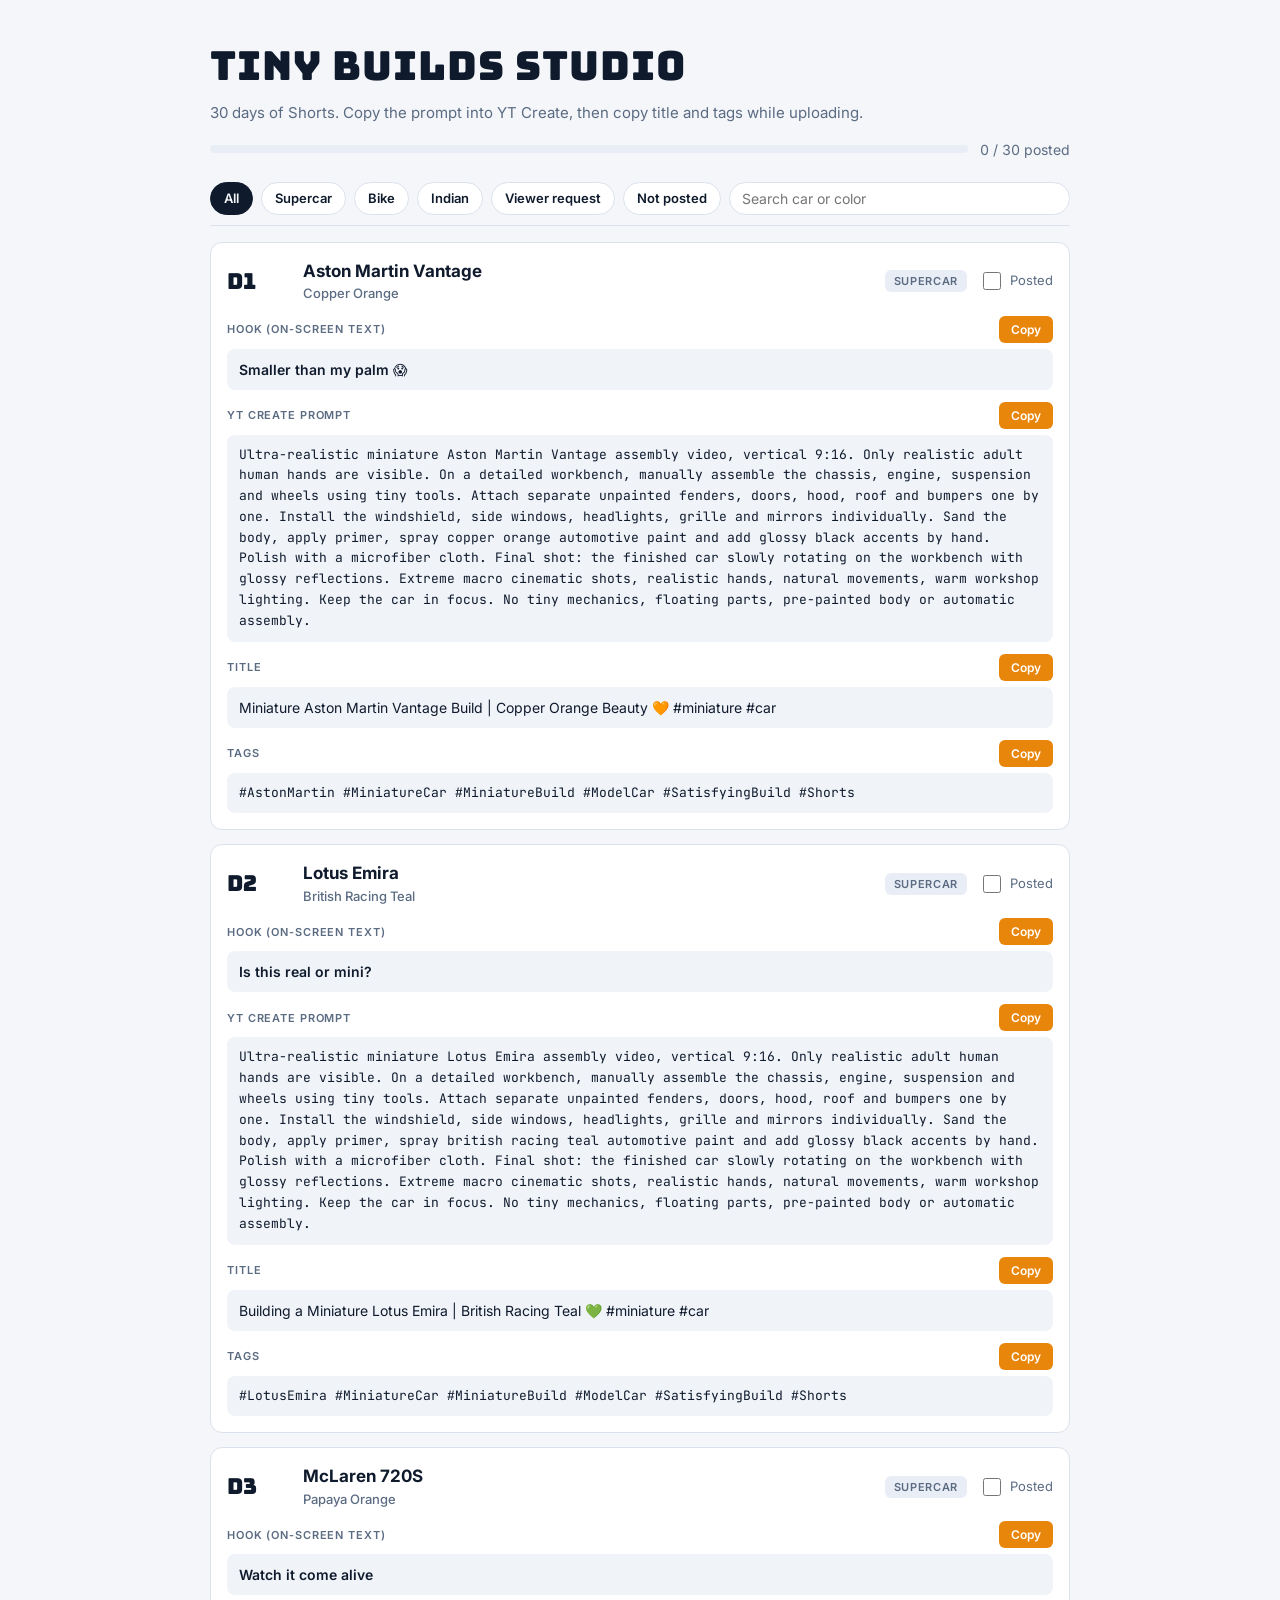
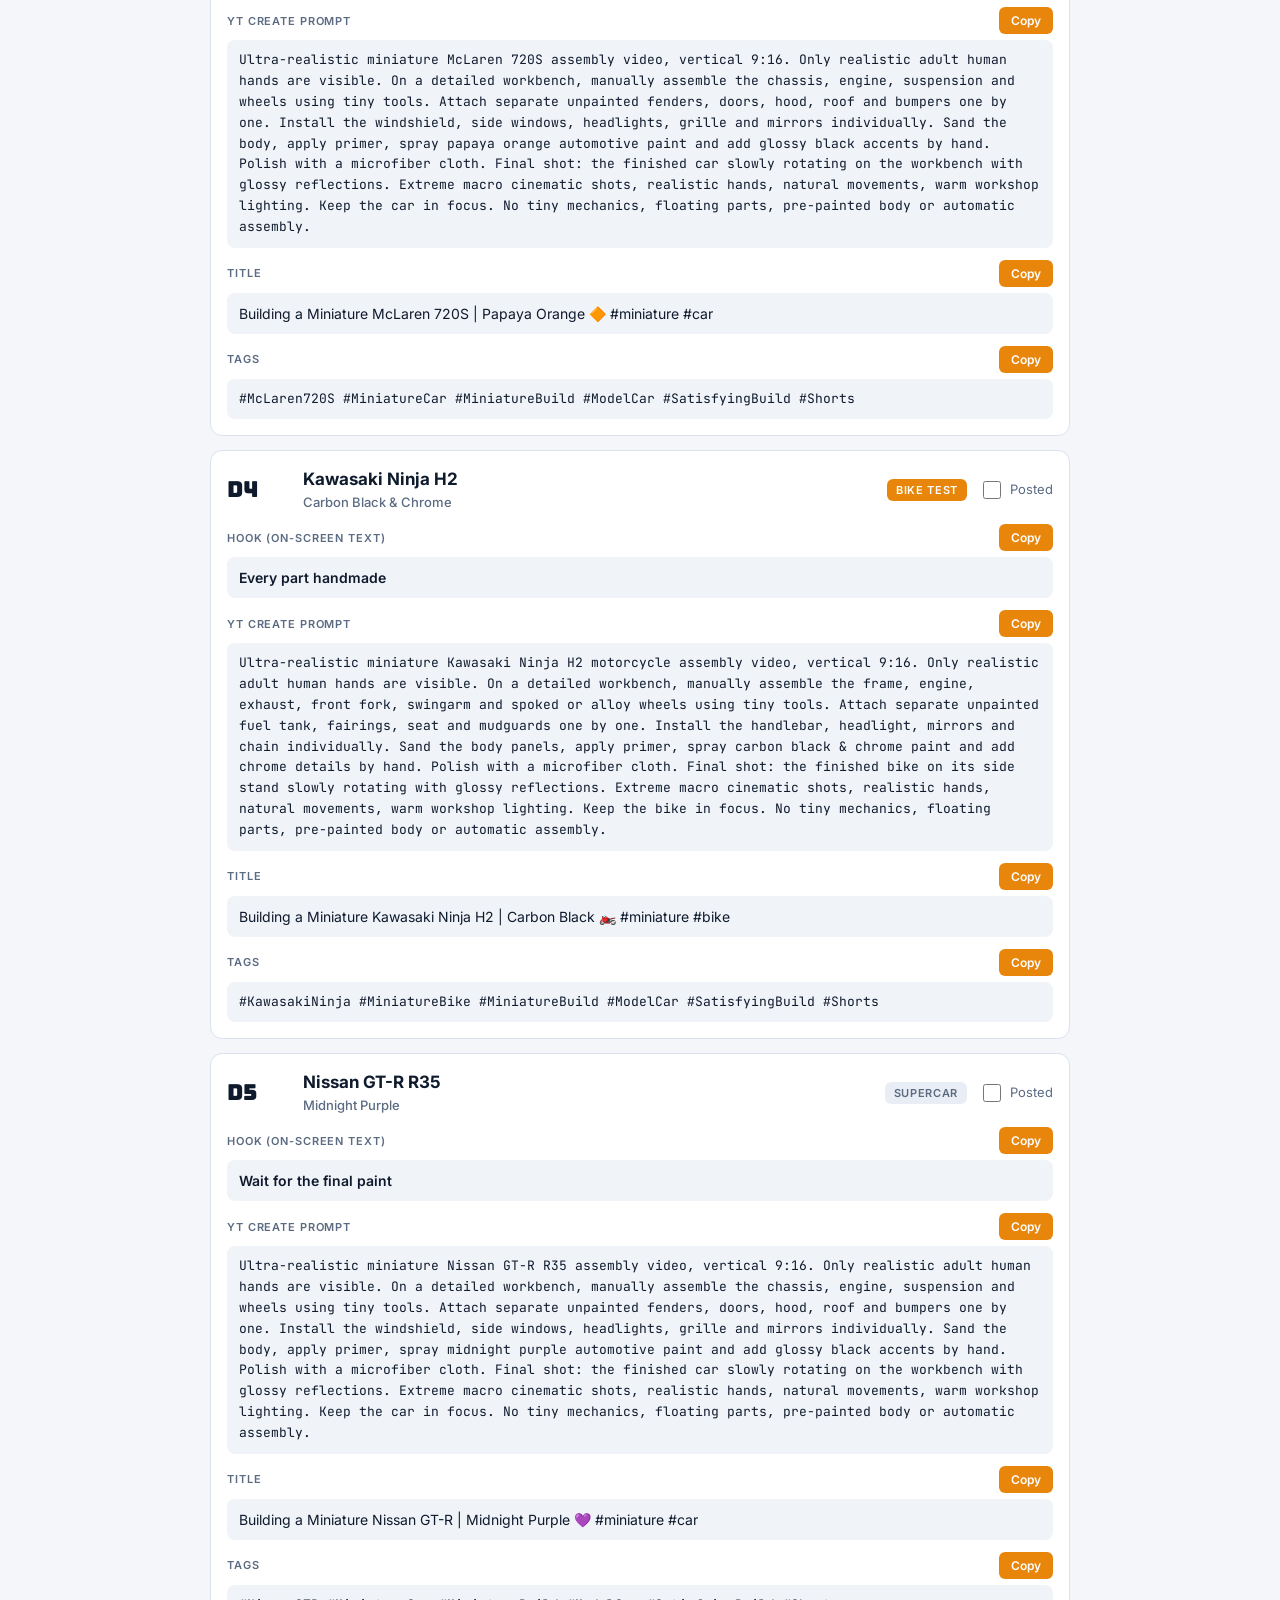
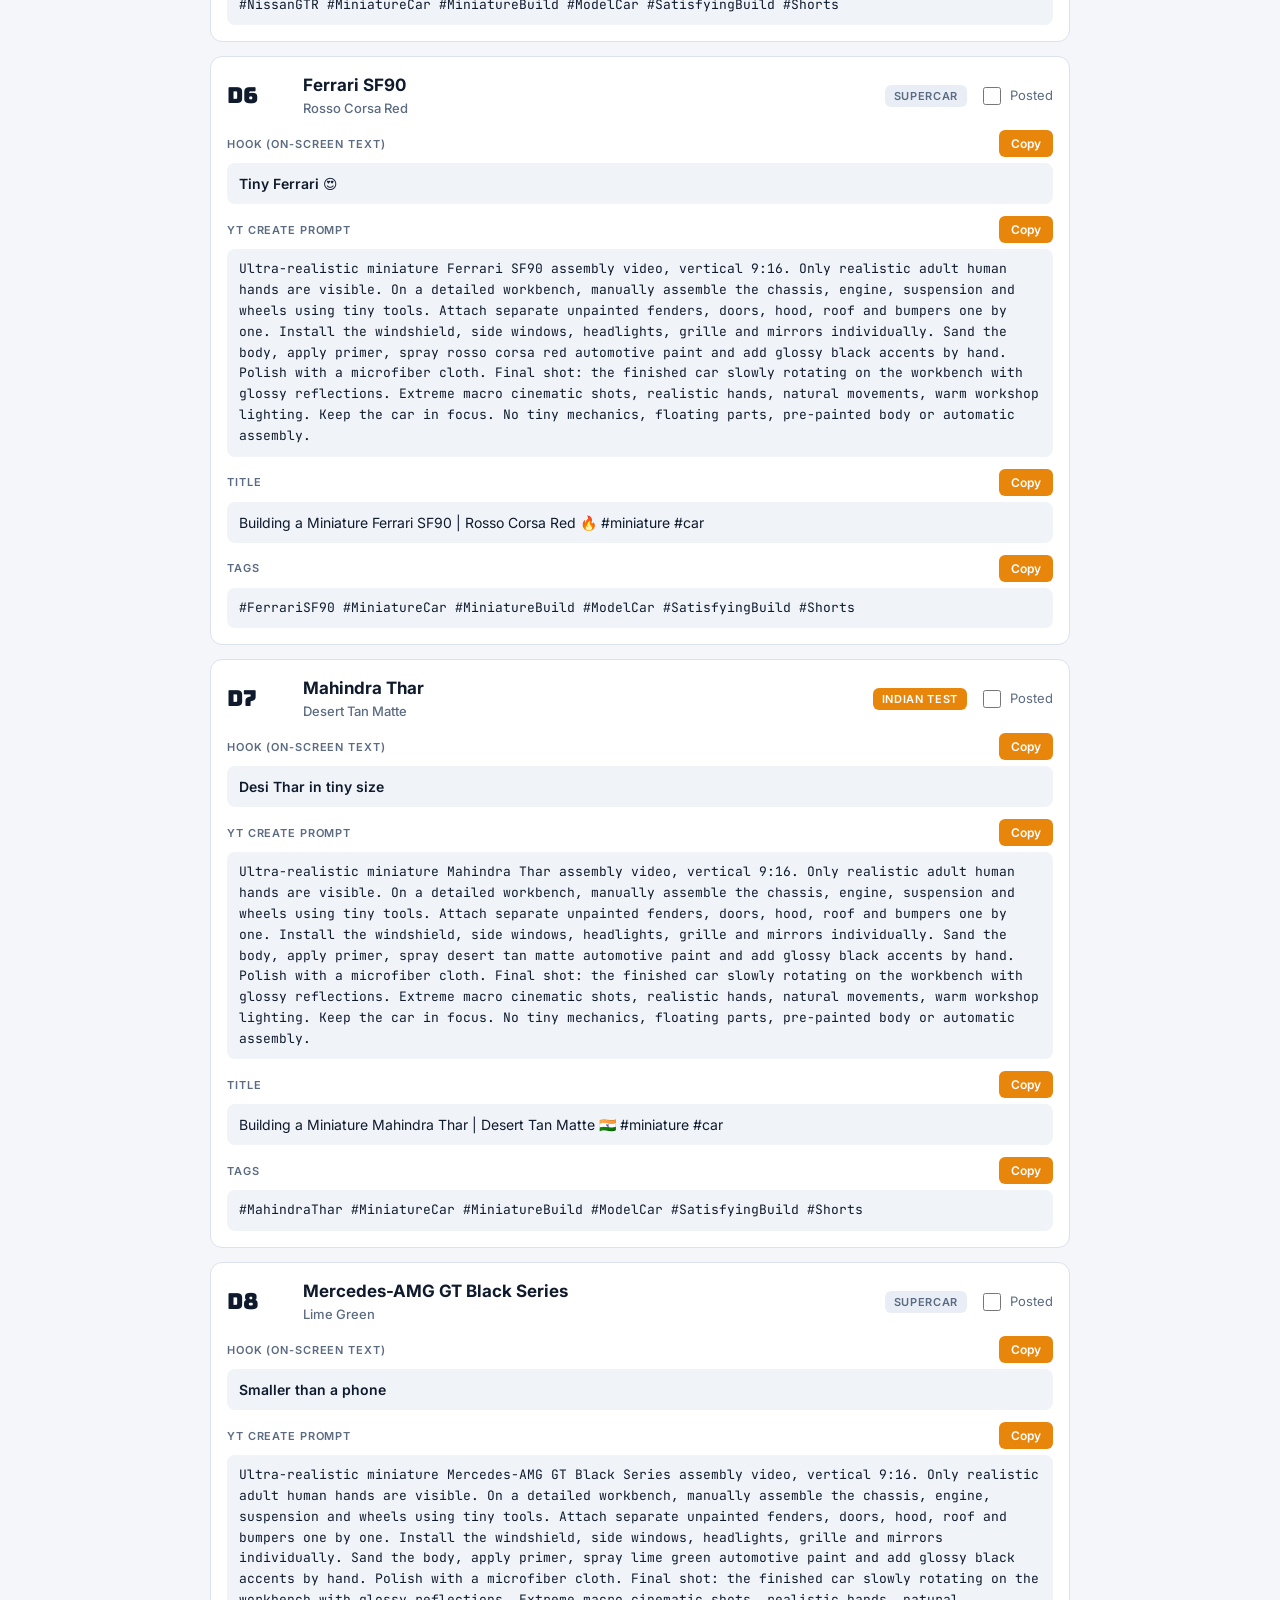
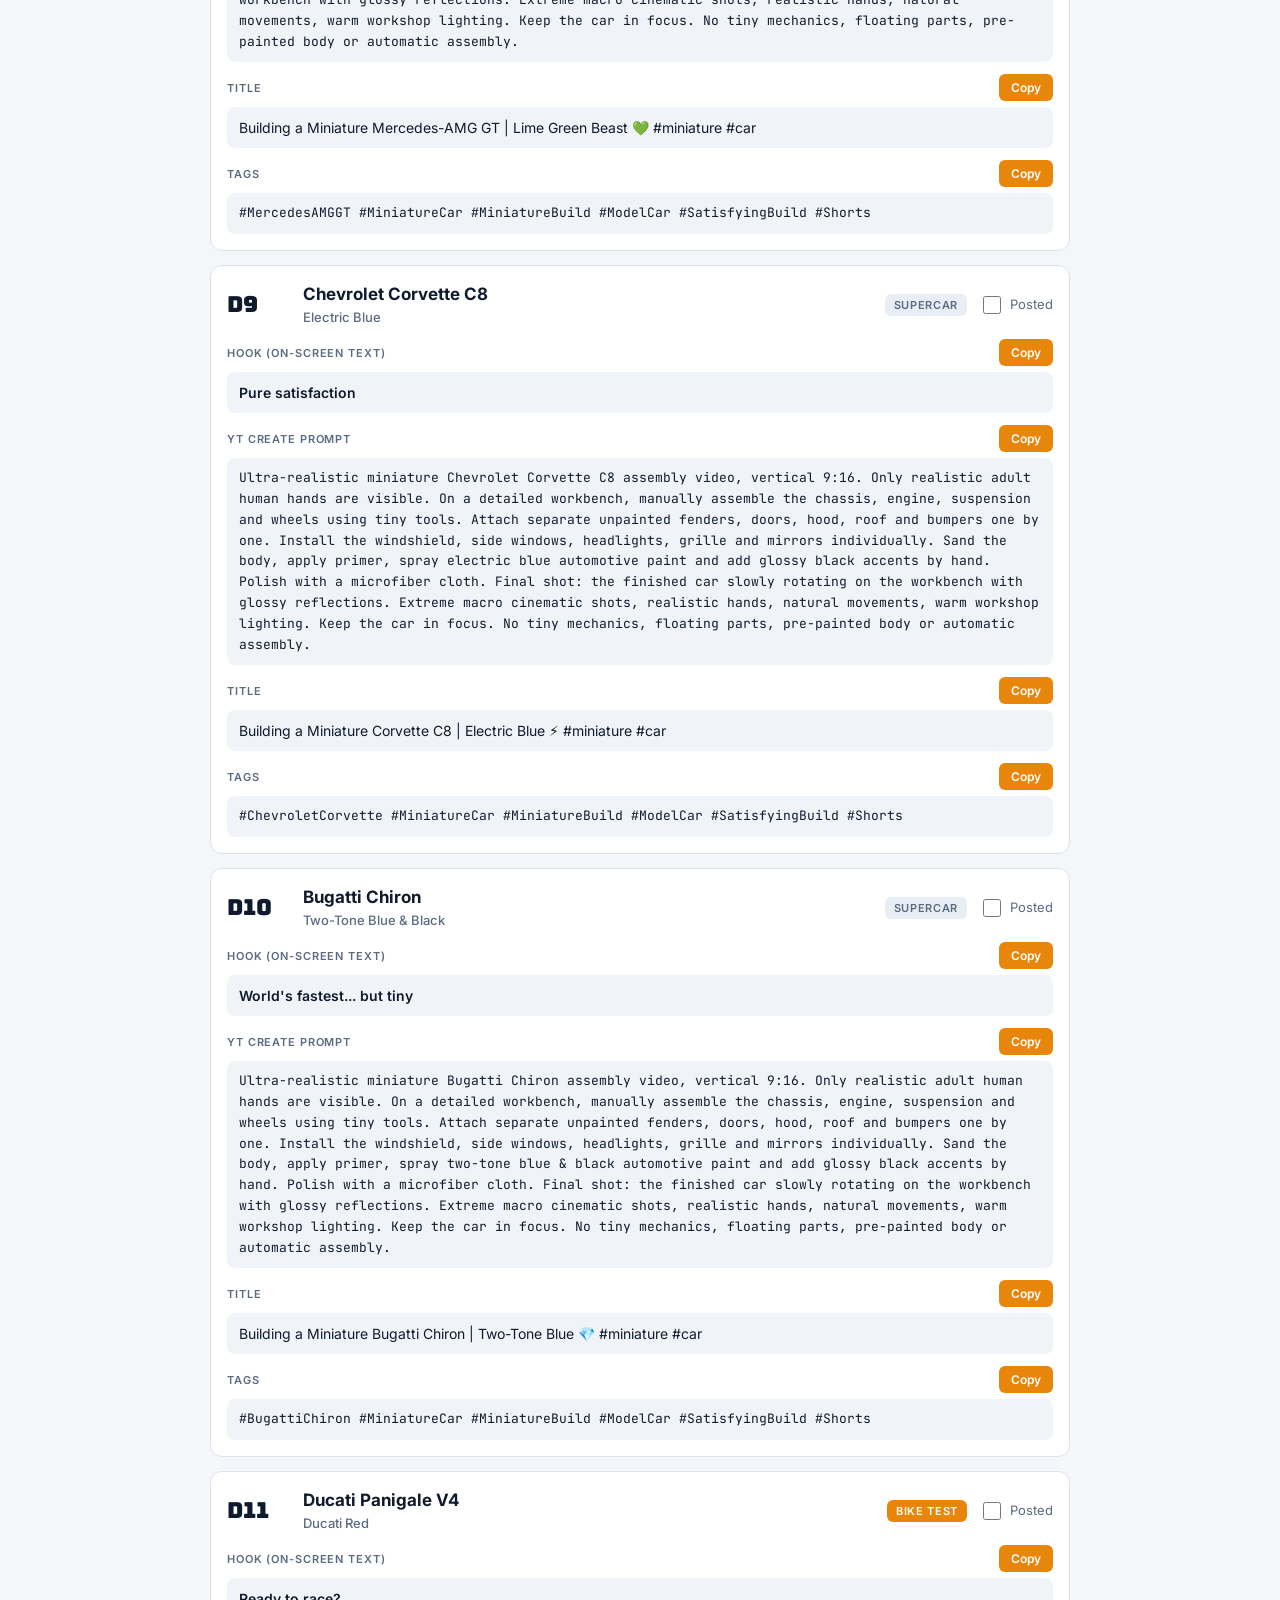
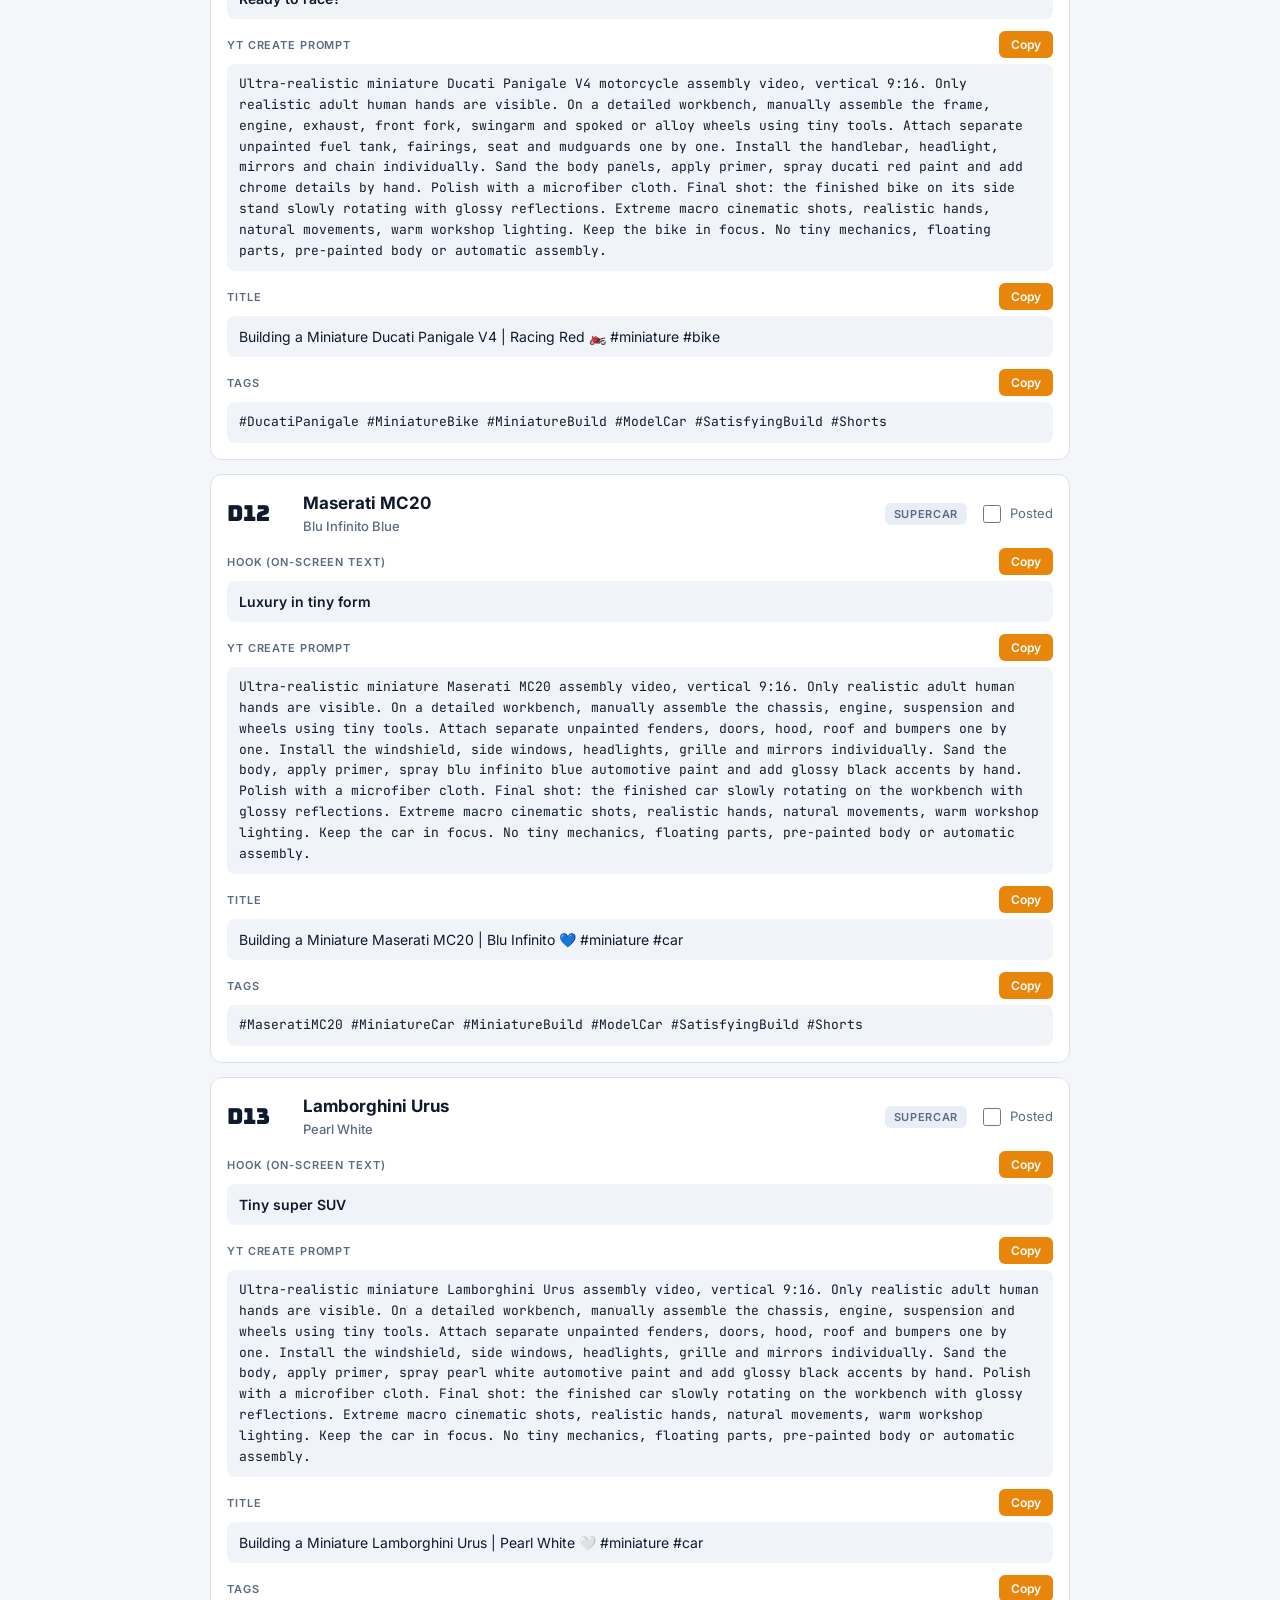
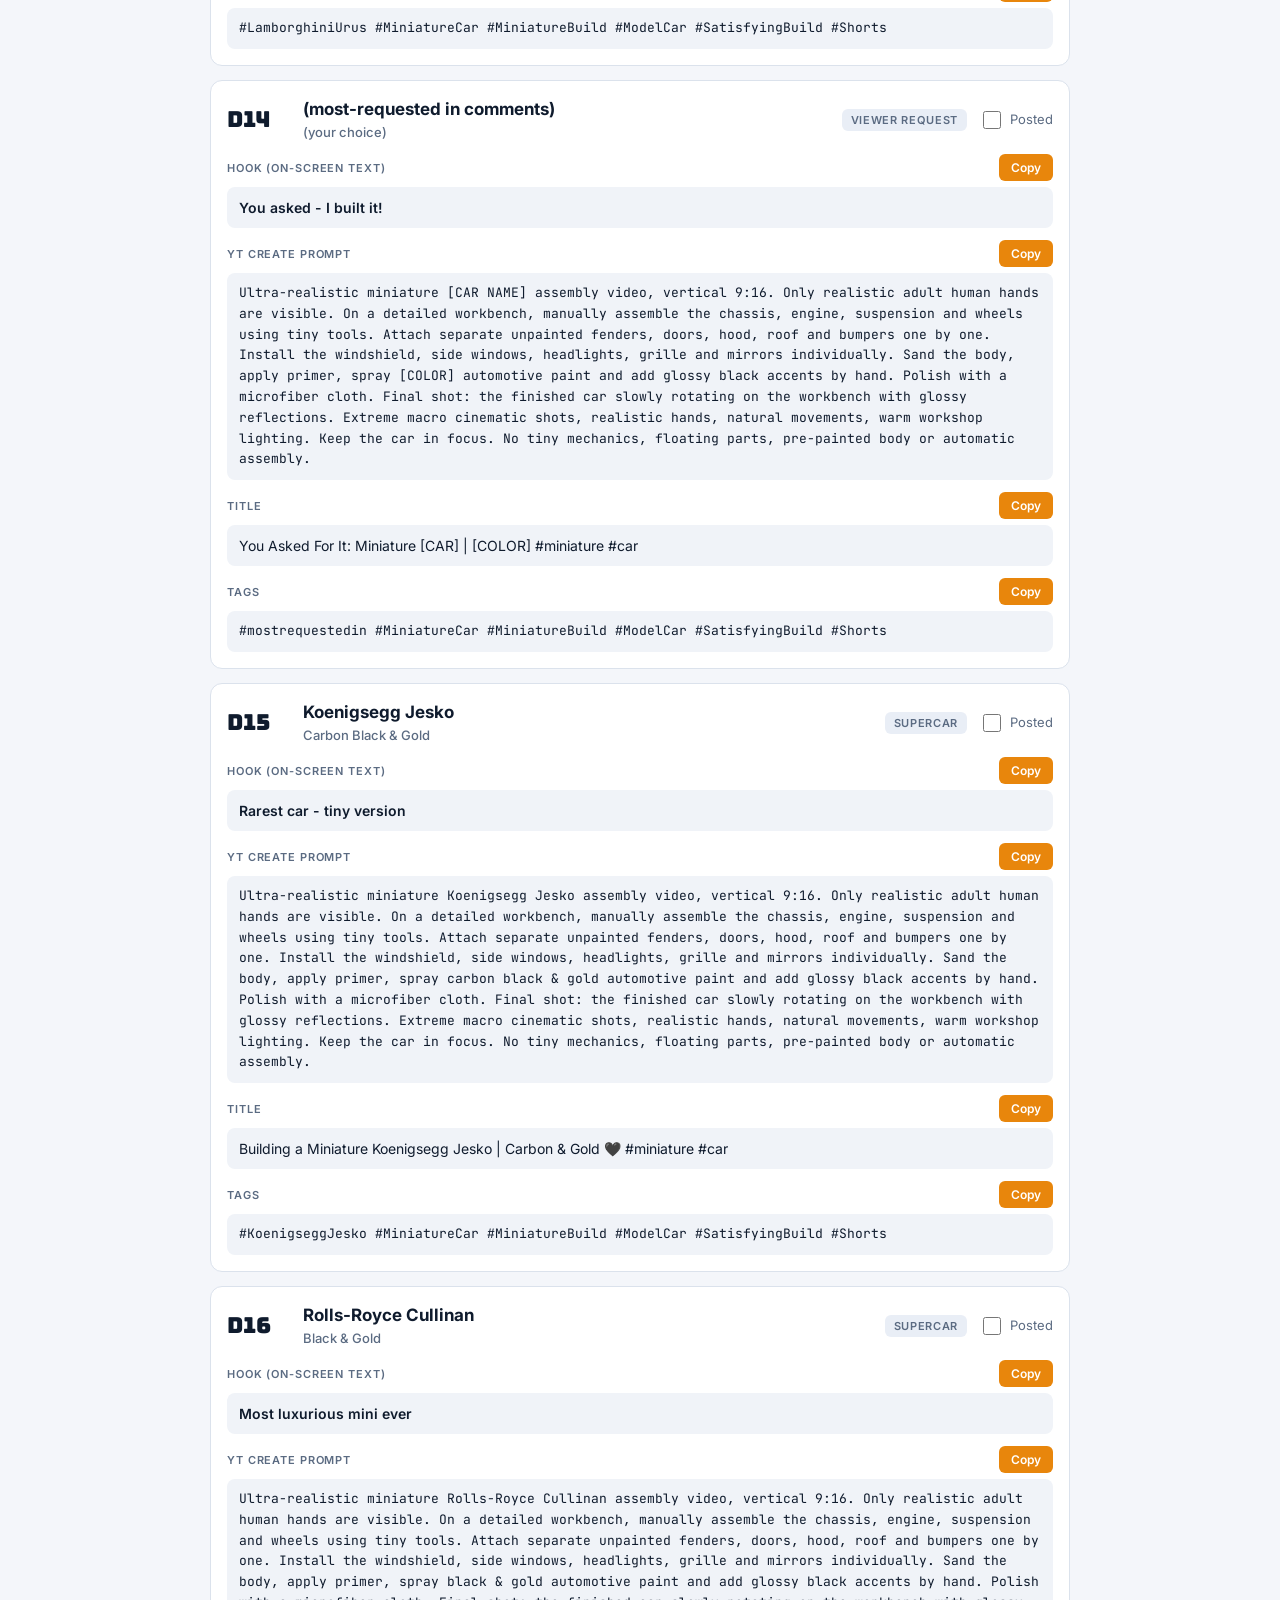
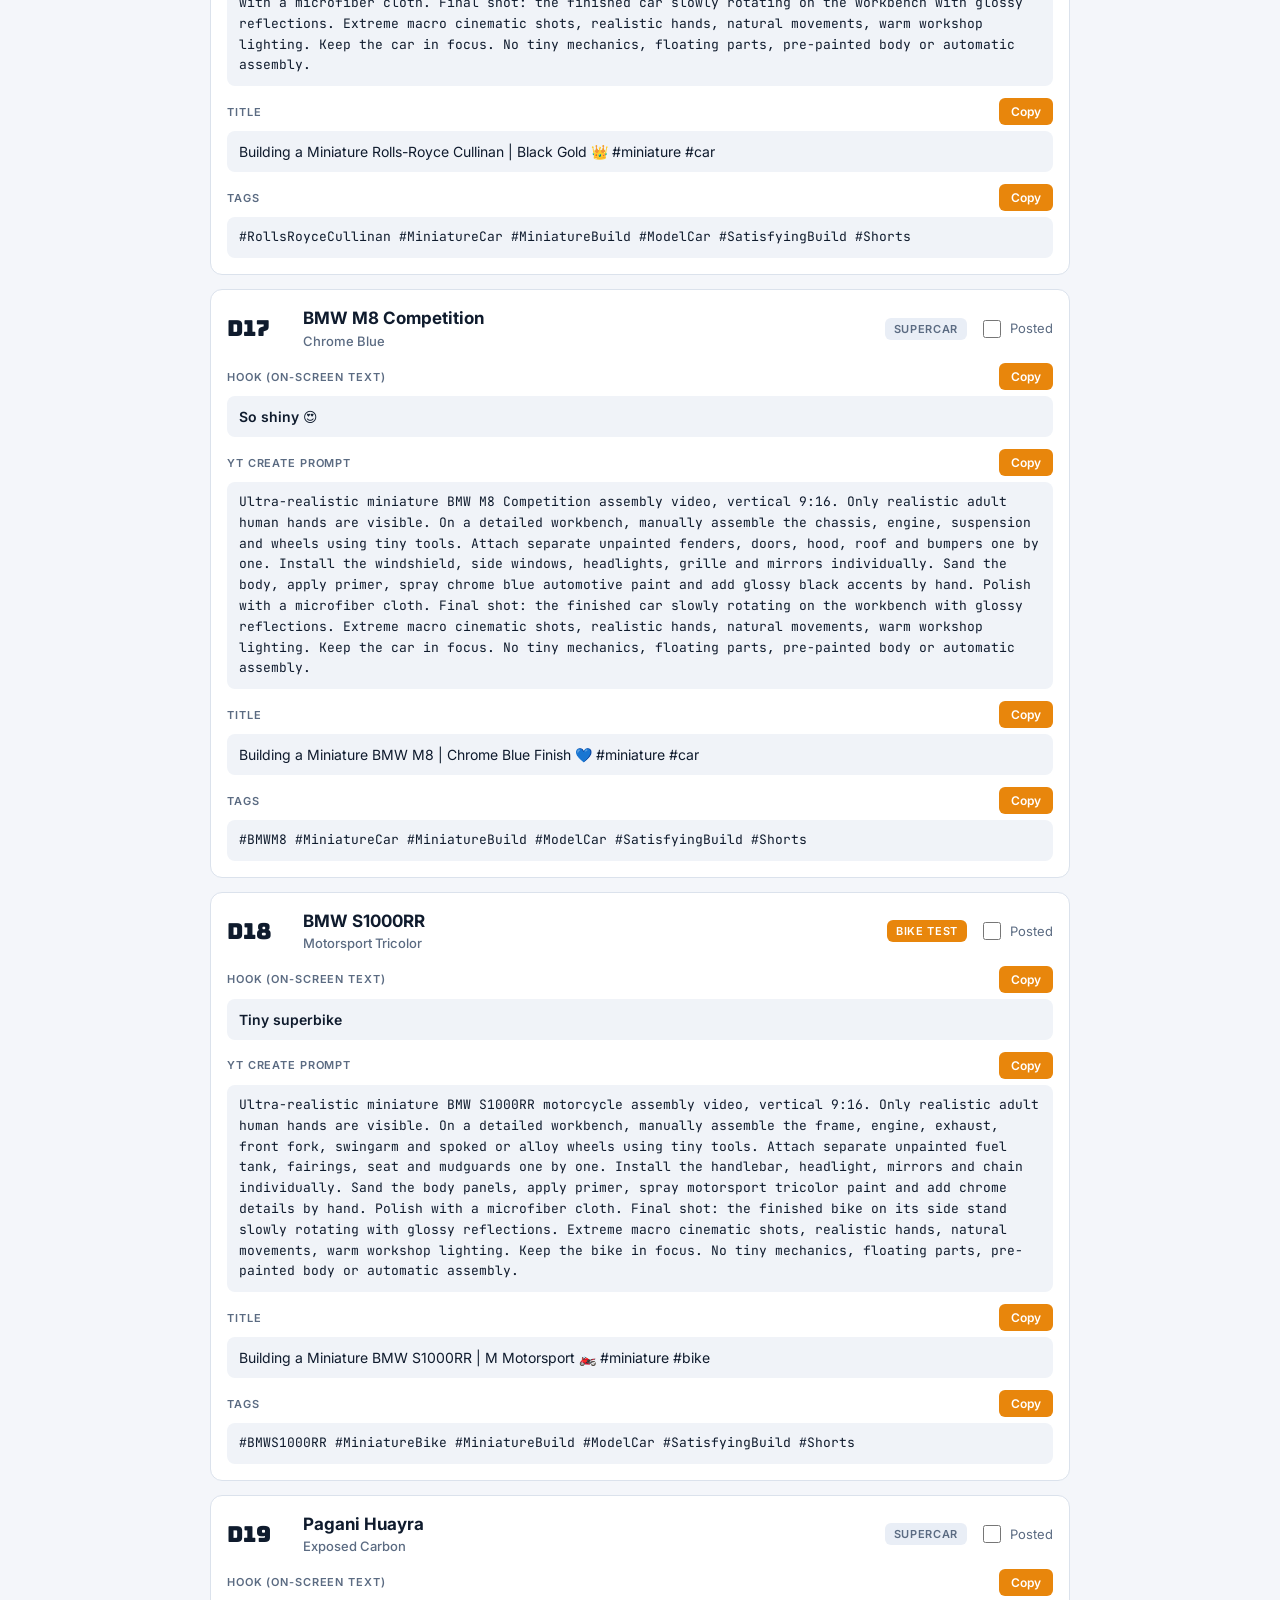
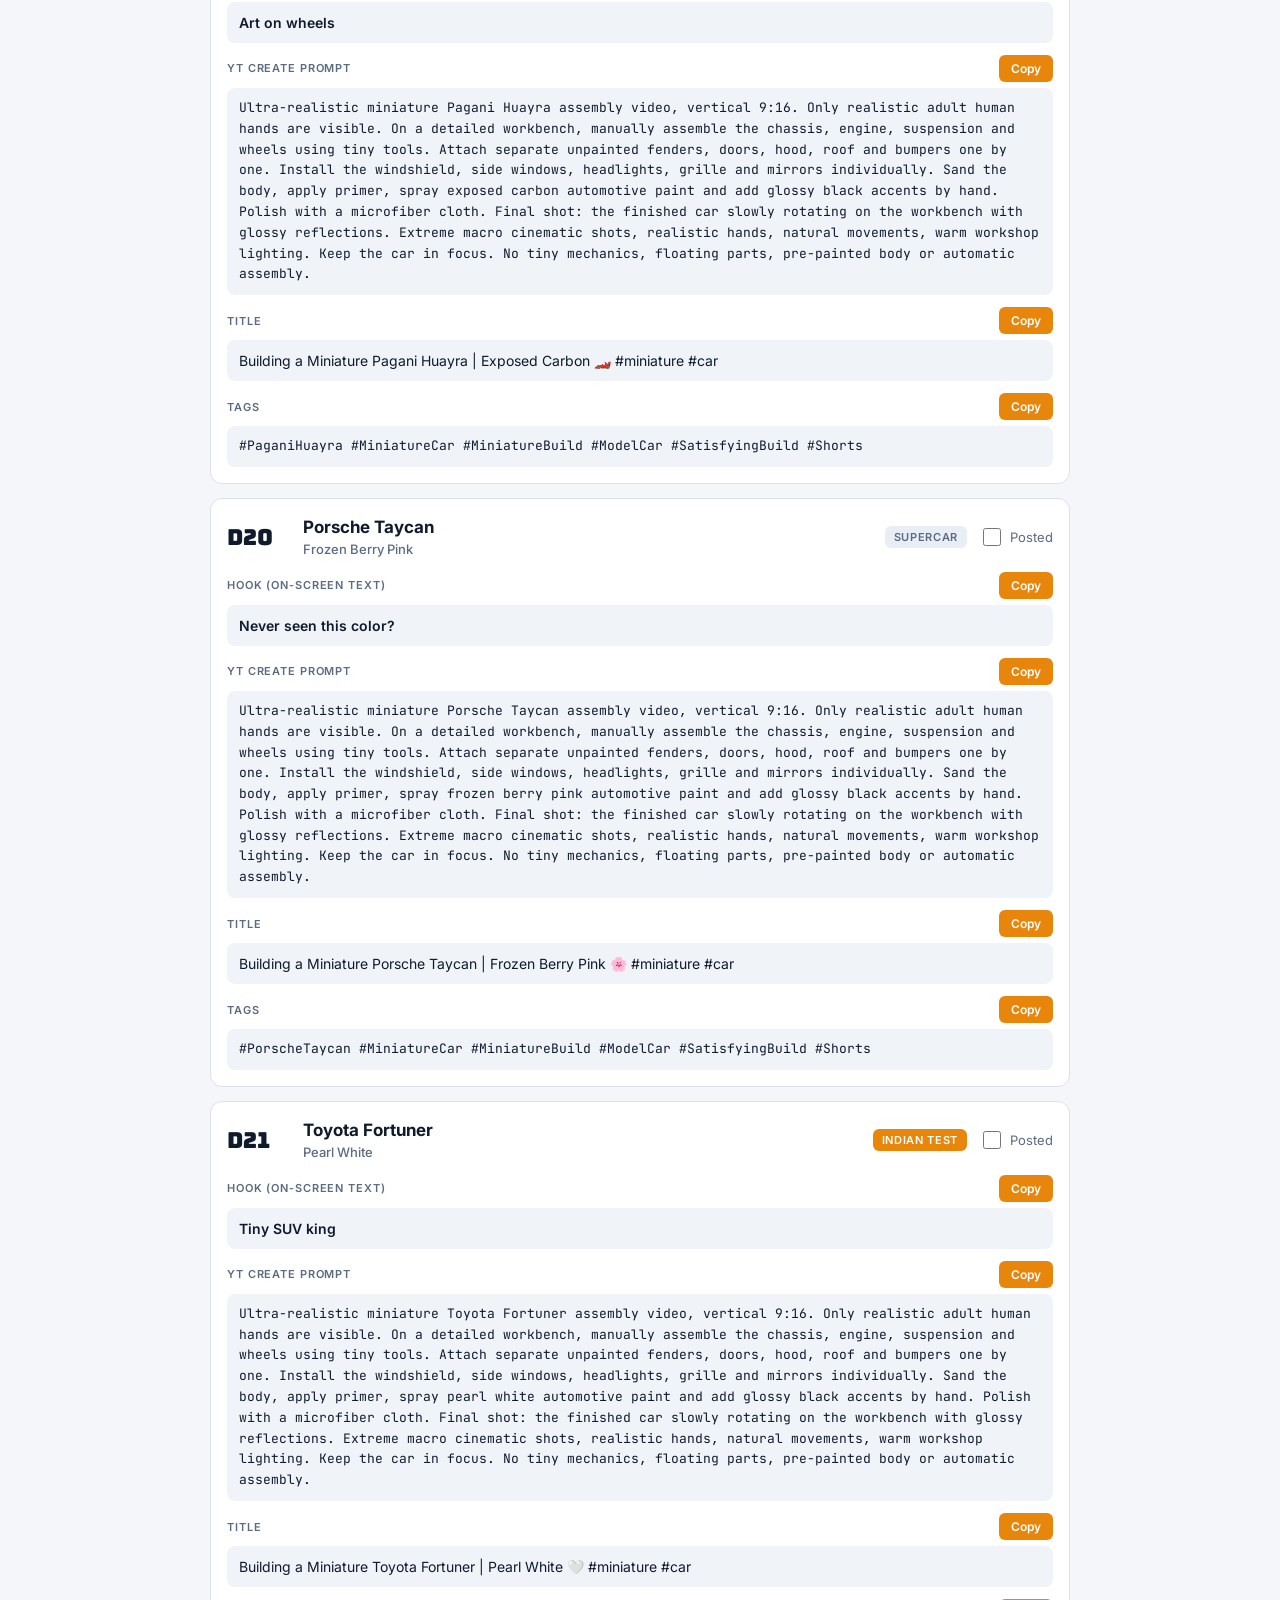
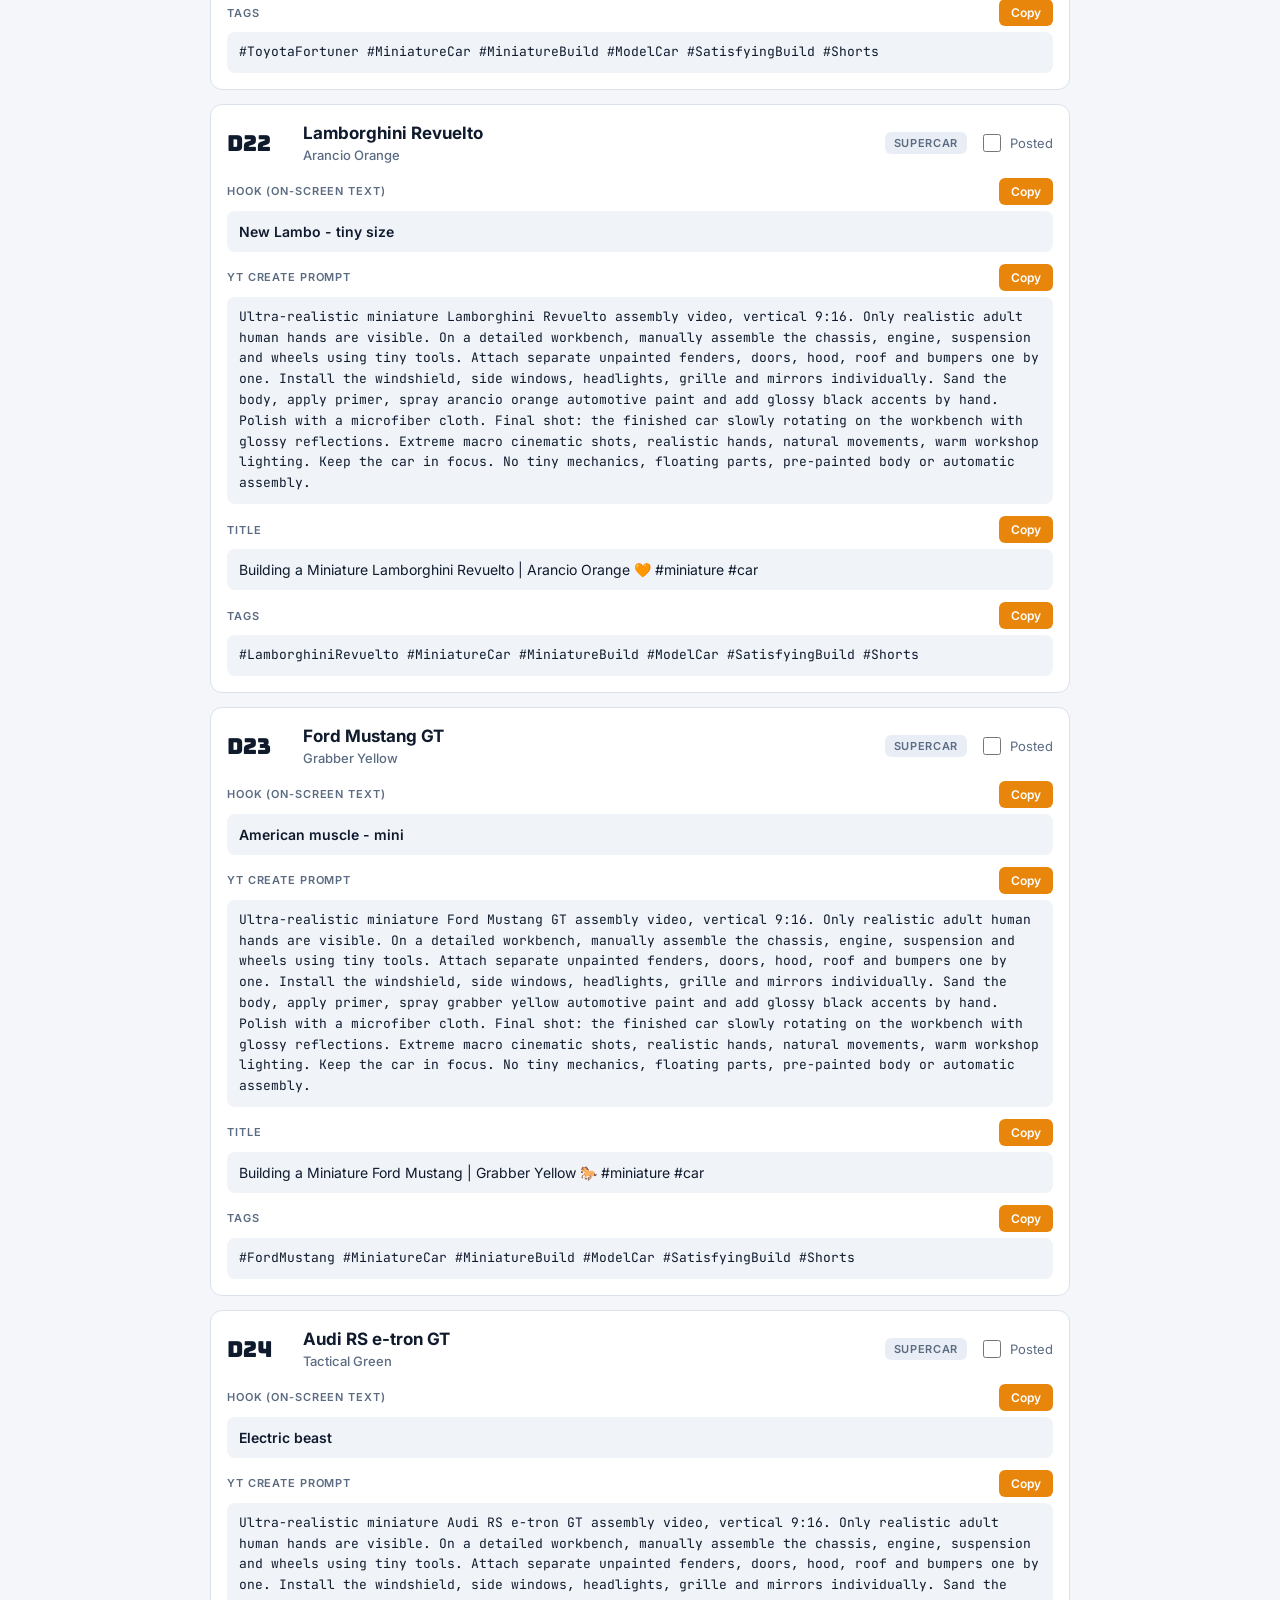
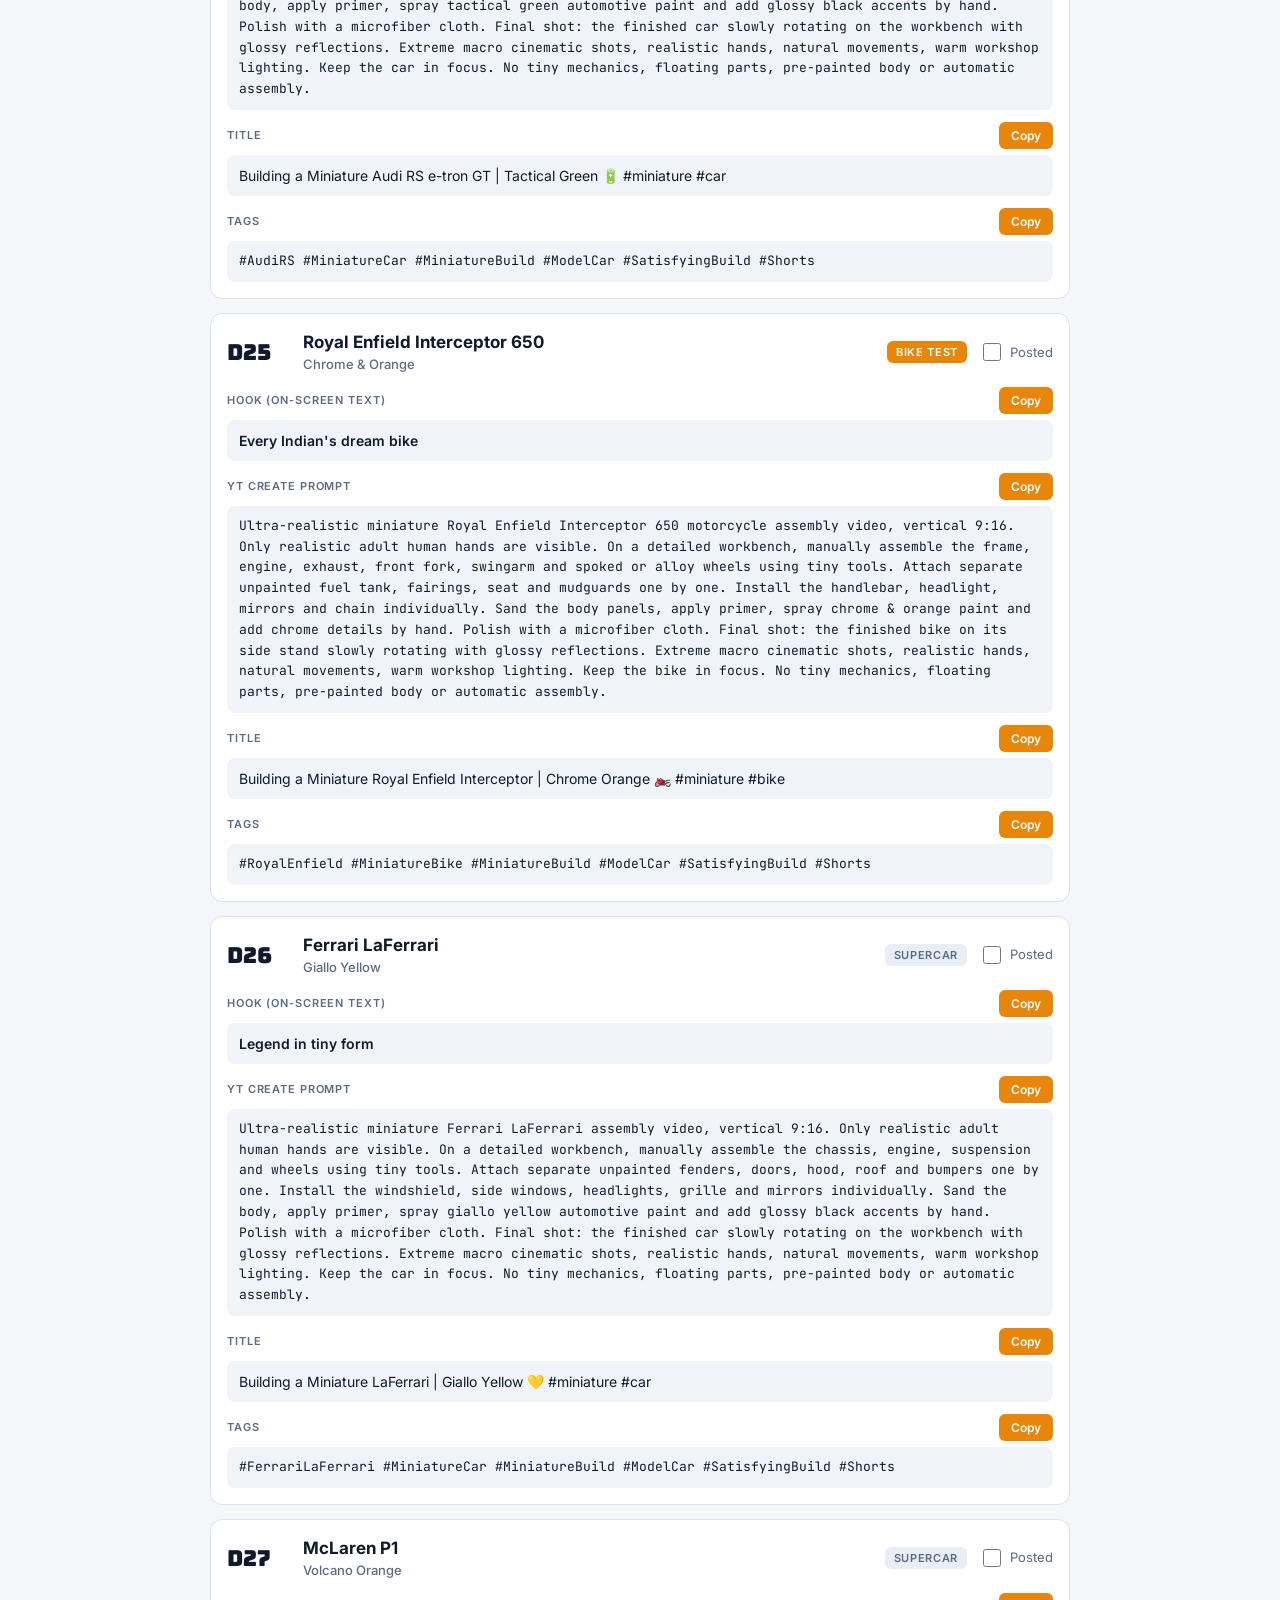
==== ytprompts.html @ 99bd3544 "Add Tiny Builds Studio YouTube prompts page Co-Authored-By: Claude Opus 5.5 <noreply@anthropic.com>" ====
<!doctype html>
<html lang="en">
<head>
<meta charset="utf-8">
<meta name="viewport" content="width=device-width, initial-scale=1, viewport-fit=cover">
<meta name="robots" content="noindex">
<link rel="icon" href="ytprompts-logo.png">
<title>Tiny Builds Studio Prompts</title>
<meta name="claude:viewport-fit-sides" content="cover">
<link rel="stylesheet" href="https://fonts.googleapis.com/css2?family=Bungee&family=Inter:wght@400;500;600;700&family=JetBrains+Mono:wght@400;500&display=swap">
<style>
/* Layout: sticky filter bar over a single column of day cards, each card = one Short ready to copy */
:root{
  --bg:#f4f6fa; --surface:#ffffff; --fg:#0f1b2d; --muted:#5b6b82; --line:#dbe2ec;
  --accent:#e8860c; --accent-ink:#ffffff; --chip:#e9eef6; --done:#1f9d55; --code:#f0f3f8;
  --display:'Bungee',Impact,sans-serif; --body:'Inter',system-ui,sans-serif; --mono:'JetBrains Mono',ui-monospace,Consolas,monospace;
}
@media (prefers-color-scheme: dark){:root:not([data-theme="light"]){
  --bg:#0d1b2a; --surface:#14263a; --fg:#e8eef7; --muted:#93a6bf; --line:#24384f;
  --accent:#fbbf24; --accent-ink:#0d1b2a; --chip:#1c3149; --done:#4ade80; --code:#0f2033; color-scheme:dark}}
:root[data-theme="dark"]{
  --bg:#0d1b2a; --surface:#14263a; --fg:#e8eef7; --muted:#93a6bf; --line:#24384f;
  --accent:#fbbf24; --accent-ink:#0d1b2a; --chip:#1c3149; --done:#4ade80; --code:#0f2033; color-scheme:dark}
*{box-sizing:border-box}
body{background:var(--bg);color:var(--fg);font-family:var(--body);font-size:15px;line-height:1.5;
  padding-left:max(16px,env(safe-area-inset-left,0px));padding-right:max(16px,env(safe-area-inset-right,0px));padding-block:0 48px}
.wrap{max-width:860px;margin:0 auto}
header{padding-block:28px 12px}
h1{font-family:var(--display);font-weight:400;font-size:clamp(26px,6vw,40px);margin:0;letter-spacing:1px;text-wrap:balance}
.sub{color:var(--muted);margin:6px 0 0}
.progress{margin-top:14px;display:flex;align-items:center;gap:12px;font-variant-numeric:tabular-nums;color:var(--muted);font-size:14px}
.bar{flex:1;height:8px;background:var(--chip);border-radius:8px;overflow:hidden}
.bar i{display:block;height:100%;width:0;background:var(--done);transition:width .3s}
body::before{content:"";position:fixed;inset:0 0 auto;height:env(safe-area-inset-top,0px);z-index:10;background:var(--bg)}
.filters{position:sticky;top:env(safe-area-inset-top,0px);z-index:5;background:var(--bg);padding-block:10px;display:flex;flex-wrap:wrap;gap:8px;border-bottom:1px solid var(--line)}
.filters button{font:600 13px var(--body);border:1px solid var(--line);background:var(--surface);color:var(--fg);padding:7px 13px;border-radius:999px;cursor:pointer}
.filters button[aria-pressed="true"]{background:var(--fg);color:var(--bg);border-color:var(--fg)}
.filters input{flex:1 1 160px;min-width:0;font:14px var(--body);padding:7px 12px;border-radius:999px;border:1px solid var(--line);background:var(--surface);color:var(--fg)}
.list{display:grid;gap:14px;margin-top:16px}
.card{background:var(--surface);border:1px solid var(--line);border-radius:12px;padding:16px;display:grid;gap:12px;min-width:0}
.card.is-done{opacity:.6}
.top{display:flex;align-items:center;gap:12px;flex-wrap:wrap}
.day{font-family:var(--display);font-size:22px;min-width:64px}
.veh{font-weight:700;font-size:17px;flex:1;min-width:0}
.veh small{display:block;font-weight:500;color:var(--muted);font-size:13px}
.chip{font:600 11px var(--body);text-transform:uppercase;letter-spacing:.06em;padding:4px 9px;border-radius:6px;background:var(--chip);color:var(--muted)}
.chip.test{background:var(--accent);color:var(--accent-ink)}
.done{display:flex;align-items:center;gap:6px;font-size:13px;color:var(--muted);cursor:pointer}
.done input{width:18px;height:18px;accent-color:var(--done)}
.field{display:grid;gap:6px;min-width:0}
.lbl{display:flex;justify-content:space-between;align-items:center;gap:8px}
.lbl span{font:600 11px var(--body);text-transform:uppercase;letter-spacing:.08em;color:var(--muted)}
.val{background:var(--code);border-radius:8px;padding:10px 12px;font-size:14px;overflow-wrap:anywhere;user-select:all}
.val.mono{font-family:var(--mono);font-size:13px;line-height:1.6}
.hook{font-weight:600}
.copy{font:600 12px var(--body);border:none;background:var(--accent);color:var(--accent-ink);padding:6px 12px;border-radius:6px;cursor:pointer;white-space:nowrap}
.copy:focus-visible,.filters button:focus-visible{outline:2px solid var(--fg);outline-offset:2px}
.copy.ok{background:var(--done);color:#fff}
.empty{color:var(--muted);text-align:center;padding:40px 0}
.steps{margin-top:28px;color:var(--muted);font-size:14px}
.steps ol{padding-left:20px;margin:6px 0 0}
@media (prefers-reduced-motion:reduce){.bar i{transition:none}}
</style>
</head>
<body>

<div class="wrap">
<header>
  <h1>TINY BUILDS STUDIO</h1>
  <p class="sub">30 days of Shorts. Copy the prompt into YT Create, then copy title and tags while uploading.</p>
  <div class="progress"><div class="bar"><i id="barFill"></i></div><span id="count">0 / 30 posted</span></div>
</header>

<div class="filters" role="toolbar" aria-label="Filter">
  <button data-f="all" aria-pressed="true">All</button>
  <button data-f="Supercar" aria-pressed="false">Supercar</button>
  <button data-f="Bike" aria-pressed="false">Bike</button>
  <button data-f="Indian" aria-pressed="false">Indian</button>
  <button data-f="request" aria-pressed="false">Viewer request</button>
  <button data-f="todo" aria-pressed="false">Not posted</button>
  <input id="q" type="search" placeholder="Search car or color" aria-label="Search">
</div>

<div class="list" id="list"></div>

<div class="steps">
  <strong>Daily routine</strong>
  <ol>
    <li>Copy <b>Prompt</b> and paste in YT Create.</li>
    <li>In the Shorts editor, add <b>Hook</b> as text for the first 1–2 seconds.</li>
    <li>Paste <b>Title</b> and <b>Tags</b>. Related video: Audi R8. Altered content: Yes. Not made for kids.</li>
    <li>Upload at 7 PM IST, pin "Which supercar next? 👇", then tick <b>Posted</b>.</li>
  </ol>
  <p>"Posted" ticks are saved only in this browser.</p>
</div>
</div>

<script>
const DATA = [{"day": 1, "type": "Supercar", "vehicle": "Aston Martin Vantage", "color": "Copper Orange", "title": "Miniature Aston Martin Vantage Build | Copper Orange Beauty 🧡 #miniature #car", "hook": "Smaller than my palm 😱", "prompt": "Ultra-realistic miniature Aston Martin Vantage assembly video, vertical 9:16. Only realistic adult human hands are visible. On a detailed workbench, manually assemble the chassis, engine, suspension and wheels using tiny tools. Attach separate unpainted fenders, doors, hood, roof and bumpers one by one. Install the windshield, side windows, headlights, grille and mirrors individually. Sand the body, apply primer, spray copper orange automotive paint and add glossy black accents by hand. Polish with a microfiber cloth. Final shot: the finished car slowly rotating on the workbench with glossy reflections. Extreme macro cinematic shots, realistic hands, natural movements, warm workshop lighting. Keep the car in focus. No tiny mechanics, floating parts, pre-painted body or automatic assembly.", "tags": "#AstonMartin #MiniatureCar #MiniatureBuild #ModelCar #SatisfyingBuild #Shorts"}, {"day": 2, "type": "Supercar", "vehicle": "Lotus Emira", "color": "British Racing Teal", "title": "Building a Miniature Lotus Emira | British Racing Teal 💚 #miniature #car", "hook": "Is this real or mini?", "prompt": "Ultra-realistic miniature Lotus Emira assembly video, vertical 9:16. Only realistic adult human hands are visible. On a detailed workbench, manually assemble the chassis, engine, suspension and wheels using tiny tools. Attach separate unpainted fenders, doors, hood, roof and bumpers one by one. Install the windshield, side windows, headlights, grille and mirrors individually. Sand the body, apply primer, spray british racing teal automotive paint and add glossy black accents by hand. Polish with a microfiber cloth. Final shot: the finished car slowly rotating on the workbench with glossy reflections. Extreme macro cinematic shots, realistic hands, natural movements, warm workshop lighting. Keep the car in focus. No tiny mechanics, floating parts, pre-painted body or automatic assembly.", "tags": "#LotusEmira #MiniatureCar #MiniatureBuild #ModelCar #SatisfyingBuild #Shorts"}, {"day": 3, "type": "Supercar", "vehicle": "McLaren 720S", "color": "Papaya Orange", "title": "Building a Miniature McLaren 720S | Papaya Orange 🔶 #miniature #car", "hook": "Watch it come alive", "prompt": "Ultra-realistic miniature McLaren 720S assembly video, vertical 9:16. Only realistic adult human hands are visible. On a detailed workbench, manually assemble the chassis, engine, suspension and wheels using tiny tools. Attach separate unpainted fenders, doors, hood, roof and bumpers one by one. Install the windshield, side windows, headlights, grille and mirrors individually. Sand the body, apply primer, spray papaya orange automotive paint and add glossy black accents by hand. Polish with a microfiber cloth. Final shot: the finished car slowly rotating on the workbench with glossy reflections. Extreme macro cinematic shots, realistic hands, natural movements, warm workshop lighting. Keep the car in focus. No tiny mechanics, floating parts, pre-painted body or automatic assembly.", "tags": "#McLaren720S #MiniatureCar #MiniatureBuild #ModelCar #SatisfyingBuild #Shorts"}, {"day": 4, "type": "Bike TEST", "vehicle": "Kawasaki Ninja H2", "color": "Carbon Black & Chrome", "title": "Building a Miniature Kawasaki Ninja H2 | Carbon Black 🏍️ #miniature #bike", "hook": "Every part handmade", "prompt": "Ultra-realistic miniature Kawasaki Ninja H2 motorcycle assembly video, vertical 9:16. Only realistic adult human hands are visible. On a detailed workbench, manually assemble the frame, engine, exhaust, front fork, swingarm and spoked or alloy wheels using tiny tools. Attach separate unpainted fuel tank, fairings, seat and mudguards one by one. Install the handlebar, headlight, mirrors and chain individually. Sand the body panels, apply primer, spray carbon black & chrome paint and add chrome details by hand. Polish with a microfiber cloth. Final shot: the finished bike on its side stand slowly rotating with glossy reflections. Extreme macro cinematic shots, realistic hands, natural movements, warm workshop lighting. Keep the bike in focus. No tiny mechanics, floating parts, pre-painted body or automatic assembly.", "tags": "#KawasakiNinja #MiniatureBike #MiniatureBuild #ModelCar #SatisfyingBuild #Shorts"}, {"day": 5, "type": "Supercar", "vehicle": "Nissan GT-R R35", "color": "Midnight Purple", "title": "Building a Miniature Nissan GT-R | Midnight Purple 💜 #miniature #car", "hook": "Wait for the final paint", "prompt": "Ultra-realistic miniature Nissan GT-R R35 assembly video, vertical 9:16. Only realistic adult human hands are visible. On a detailed workbench, manually assemble the chassis, engine, suspension and wheels using tiny tools. Attach separate unpainted fenders, doors, hood, roof and bumpers one by one. Install the windshield, side windows, headlights, grille and mirrors individually. Sand the body, apply primer, spray midnight purple automotive paint and add glossy black accents by hand. Polish with a microfiber cloth. Final shot: the finished car slowly rotating on the workbench with glossy reflections. Extreme macro cinematic shots, realistic hands, natural movements, warm workshop lighting. Keep the car in focus. No tiny mechanics, floating parts, pre-painted body or automatic assembly.", "tags": "#NissanGTR #MiniatureCar #MiniatureBuild #ModelCar #SatisfyingBuild #Shorts"}, {"day": 6, "type": "Supercar", "vehicle": "Ferrari SF90", "color": "Rosso Corsa Red", "title": "Building a Miniature Ferrari SF90 | Rosso Corsa Red 🔥 #miniature #car", "hook": "Tiny Ferrari 😍", "prompt": "Ultra-realistic miniature Ferrari SF90 assembly video, vertical 9:16. Only realistic adult human hands are visible. On a detailed workbench, manually assemble the chassis, engine, suspension and wheels using tiny tools. Attach separate unpainted fenders, doors, hood, roof and bumpers one by one. Install the windshield, side windows, headlights, grille and mirrors individually. Sand the body, apply primer, spray rosso corsa red automotive paint and add glossy black accents by hand. Polish with a microfiber cloth. Final shot: the finished car slowly rotating on the workbench with glossy reflections. Extreme macro cinematic shots, realistic hands, natural movements, warm workshop lighting. Keep the car in focus. No tiny mechanics, floating parts, pre-painted body or automatic assembly.", "tags": "#FerrariSF90 #MiniatureCar #MiniatureBuild #ModelCar #SatisfyingBuild #Shorts"}, {"day": 7, "type": "Indian TEST", "vehicle": "Mahindra Thar", "color": "Desert Tan Matte", "title": "Building a Miniature Mahindra Thar | Desert Tan Matte 🇮🇳 #miniature #car", "hook": "Desi Thar in tiny size", "prompt": "Ultra-realistic miniature Mahindra Thar assembly video, vertical 9:16. Only realistic adult human hands are visible. On a detailed workbench, manually assemble the chassis, engine, suspension and wheels using tiny tools. Attach separate unpainted fenders, doors, hood, roof and bumpers one by one. Install the windshield, side windows, headlights, grille and mirrors individually. Sand the body, apply primer, spray desert tan matte automotive paint and add glossy black accents by hand. Polish with a microfiber cloth. Final shot: the finished car slowly rotating on the workbench with glossy reflections. Extreme macro cinematic shots, realistic hands, natural movements, warm workshop lighting. Keep the car in focus. No tiny mechanics, floating parts, pre-painted body or automatic assembly.", "tags": "#MahindraThar #MiniatureCar #MiniatureBuild #ModelCar #SatisfyingBuild #Shorts"}, {"day": 8, "type": "Supercar", "vehicle": "Mercedes-AMG GT Black Series", "color": "Lime Green", "title": "Building a Miniature Mercedes-AMG GT | Lime Green Beast 💚 #miniature #car", "hook": "Smaller than a phone", "prompt": "Ultra-realistic miniature Mercedes-AMG GT Black Series assembly video, vertical 9:16. Only realistic adult human hands are visible. On a detailed workbench, manually assemble the chassis, engine, suspension and wheels using tiny tools. Attach separate unpainted fenders, doors, hood, roof and bumpers one by one. Install the windshield, side windows, headlights, grille and mirrors individually. Sand the body, apply primer, spray lime green automotive paint and add glossy black accents by hand. Polish with a microfiber cloth. Final shot: the finished car slowly rotating on the workbench with glossy reflections. Extreme macro cinematic shots, realistic hands, natural movements, warm workshop lighting. Keep the car in focus. No tiny mechanics, floating parts, pre-painted body or automatic assembly.", "tags": "#MercedesAMGGT #MiniatureCar #MiniatureBuild #ModelCar #SatisfyingBuild #Shorts"}, {"day": 9, "type": "Supercar", "vehicle": "Chevrolet Corvette C8", "color": "Electric Blue", "title": "Building a Miniature Corvette C8 | Electric Blue ⚡ #miniature #car", "hook": "Pure satisfaction", "prompt": "Ultra-realistic miniature Chevrolet Corvette C8 assembly video, vertical 9:16. Only realistic adult human hands are visible. On a detailed workbench, manually assemble the chassis, engine, suspension and wheels using tiny tools. Attach separate unpainted fenders, doors, hood, roof and bumpers one by one. Install the windshield, side windows, headlights, grille and mirrors individually. Sand the body, apply primer, spray electric blue automotive paint and add glossy black accents by hand. Polish with a microfiber cloth. Final shot: the finished car slowly rotating on the workbench with glossy reflections. Extreme macro cinematic shots, realistic hands, natural movements, warm workshop lighting. Keep the car in focus. No tiny mechanics, floating parts, pre-painted body or automatic assembly.", "tags": "#ChevroletCorvette #MiniatureCar #MiniatureBuild #ModelCar #SatisfyingBuild #Shorts"}, {"day": 10, "type": "Supercar", "vehicle": "Bugatti Chiron", "color": "Two-Tone Blue & Black", "title": "Building a Miniature Bugatti Chiron | Two-Tone Blue 💎 #miniature #car", "hook": "World's fastest... but tiny", "prompt": "Ultra-realistic miniature Bugatti Chiron assembly video, vertical 9:16. Only realistic adult human hands are visible. On a detailed workbench, manually assemble the chassis, engine, suspension and wheels using tiny tools. Attach separate unpainted fenders, doors, hood, roof and bumpers one by one. Install the windshield, side windows, headlights, grille and mirrors individually. Sand the body, apply primer, spray two-tone blue & black automotive paint and add glossy black accents by hand. Polish with a microfiber cloth. Final shot: the finished car slowly rotating on the workbench with glossy reflections. Extreme macro cinematic shots, realistic hands, natural movements, warm workshop lighting. Keep the car in focus. No tiny mechanics, floating parts, pre-painted body or automatic assembly.", "tags": "#BugattiChiron #MiniatureCar #MiniatureBuild #ModelCar #SatisfyingBuild #Shorts"}, {"day": 11, "type": "Bike TEST", "vehicle": "Ducati Panigale V4", "color": "Ducati Red", "title": "Building a Miniature Ducati Panigale V4 | Racing Red 🏍️ #miniature #bike", "hook": "Ready to race?", "prompt": "Ultra-realistic miniature Ducati Panigale V4 motorcycle assembly video, vertical 9:16. Only realistic adult human hands are visible. On a detailed workbench, manually assemble the frame, engine, exhaust, front fork, swingarm and spoked or alloy wheels using tiny tools. Attach separate unpainted fuel tank, fairings, seat and mudguards one by one. Install the handlebar, headlight, mirrors and chain individually. Sand the body panels, apply primer, spray ducati red paint and add chrome details by hand. Polish with a microfiber cloth. Final shot: the finished bike on its side stand slowly rotating with glossy reflections. Extreme macro cinematic shots, realistic hands, natural movements, warm workshop lighting. Keep the bike in focus. No tiny mechanics, floating parts, pre-painted body or automatic assembly.", "tags": "#DucatiPanigale #MiniatureBike #MiniatureBuild #ModelCar #SatisfyingBuild #Shorts"}, {"day": 12, "type": "Supercar", "vehicle": "Maserati MC20", "color": "Blu Infinito Blue", "title": "Building a Miniature Maserati MC20 | Blu Infinito 💙 #miniature #car", "hook": "Luxury in tiny form", "prompt": "Ultra-realistic miniature Maserati MC20 assembly video, vertical 9:16. Only realistic adult human hands are visible. On a detailed workbench, manually assemble the chassis, engine, suspension and wheels using tiny tools. Attach separate unpainted fenders, doors, hood, roof and bumpers one by one. Install the windshield, side windows, headlights, grille and mirrors individually. Sand the body, apply primer, spray blu infinito blue automotive paint and add glossy black accents by hand. Polish with a microfiber cloth. Final shot: the finished car slowly rotating on the workbench with glossy reflections. Extreme macro cinematic shots, realistic hands, natural movements, warm workshop lighting. Keep the car in focus. No tiny mechanics, floating parts, pre-painted body or automatic assembly.", "tags": "#MaseratiMC20 #MiniatureCar #MiniatureBuild #ModelCar #SatisfyingBuild #Shorts"}, {"day": 13, "type": "Supercar", "vehicle": "Lamborghini Urus", "color": "Pearl White", "title": "Building a Miniature Lamborghini Urus | Pearl White 🤍 #miniature #car", "hook": "Tiny super SUV", "prompt": "Ultra-realistic miniature Lamborghini Urus assembly video, vertical 9:16. Only realistic adult human hands are visible. On a detailed workbench, manually assemble the chassis, engine, suspension and wheels using tiny tools. Attach separate unpainted fenders, doors, hood, roof and bumpers one by one. Install the windshield, side windows, headlights, grille and mirrors individually. Sand the body, apply primer, spray pearl white automotive paint and add glossy black accents by hand. Polish with a microfiber cloth. Final shot: the finished car slowly rotating on the workbench with glossy reflections. Extreme macro cinematic shots, realistic hands, natural movements, warm workshop lighting. Keep the car in focus. No tiny mechanics, floating parts, pre-painted body or automatic assembly.", "tags": "#LamborghiniUrus #MiniatureCar #MiniatureBuild #ModelCar #SatisfyingBuild #Shorts"}, {"day": 14, "type": "Viewer request", "vehicle": "(most-requested in comments)", "color": "(your choice)", "title": "You Asked For It: Miniature [CAR] | [COLOR] #miniature #car", "hook": "You asked - I built it!", "prompt": "Ultra-realistic miniature [CAR NAME] assembly video, vertical 9:16. Only realistic adult human hands are visible. On a detailed workbench, manually assemble the chassis, engine, suspension and wheels using tiny tools. Attach separate unpainted fenders, doors, hood, roof and bumpers one by one. Install the windshield, side windows, headlights, grille and mirrors individually. Sand the body, apply primer, spray [COLOR] automotive paint and add glossy black accents by hand. Polish with a microfiber cloth. Final shot: the finished car slowly rotating on the workbench with glossy reflections. Extreme macro cinematic shots, realistic hands, natural movements, warm workshop lighting. Keep the car in focus. No tiny mechanics, floating parts, pre-painted body or automatic assembly.", "tags": "#mostrequestedin #MiniatureCar #MiniatureBuild #ModelCar #SatisfyingBuild #Shorts"}, {"day": 15, "type": "Supercar", "vehicle": "Koenigsegg Jesko", "color": "Carbon Black & Gold", "title": "Building a Miniature Koenigsegg Jesko | Carbon & Gold 🖤 #miniature #car", "hook": "Rarest car - tiny version", "prompt": "Ultra-realistic miniature Koenigsegg Jesko assembly video, vertical 9:16. Only realistic adult human hands are visible. On a detailed workbench, manually assemble the chassis, engine, suspension and wheels using tiny tools. Attach separate unpainted fenders, doors, hood, roof and bumpers one by one. Install the windshield, side windows, headlights, grille and mirrors individually. Sand the body, apply primer, spray carbon black & gold automotive paint and add glossy black accents by hand. Polish with a microfiber cloth. Final shot: the finished car slowly rotating on the workbench with glossy reflections. Extreme macro cinematic shots, realistic hands, natural movements, warm workshop lighting. Keep the car in focus. No tiny mechanics, floating parts, pre-painted body or automatic assembly.", "tags": "#KoenigseggJesko #MiniatureCar #MiniatureBuild #ModelCar #SatisfyingBuild #Shorts"}, {"day": 16, "type": "Supercar", "vehicle": "Rolls-Royce Cullinan", "color": "Black & Gold", "title": "Building a Miniature Rolls-Royce Cullinan | Black Gold 👑 #miniature #car", "hook": "Most luxurious mini ever", "prompt": "Ultra-realistic miniature Rolls-Royce Cullinan assembly video, vertical 9:16. Only realistic adult human hands are visible. On a detailed workbench, manually assemble the chassis, engine, suspension and wheels using tiny tools. Attach separate unpainted fenders, doors, hood, roof and bumpers one by one. Install the windshield, side windows, headlights, grille and mirrors individually. Sand the body, apply primer, spray black & gold automotive paint and add glossy black accents by hand. Polish with a microfiber cloth. Final shot: the finished car slowly rotating on the workbench with glossy reflections. Extreme macro cinematic shots, realistic hands, natural movements, warm workshop lighting. Keep the car in focus. No tiny mechanics, floating parts, pre-painted body or automatic assembly.", "tags": "#RollsRoyceCullinan #MiniatureCar #MiniatureBuild #ModelCar #SatisfyingBuild #Shorts"}, {"day": 17, "type": "Supercar", "vehicle": "BMW M8 Competition", "color": "Chrome Blue", "title": "Building a Miniature BMW M8 | Chrome Blue Finish 💙 #miniature #car", "hook": "So shiny 😍", "prompt": "Ultra-realistic miniature BMW M8 Competition assembly video, vertical 9:16. Only realistic adult human hands are visible. On a detailed workbench, manually assemble the chassis, engine, suspension and wheels using tiny tools. Attach separate unpainted fenders, doors, hood, roof and bumpers one by one. Install the windshield, side windows, headlights, grille and mirrors individually. Sand the body, apply primer, spray chrome blue automotive paint and add glossy black accents by hand. Polish with a microfiber cloth. Final shot: the finished car slowly rotating on the workbench with glossy reflections. Extreme macro cinematic shots, realistic hands, natural movements, warm workshop lighting. Keep the car in focus. No tiny mechanics, floating parts, pre-painted body or automatic assembly.", "tags": "#BMWM8 #MiniatureCar #MiniatureBuild #ModelCar #SatisfyingBuild #Shorts"}, {"day": 18, "type": "Bike TEST", "vehicle": "BMW S1000RR", "color": "Motorsport Tricolor", "title": "Building a Miniature BMW S1000RR | M Motorsport 🏍️ #miniature #bike", "hook": "Tiny superbike", "prompt": "Ultra-realistic miniature BMW S1000RR motorcycle assembly video, vertical 9:16. Only realistic adult human hands are visible. On a detailed workbench, manually assemble the frame, engine, exhaust, front fork, swingarm and spoked or alloy wheels using tiny tools. Attach separate unpainted fuel tank, fairings, seat and mudguards one by one. Install the handlebar, headlight, mirrors and chain individually. Sand the body panels, apply primer, spray motorsport tricolor paint and add chrome details by hand. Polish with a microfiber cloth. Final shot: the finished bike on its side stand slowly rotating with glossy reflections. Extreme macro cinematic shots, realistic hands, natural movements, warm workshop lighting. Keep the bike in focus. No tiny mechanics, floating parts, pre-painted body or automatic assembly.", "tags": "#BMWS1000RR #MiniatureBike #MiniatureBuild #ModelCar #SatisfyingBuild #Shorts"}, {"day": 19, "type": "Supercar", "vehicle": "Pagani Huayra", "color": "Exposed Carbon", "title": "Building a Miniature Pagani Huayra | Exposed Carbon 🏎️ #miniature #car", "hook": "Art on wheels", "prompt": "Ultra-realistic miniature Pagani Huayra assembly video, vertical 9:16. Only realistic adult human hands are visible. On a detailed workbench, manually assemble the chassis, engine, suspension and wheels using tiny tools. Attach separate unpainted fenders, doors, hood, roof and bumpers one by one. Install the windshield, side windows, headlights, grille and mirrors individually. Sand the body, apply primer, spray exposed carbon automotive paint and add glossy black accents by hand. Polish with a microfiber cloth. Final shot: the finished car slowly rotating on the workbench with glossy reflections. Extreme macro cinematic shots, realistic hands, natural movements, warm workshop lighting. Keep the car in focus. No tiny mechanics, floating parts, pre-painted body or automatic assembly.", "tags": "#PaganiHuayra #MiniatureCar #MiniatureBuild #ModelCar #SatisfyingBuild #Shorts"}, {"day": 20, "type": "Supercar", "vehicle": "Porsche Taycan", "color": "Frozen Berry Pink", "title": "Building a Miniature Porsche Taycan | Frozen Berry Pink 🌸 #miniature #car", "hook": "Never seen this color?", "prompt": "Ultra-realistic miniature Porsche Taycan assembly video, vertical 9:16. Only realistic adult human hands are visible. On a detailed workbench, manually assemble the chassis, engine, suspension and wheels using tiny tools. Attach separate unpainted fenders, doors, hood, roof and bumpers one by one. Install the windshield, side windows, headlights, grille and mirrors individually. Sand the body, apply primer, spray frozen berry pink automotive paint and add glossy black accents by hand. Polish with a microfiber cloth. Final shot: the finished car slowly rotating on the workbench with glossy reflections. Extreme macro cinematic shots, realistic hands, natural movements, warm workshop lighting. Keep the car in focus. No tiny mechanics, floating parts, pre-painted body or automatic assembly.", "tags": "#PorscheTaycan #MiniatureCar #MiniatureBuild #ModelCar #SatisfyingBuild #Shorts"}, {"day": 21, "type": "Indian TEST", "vehicle": "Toyota Fortuner", "color": "Pearl White", "title": "Building a Miniature Toyota Fortuner | Pearl White 🤍 #miniature #car", "hook": "Tiny SUV king", "prompt": "Ultra-realistic miniature Toyota Fortuner assembly video, vertical 9:16. Only realistic adult human hands are visible. On a detailed workbench, manually assemble the chassis, engine, suspension and wheels using tiny tools. Attach separate unpainted fenders, doors, hood, roof and bumpers one by one. Install the windshield, side windows, headlights, grille and mirrors individually. Sand the body, apply primer, spray pearl white automotive paint and add glossy black accents by hand. Polish with a microfiber cloth. Final shot: the finished car slowly rotating on the workbench with glossy reflections. Extreme macro cinematic shots, realistic hands, natural movements, warm workshop lighting. Keep the car in focus. No tiny mechanics, floating parts, pre-painted body or automatic assembly.", "tags": "#ToyotaFortuner #MiniatureCar #MiniatureBuild #ModelCar #SatisfyingBuild #Shorts"}, {"day": 22, "type": "Supercar", "vehicle": "Lamborghini Revuelto", "color": "Arancio Orange", "title": "Building a Miniature Lamborghini Revuelto | Arancio Orange 🧡 #miniature #car", "hook": "New Lambo - tiny size", "prompt": "Ultra-realistic miniature Lamborghini Revuelto assembly video, vertical 9:16. Only realistic adult human hands are visible. On a detailed workbench, manually assemble the chassis, engine, suspension and wheels using tiny tools. Attach separate unpainted fenders, doors, hood, roof and bumpers one by one. Install the windshield, side windows, headlights, grille and mirrors individually. Sand the body, apply primer, spray arancio orange automotive paint and add glossy black accents by hand. Polish with a microfiber cloth. Final shot: the finished car slowly rotating on the workbench with glossy reflections. Extreme macro cinematic shots, realistic hands, natural movements, warm workshop lighting. Keep the car in focus. No tiny mechanics, floating parts, pre-painted body or automatic assembly.", "tags": "#LamborghiniRevuelto #MiniatureCar #MiniatureBuild #ModelCar #SatisfyingBuild #Shorts"}, {"day": 23, "type": "Supercar", "vehicle": "Ford Mustang GT", "color": "Grabber Yellow", "title": "Building a Miniature Ford Mustang | Grabber Yellow 🐎 #miniature #car", "hook": "American muscle - mini", "prompt": "Ultra-realistic miniature Ford Mustang GT assembly video, vertical 9:16. Only realistic adult human hands are visible. On a detailed workbench, manually assemble the chassis, engine, suspension and wheels using tiny tools. Attach separate unpainted fenders, doors, hood, roof and bumpers one by one. Install the windshield, side windows, headlights, grille and mirrors individually. Sand the body, apply primer, spray grabber yellow automotive paint and add glossy black accents by hand. Polish with a microfiber cloth. Final shot: the finished car slowly rotating on the workbench with glossy reflections. Extreme macro cinematic shots, realistic hands, natural movements, warm workshop lighting. Keep the car in focus. No tiny mechanics, floating parts, pre-painted body or automatic assembly.", "tags": "#FordMustang #MiniatureCar #MiniatureBuild #ModelCar #SatisfyingBuild #Shorts"}, {"day": 24, "type": "Supercar", "vehicle": "Audi RS e-tron GT", "color": "Tactical Green", "title": "Building a Miniature Audi RS e-tron GT | Tactical Green 🔋 #miniature #car", "hook": "Electric beast", "prompt": "Ultra-realistic miniature Audi RS e-tron GT assembly video, vertical 9:16. Only realistic adult human hands are visible. On a detailed workbench, manually assemble the chassis, engine, suspension and wheels using tiny tools. Attach separate unpainted fenders, doors, hood, roof and bumpers one by one. Install the windshield, side windows, headlights, grille and mirrors individually. Sand the body, apply primer, spray tactical green automotive paint and add glossy black accents by hand. Polish with a microfiber cloth. Final shot: the finished car slowly rotating on the workbench with glossy reflections. Extreme macro cinematic shots, realistic hands, natural movements, warm workshop lighting. Keep the car in focus. No tiny mechanics, floating parts, pre-painted body or automatic assembly.", "tags": "#AudiRS #MiniatureCar #MiniatureBuild #ModelCar #SatisfyingBuild #Shorts"}, {"day": 25, "type": "Bike TEST", "vehicle": "Royal Enfield Interceptor 650", "color": "Chrome & Orange", "title": "Building a Miniature Royal Enfield Interceptor | Chrome Orange 🏍️ #miniature #bike", "hook": "Every Indian's dream bike", "prompt": "Ultra-realistic miniature Royal Enfield Interceptor 650 motorcycle assembly video, vertical 9:16. Only realistic adult human hands are visible. On a detailed workbench, manually assemble the frame, engine, exhaust, front fork, swingarm and spoked or alloy wheels using tiny tools. Attach separate unpainted fuel tank, fairings, seat and mudguards one by one. Install the handlebar, headlight, mirrors and chain individually. Sand the body panels, apply primer, spray chrome & orange paint and add chrome details by hand. Polish with a microfiber cloth. Final shot: the finished bike on its side stand slowly rotating with glossy reflections. Extreme macro cinematic shots, realistic hands, natural movements, warm workshop lighting. Keep the bike in focus. No tiny mechanics, floating parts, pre-painted body or automatic assembly.", "tags": "#RoyalEnfield #MiniatureBike #MiniatureBuild #ModelCar #SatisfyingBuild #Shorts"}, {"day": 26, "type": "Supercar", "vehicle": "Ferrari LaFerrari", "color": "Giallo Yellow", "title": "Building a Miniature LaFerrari | Giallo Yellow 💛 #miniature #car", "hook": "Legend in tiny form", "prompt": "Ultra-realistic miniature Ferrari LaFerrari assembly video, vertical 9:16. Only realistic adult human hands are visible. On a detailed workbench, manually assemble the chassis, engine, suspension and wheels using tiny tools. Attach separate unpainted fenders, doors, hood, roof and bumpers one by one. Install the windshield, side windows, headlights, grille and mirrors individually. Sand the body, apply primer, spray giallo yellow automotive paint and add glossy black accents by hand. Polish with a microfiber cloth. Final shot: the finished car slowly rotating on the workbench with glossy reflections. Extreme macro cinematic shots, realistic hands, natural movements, warm workshop lighting. Keep the car in focus. No tiny mechanics, floating parts, pre-painted body or automatic assembly.", "tags": "#FerrariLaFerrari #MiniatureCar #MiniatureBuild #ModelCar #SatisfyingBuild #Shorts"}, {"day": 27, "type": "Supercar", "vehicle": "McLaren P1", "color": "Volcano Orange", "title": "Building a Miniature McLaren P1 | Volcano Orange 🌋 #miniature #car", "hook": "Watch till the end", "prompt": "Ultra-realistic miniature McLaren P1 assembly video, vertical 9:16. Only realistic adult human hands are visible. On a detailed workbench, manually assemble the chassis, engine, suspension and wheels using tiny tools. Attach separate unpainted fenders, doors, hood, roof and bumpers one by one. Install the windshield, side windows, headlights, grille and mirrors individually. Sand the body, apply primer, spray volcano orange automotive paint and add glossy black accents by hand. Polish with a microfiber cloth. Final shot: the finished car slowly rotating on the workbench with glossy reflections. Extreme macro cinematic shots, realistic hands, natural movements, warm workshop lighting. Keep the car in focus. No tiny mechanics, floating parts, pre-painted body or automatic assembly.", "tags": "#McLarenP1 #MiniatureCar #MiniatureBuild #ModelCar #SatisfyingBuild #Shorts"}, {"day": 28, "type": "Viewer request", "vehicle": "(most-requested in comments)", "color": "(your choice)", "title": "You Asked For It: Miniature [CAR] | [COLOR] #miniature #car", "hook": "Your choice - my build!", "prompt": "Ultra-realistic miniature [CAR NAME] assembly video, vertical 9:16. Only realistic adult human hands are visible. On a detailed workbench, manually assemble the chassis, engine, suspension and wheels using tiny tools. Attach separate unpainted fenders, doors, hood, roof and bumpers one by one. Install the windshield, side windows, headlights, grille and mirrors individually. Sand the body, apply primer, spray [COLOR] automotive paint and add glossy black accents by hand. Polish with a microfiber cloth. Final shot: the finished car slowly rotating on the workbench with glossy reflections. Extreme macro cinematic shots, realistic hands, natural movements, warm workshop lighting. Keep the car in focus. No tiny mechanics, floating parts, pre-painted body or automatic assembly.", "tags": "#mostrequestedin #MiniatureCar #MiniatureBuild #ModelCar #SatisfyingBuild #Shorts"}, {"day": 29, "type": "Supercar", "vehicle": "Bugatti Divo", "color": "Titanium Silver & Blue", "title": "Building a Miniature Bugatti Divo | Titanium Silver 💎 #miniature #car", "hook": "Only 40 exist - now 41", "prompt": "Ultra-realistic miniature Bugatti Divo assembly video, vertical 9:16. Only realistic adult human hands are visible. On a detailed workbench, manually assemble the chassis, engine, suspension and wheels using tiny tools. Attach separate unpainted fenders, doors, hood, roof and bumpers one by one. Install the windshield, side windows, headlights, grille and mirrors individually. Sand the body, apply primer, spray titanium silver & blue automotive paint and add glossy black accents by hand. Polish with a microfiber cloth. Final shot: the finished car slowly rotating on the workbench with glossy reflections. Extreme macro cinematic shots, realistic hands, natural movements, warm workshop lighting. Keep the car in focus. No tiny mechanics, floating parts, pre-painted body or automatic assembly.", "tags": "#BugattiDivo #MiniatureCar #MiniatureBuild #ModelCar #SatisfyingBuild #Shorts"}, {"day": 30, "type": "Special", "vehicle": "Garage diorama with best 4 cars", "color": "Mixed", "title": "Building a Miniature Supercar Garage | 30 Days of Builds 🎉 #miniature #car", "hook": "1 month of builds 🎉", "prompt": "Ultra-realistic miniature supercar garage diorama, vertical 9:16. Only realistic adult human hands are visible. Build a tiny garage with workbench, tool wall, lights and epoxy floor, then carefully park four finished miniature supercars inside one by one. Final shot: slow cinematic pan across the glowing garage. Extreme macro, warm lighting. No floating parts or automatic assembly.", "tags": "#Garagediorama #MiniatureCar #MiniatureBuild #ModelCar #SatisfyingBuild #Shorts"}];
const KEY='tbs-posted';
let posted={}; try{posted=JSON.parse(localStorage.getItem(KEY)||'{}')}catch(e){}
function save(){try{localStorage.setItem(KEY,JSON.stringify(posted))}catch(e){}}
let filter='all', q='';
const esc=s=>String(s).replace(/[&<>"]/g,c=>({'&':'&amp;','<':'&lt;','>':'&gt;','"':'&quot;'}[c]));
function field(label,text,cls,id){
  return `<div class="field"><div class="lbl"><span>${label}</span><button class="copy" data-copy="${id}">Copy</button></div><div class="val ${cls}" id="${id}">${esc(text)}</div></div>`;
}
function render(){
  const list=document.getElementById('list');
  const rows=DATA.filter(r=>{
    if(filter==='todo'&&posted[r.day])return false;
    if(filter!=='all'&&filter!=='todo'&&!r.type.toLowerCase().includes(filter.toLowerCase()))return false;
    if(q&&!(r.vehicle+' '+r.color+' '+r.title).toLowerCase().includes(q))return false;
    return true;});
  list.innerHTML=rows.length?rows.map(r=>`
   <article class="card ${posted[r.day]?'is-done':''}">
    <div class="top">
      <div class="day">D${r.day}</div>
      <div class="veh">${esc(r.vehicle)}<small>${esc(r.color)}</small></div>
      <span class="chip ${/TEST/.test(r.type)?'test':''}">${esc(r.type)}</span>
      <label class="done"><input type="checkbox" id="p${r.day}" data-day="${r.day}" ${posted[r.day]?'checked':''}>Posted</label>
    </div>
    ${field('Hook (on-screen text)',r.hook,'hook','h'+r.day)}
    ${field('YT Create prompt',r.prompt,'mono','pr'+r.day)}
    ${field('Title',r.title,'','t'+r.day)}
    ${field('Tags',r.tags,'mono','tg'+r.day)}
   </article>`).join(''):'<p class="empty">No videos match. Clear the search or pick another filter.</p>';
  const n=Object.values(posted).filter(Boolean).length;
  document.getElementById('count').textContent=`${n} / ${DATA.length} posted`;
  document.getElementById('barFill').style.width=(n/DATA.length*100)+'%';
}
document.addEventListener('click',e=>{
  const b=e.target.closest('.copy'); if(b){
    const el=document.getElementById(b.dataset.copy); const text=el.textContent;
    const ok=()=>{b.textContent='Copied';b.classList.add('ok');setTimeout(()=>{b.textContent='Copy';b.classList.remove('ok')},1500)};
    const fallback=()=>{const r=document.createRange();r.selectNodeContents(el);const s=getSelection();s.removeAllRanges();s.addRange(r);b.textContent='Selected, press Ctrl+C';};
    try{navigator.clipboard.writeText(text).then(ok,fallback)}catch(err){fallback()}
    return;}
  const f=e.target.closest('.filters button'); if(f){
    filter=f.dataset.f; document.querySelectorAll('.filters button').forEach(x=>x.setAttribute('aria-pressed',x===f));render();}
});
document.addEventListener('change',e=>{const d=e.target.dataset?.day; if(d){posted[d]=e.target.checked;save();render();}});
document.getElementById('q').addEventListener('input',e=>{q=e.target.value.trim().toLowerCase();render();});
render();
</script>
</body>
</html>
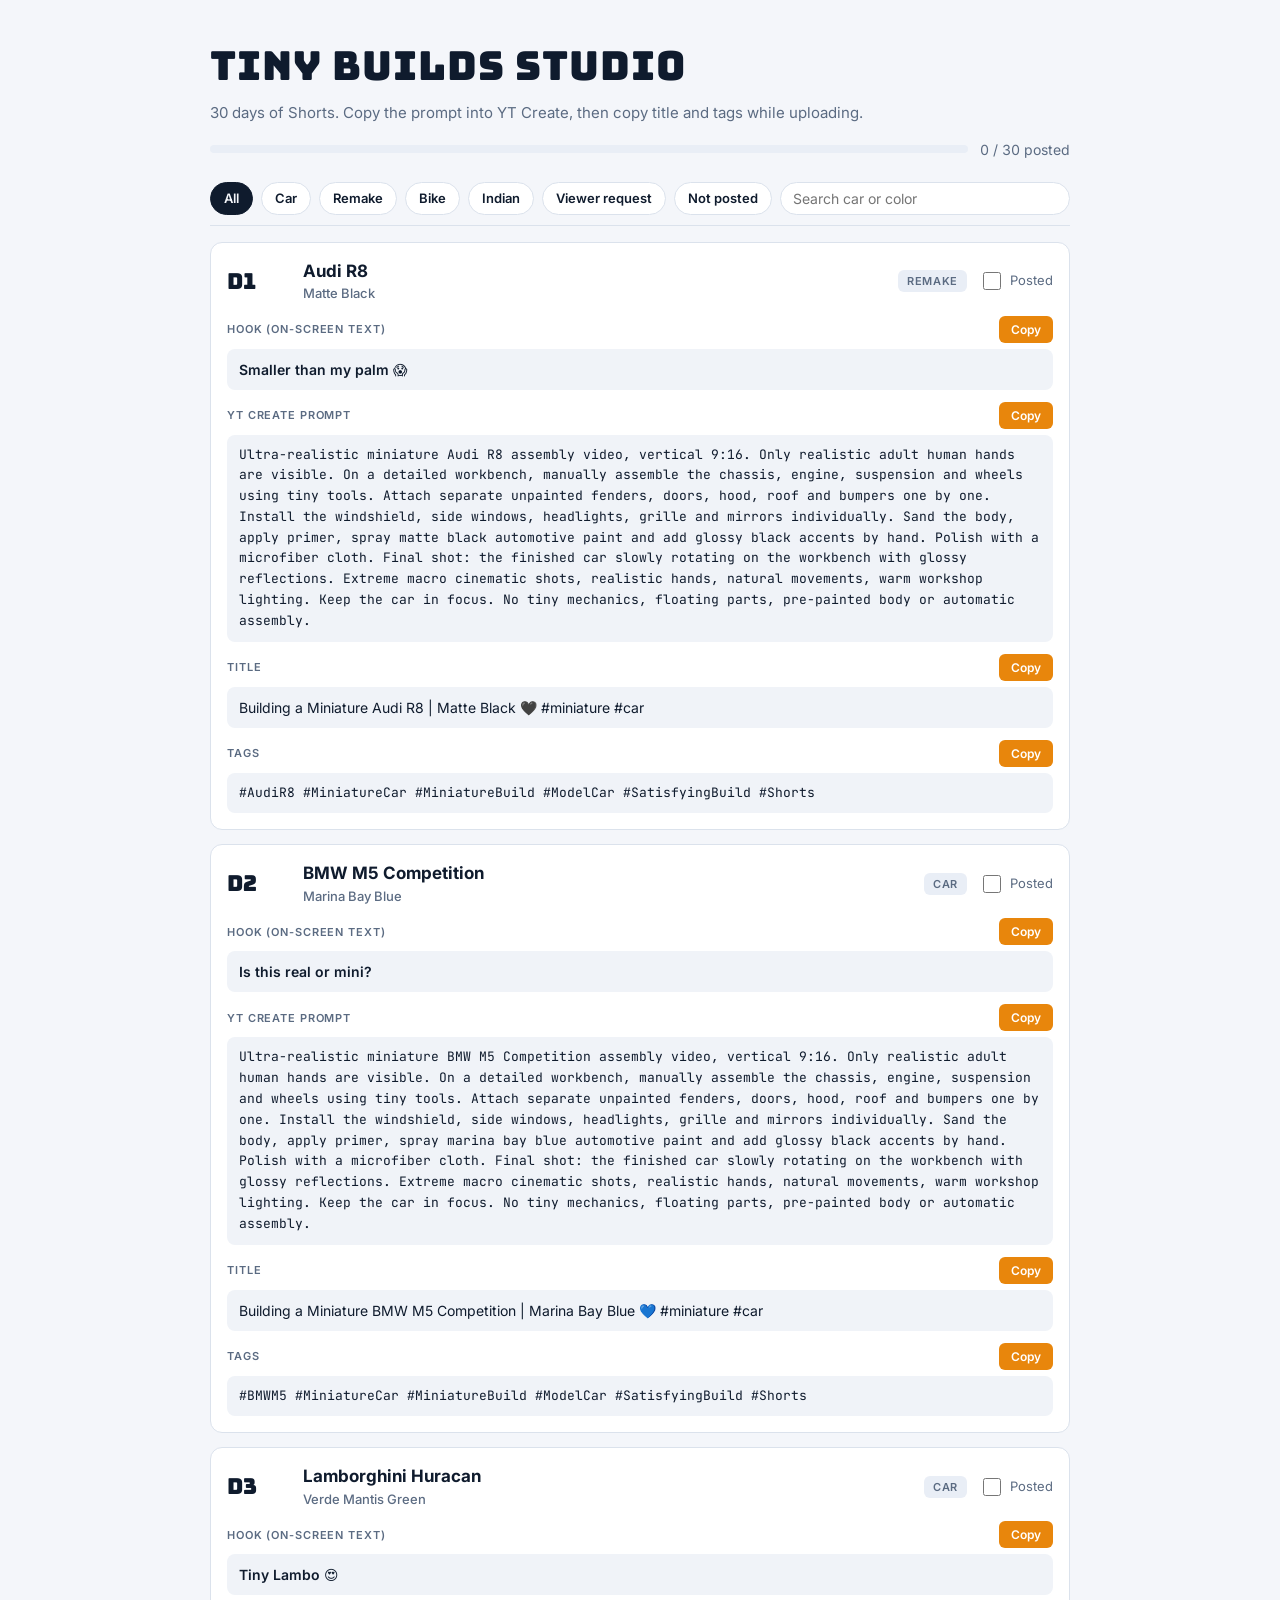
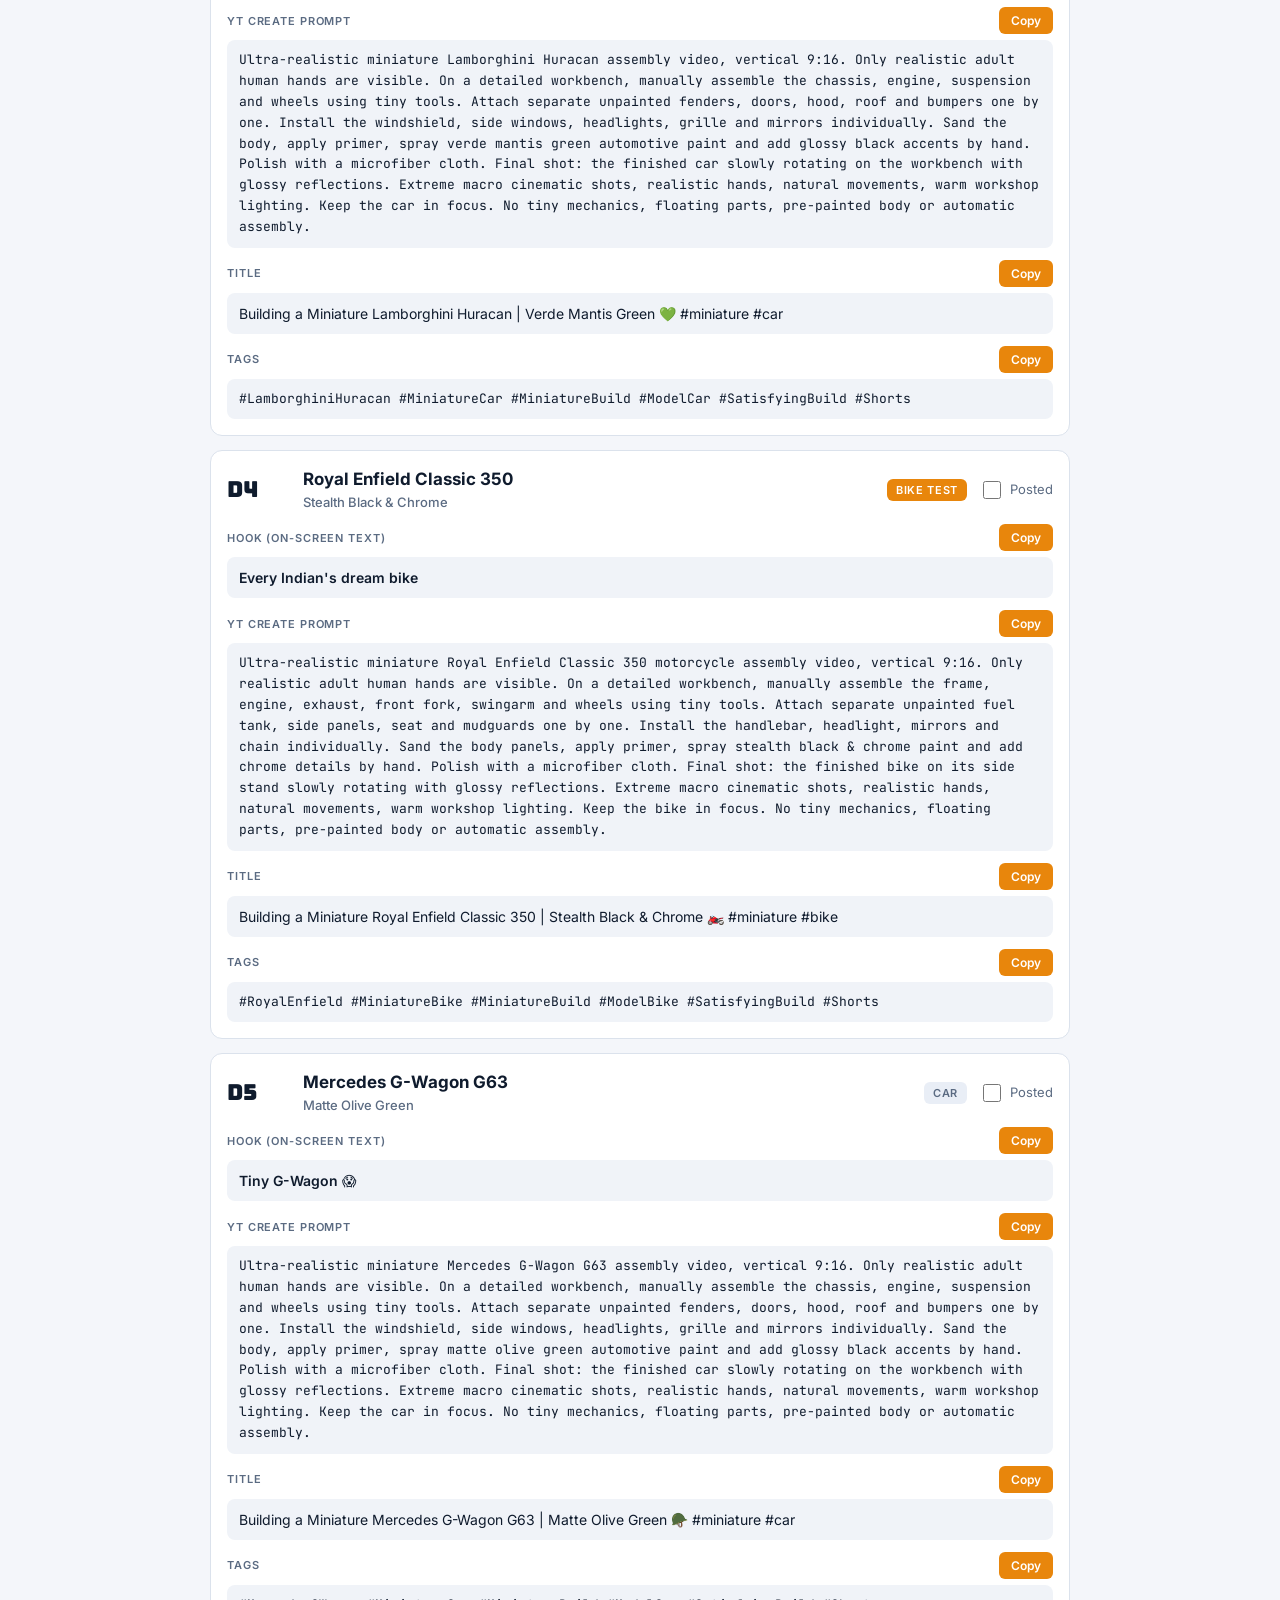
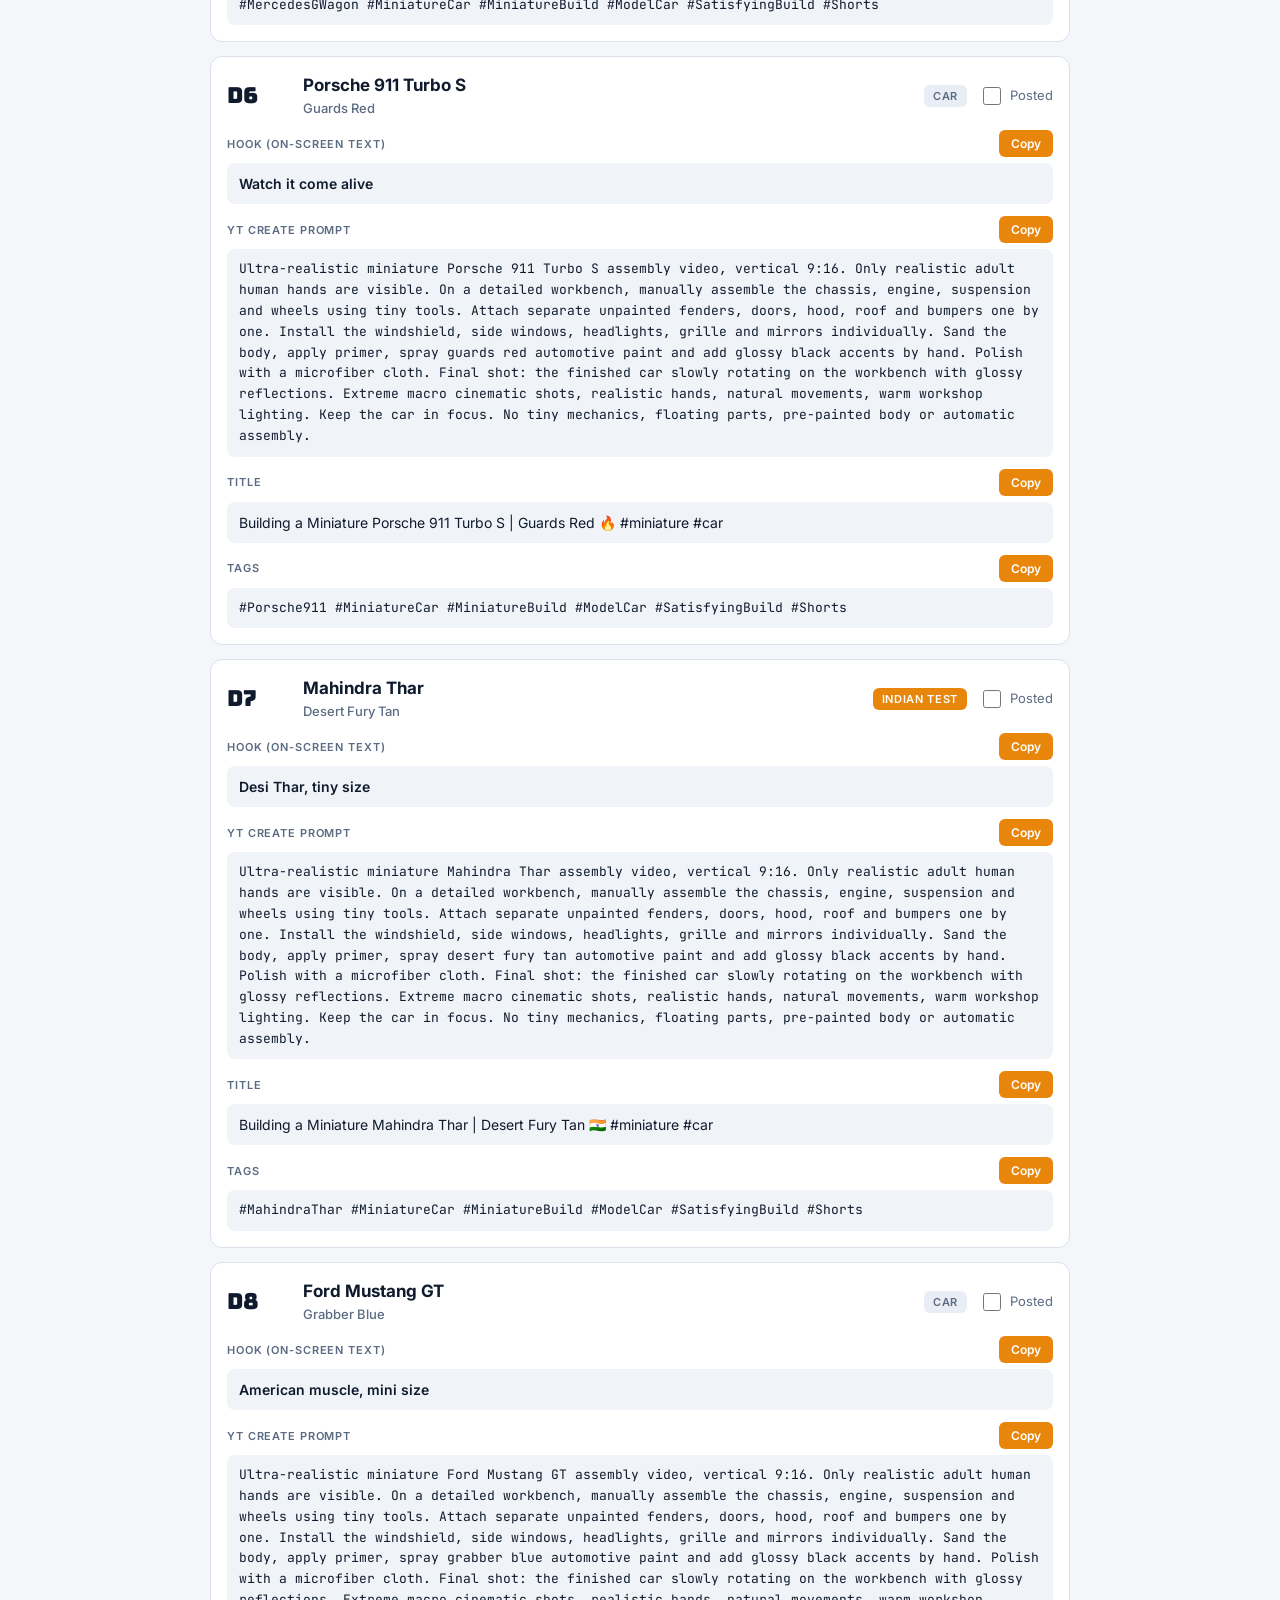
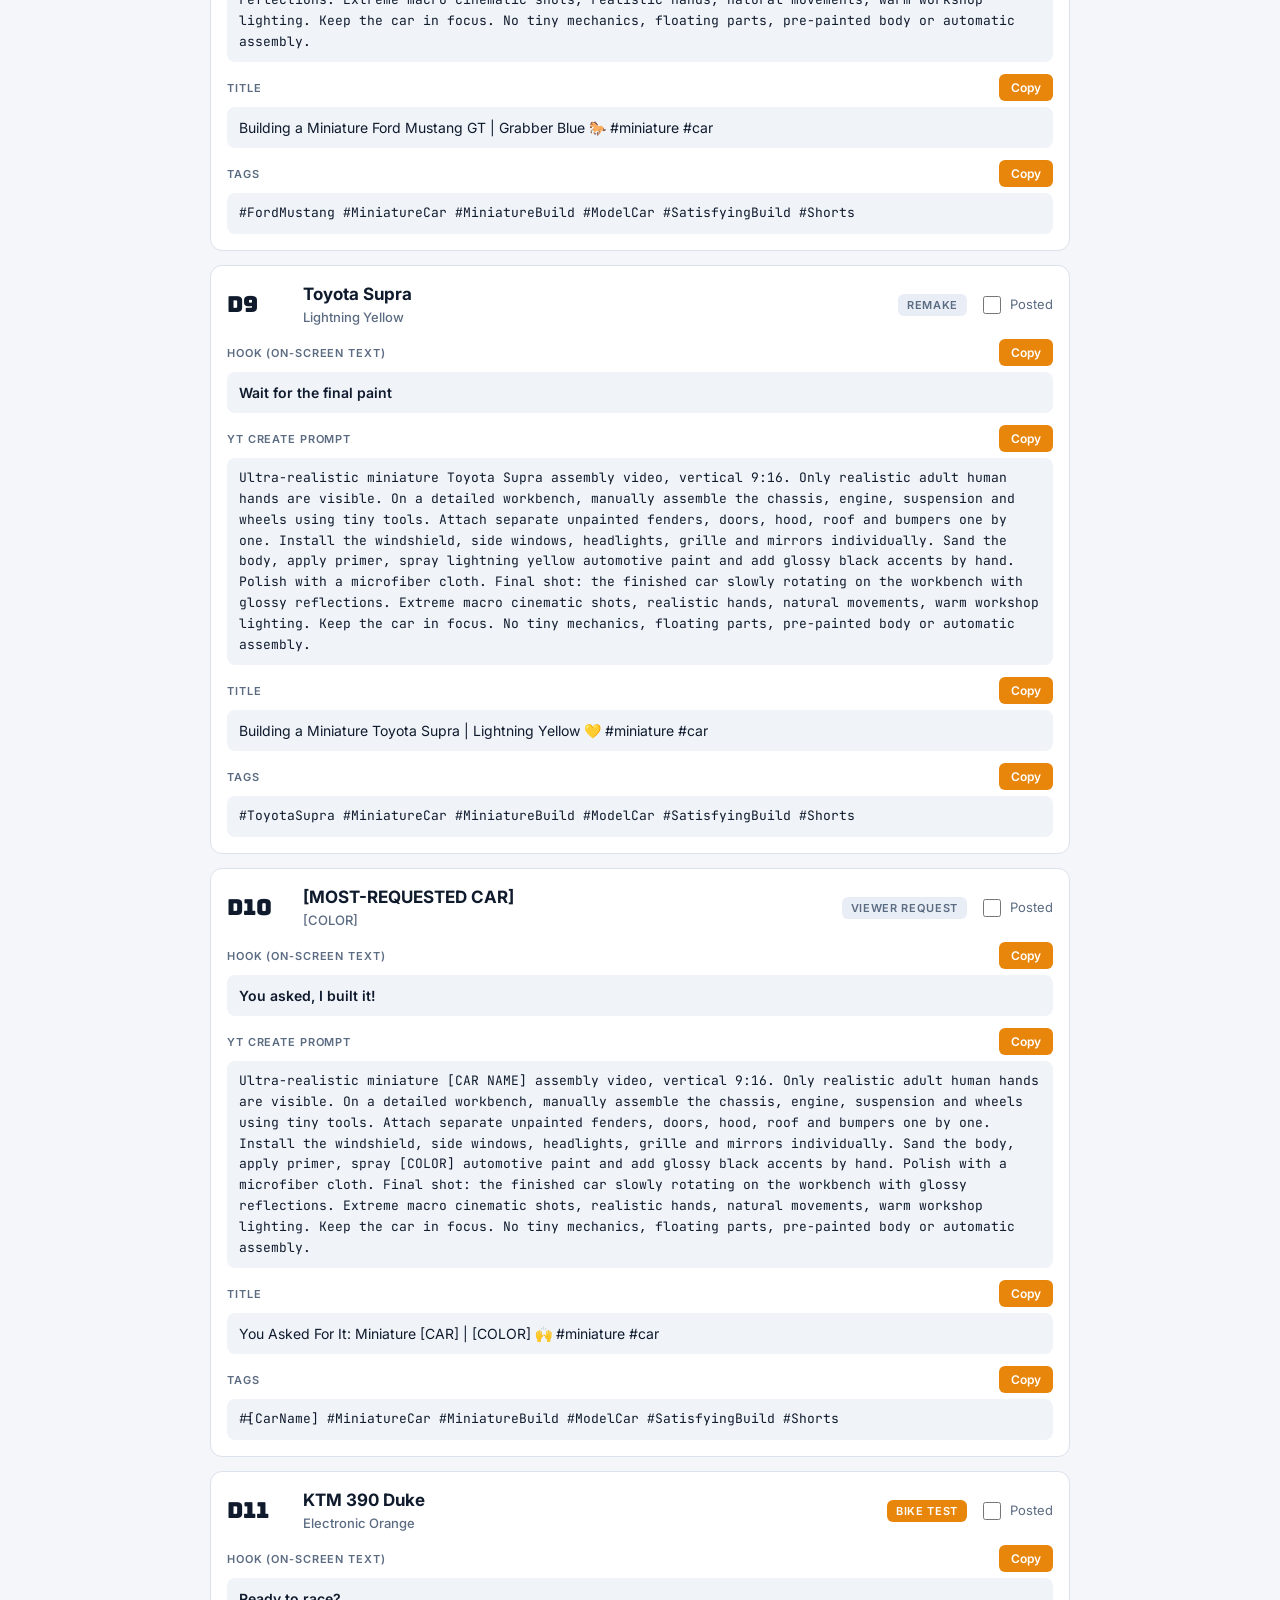
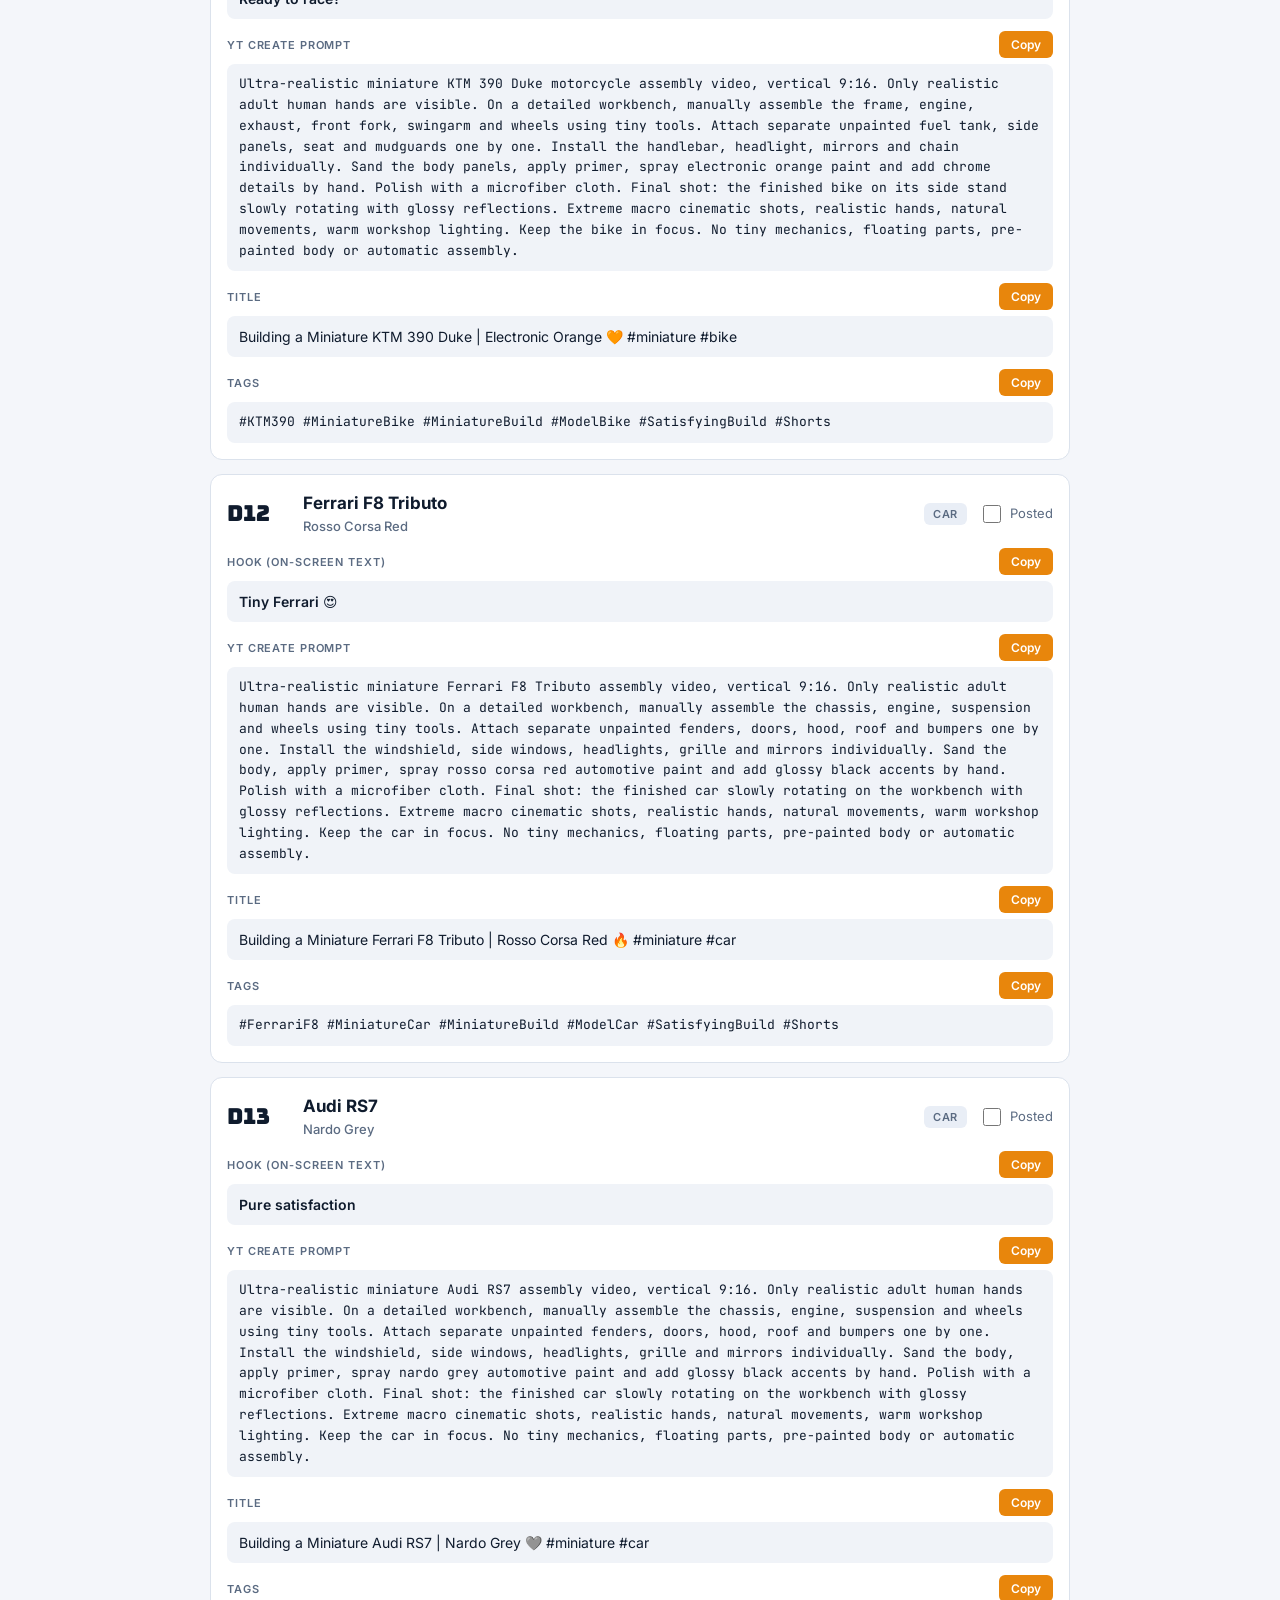
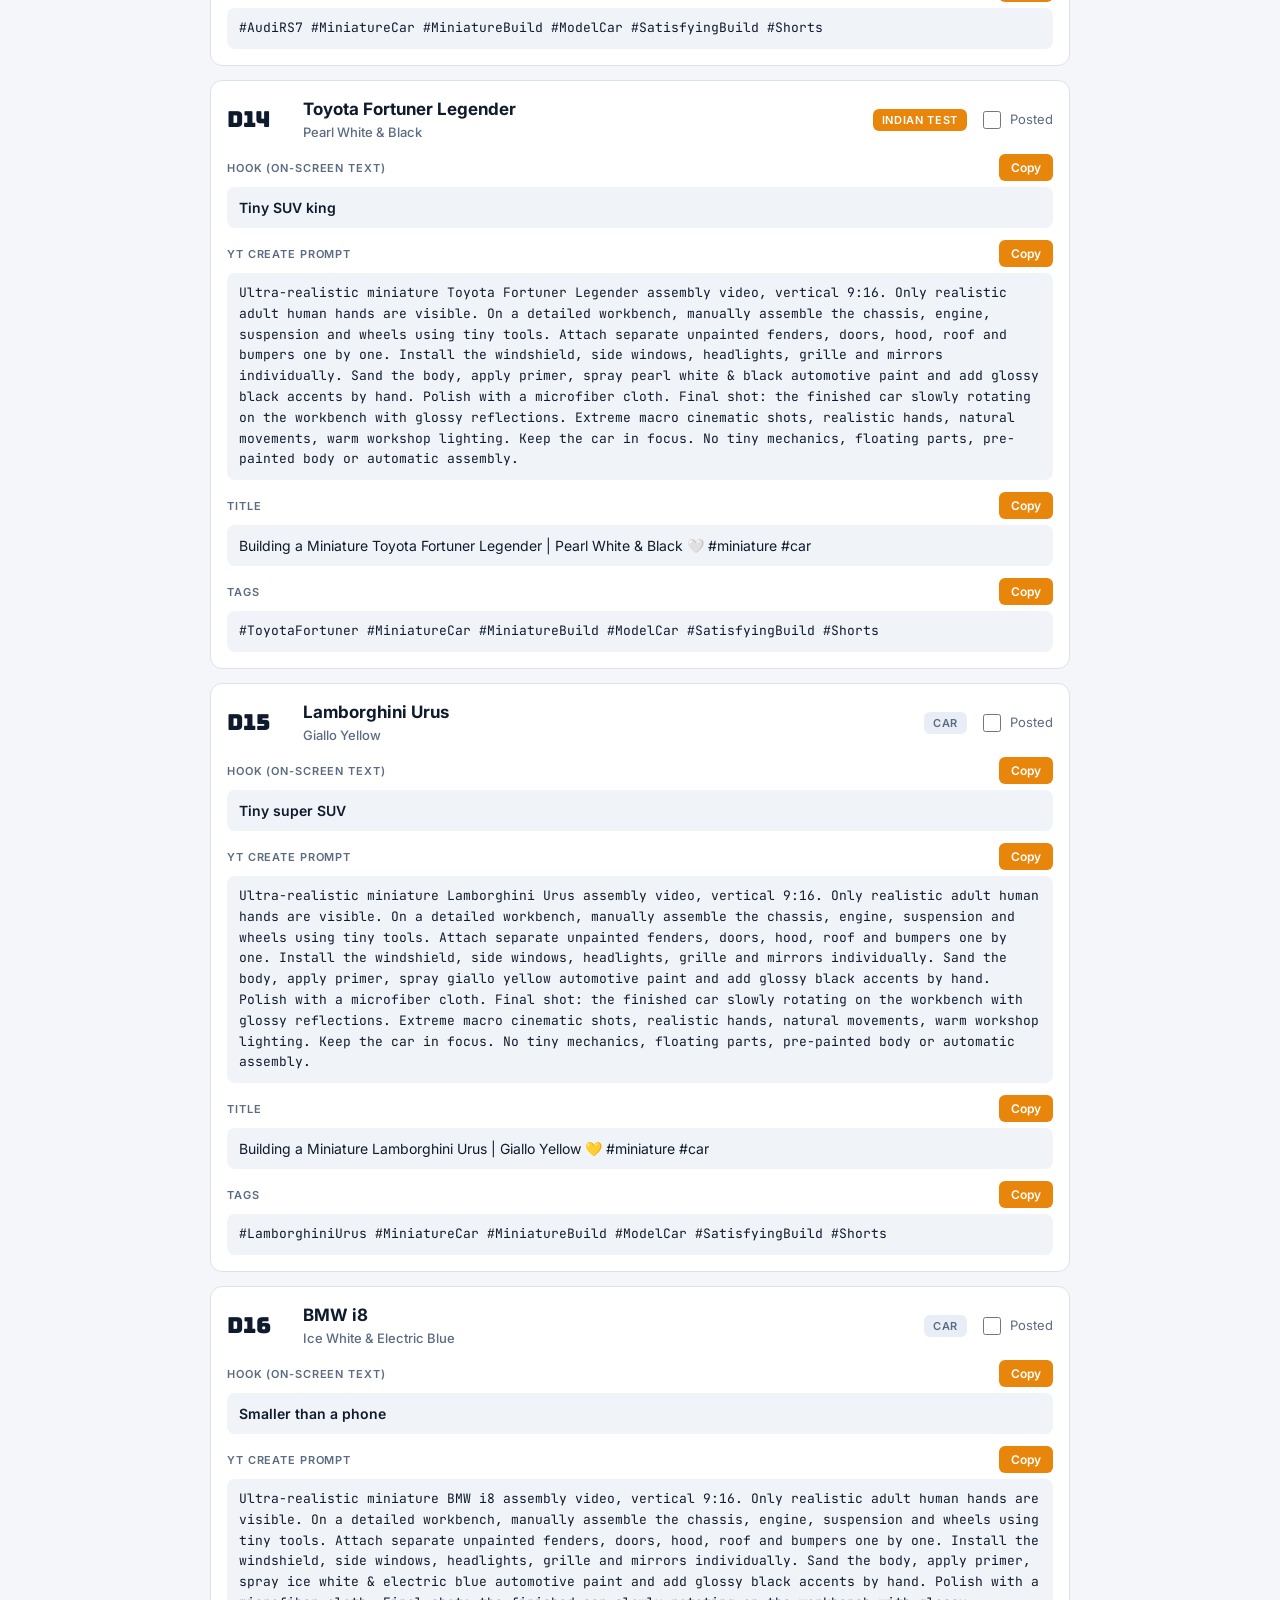
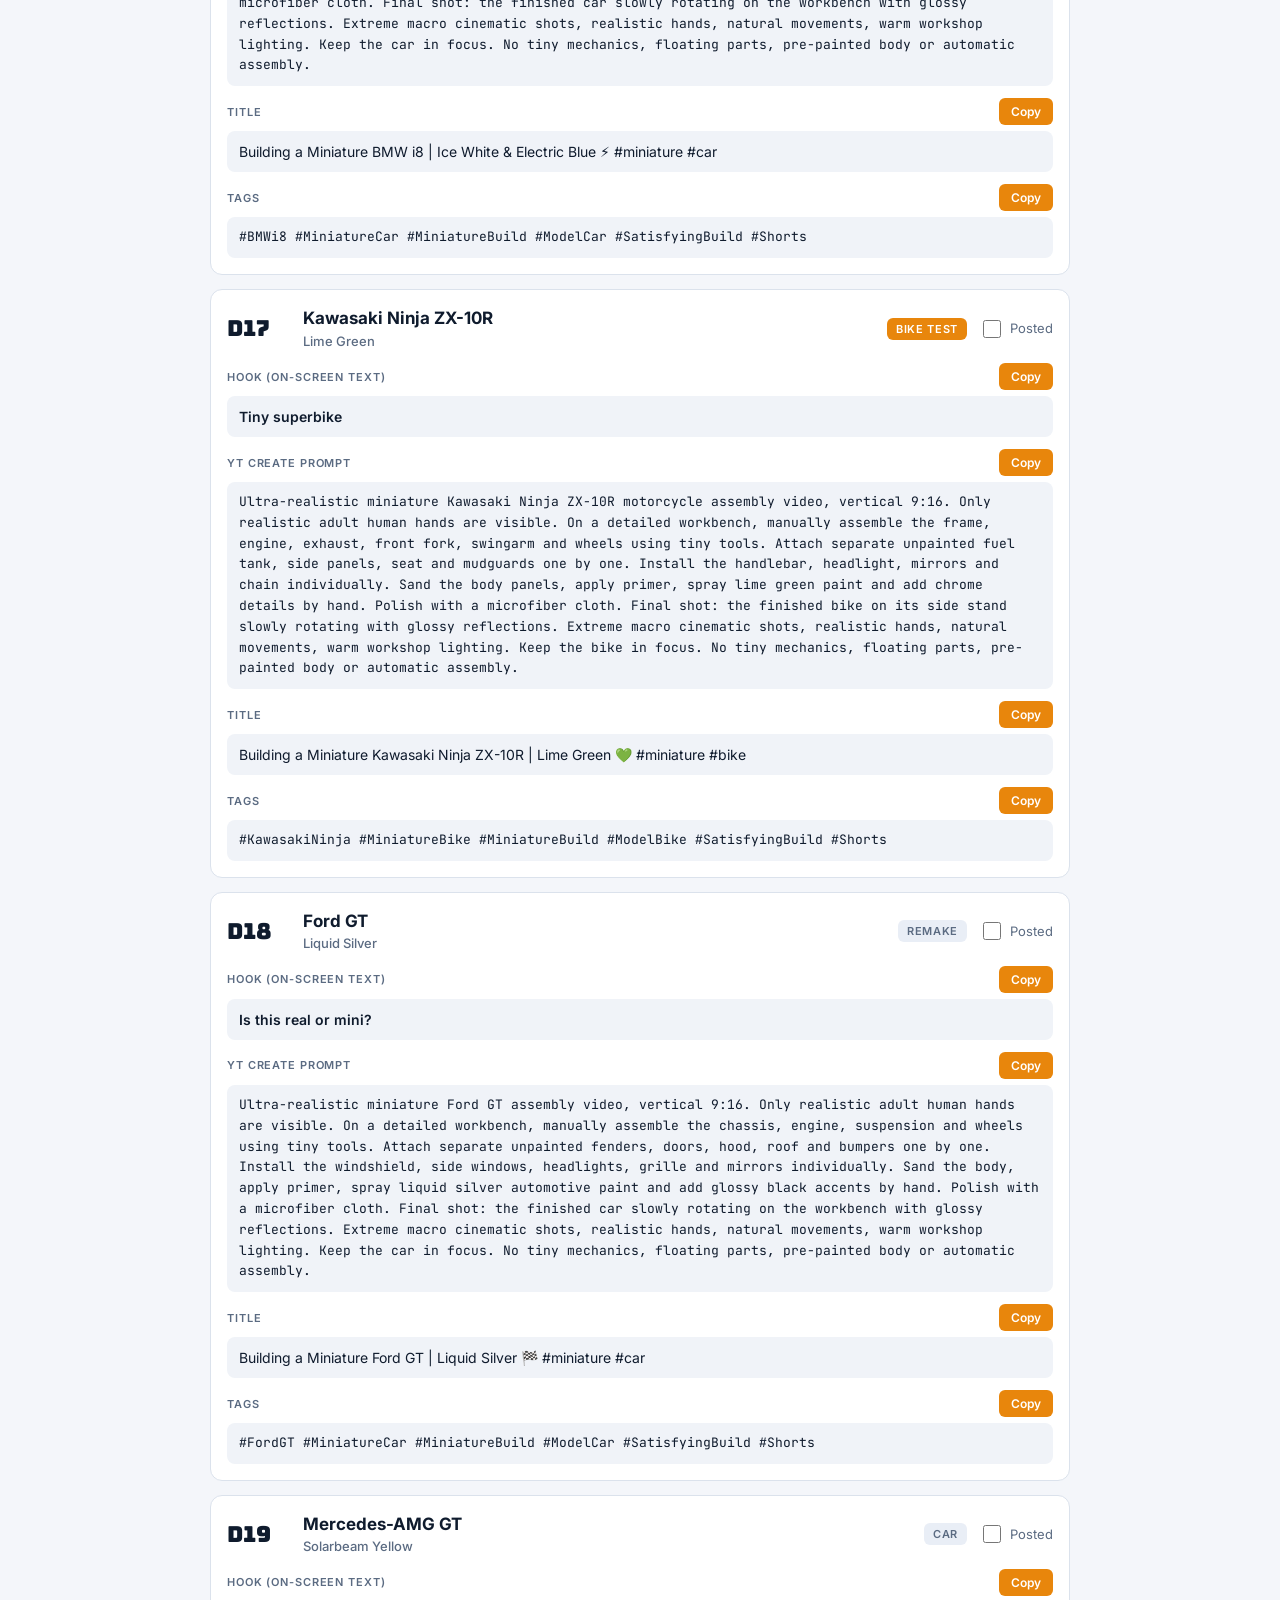
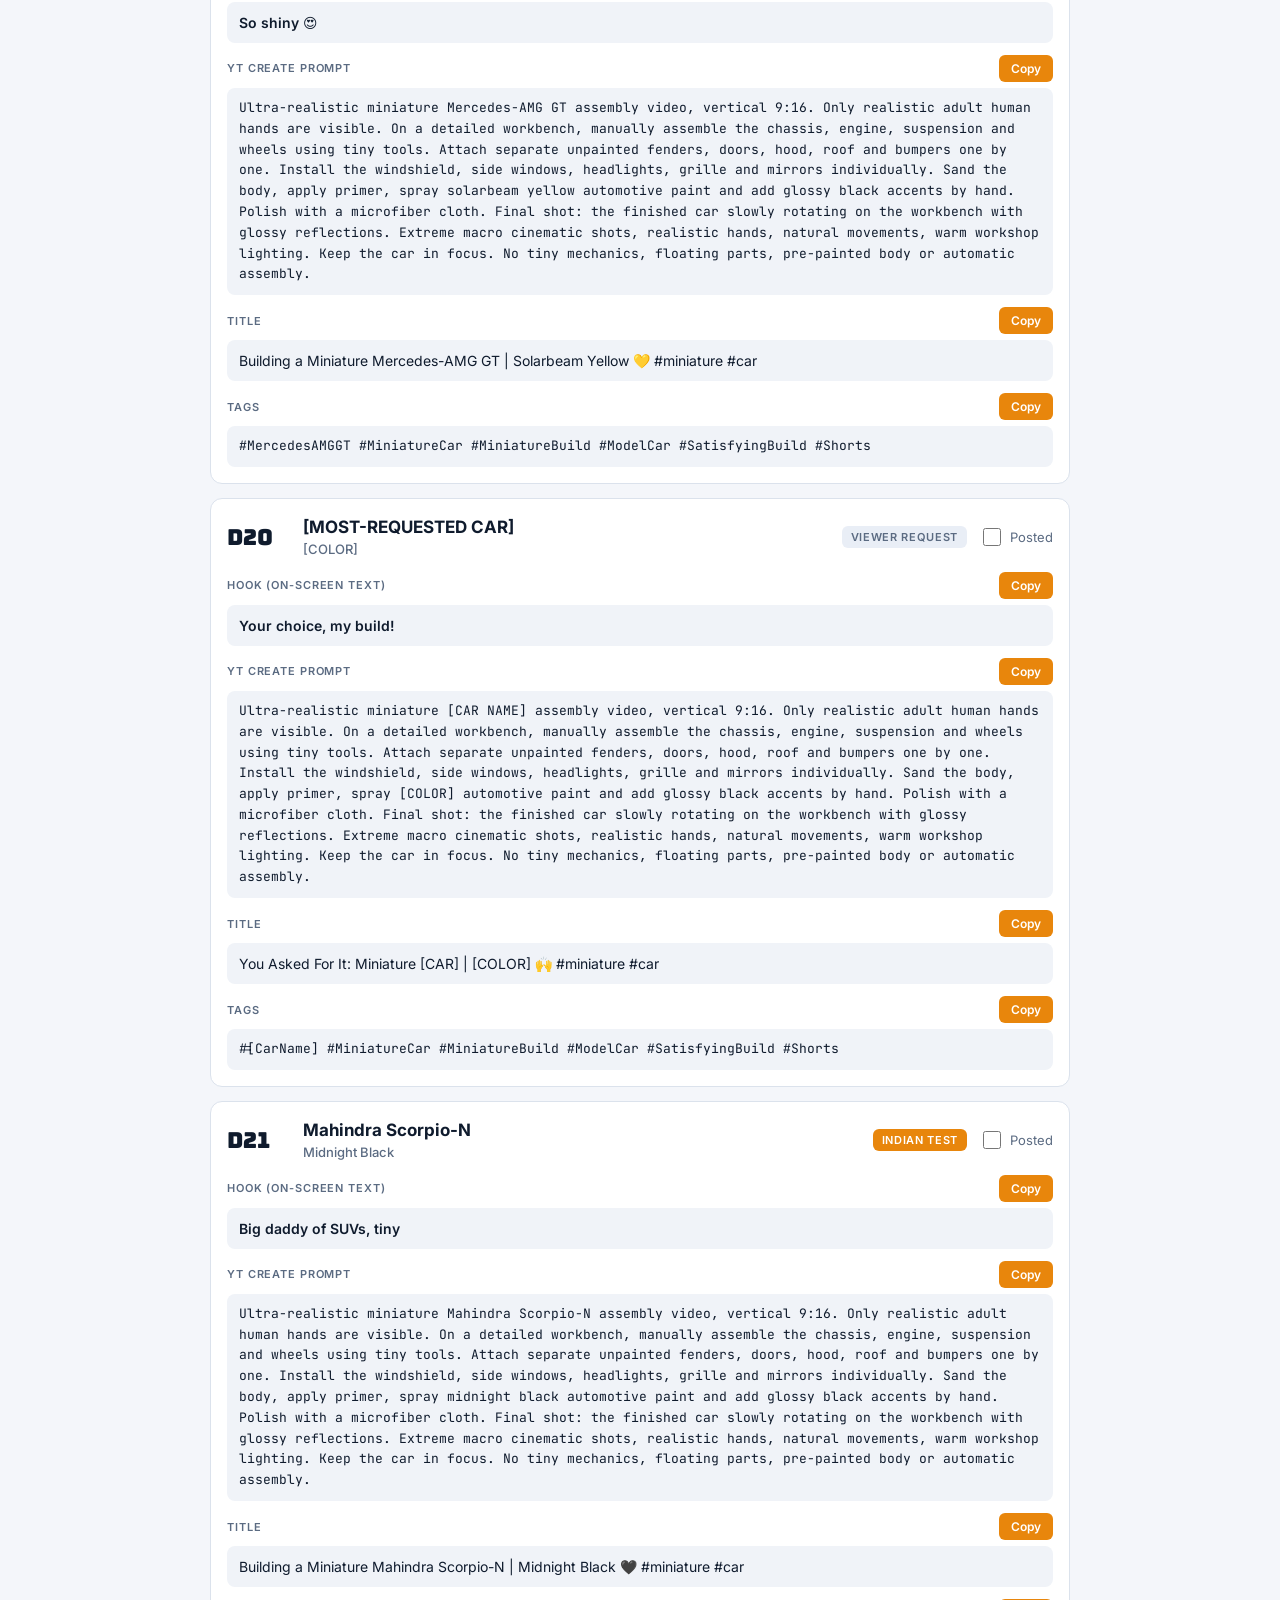
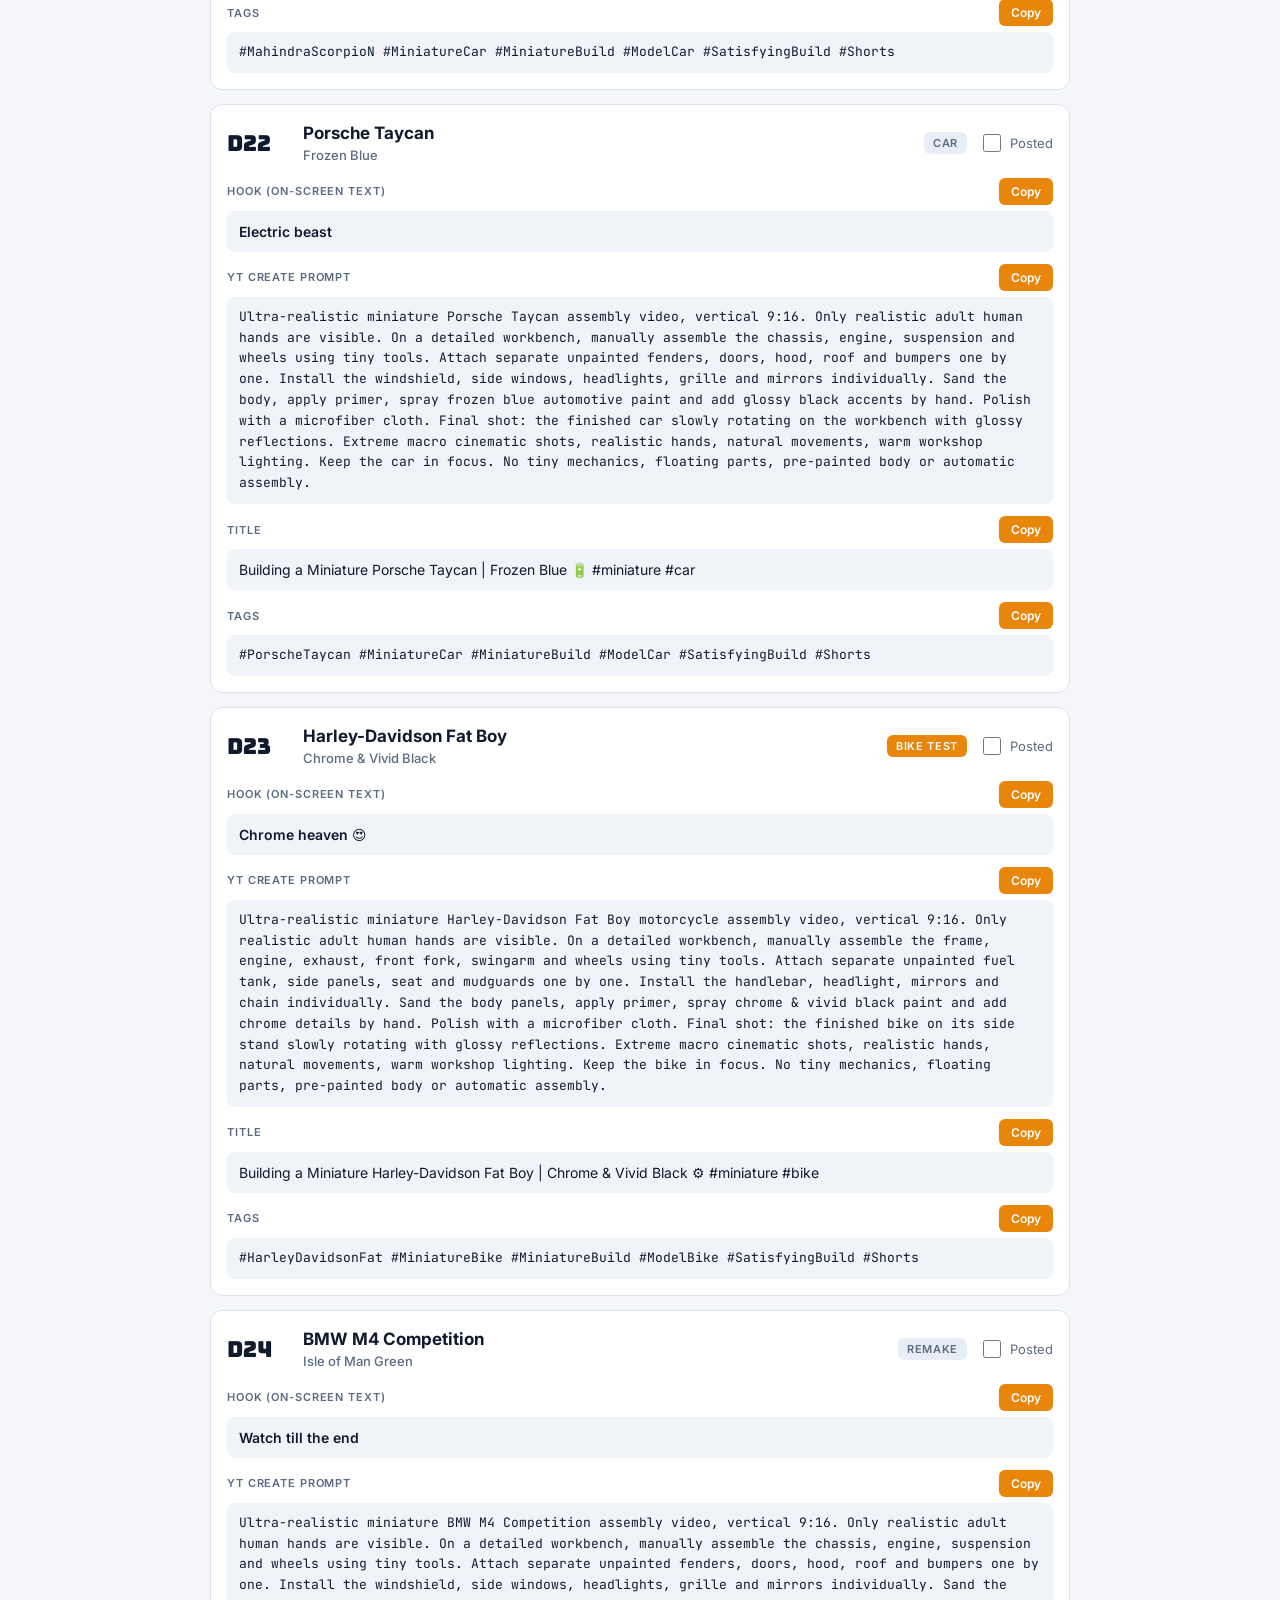
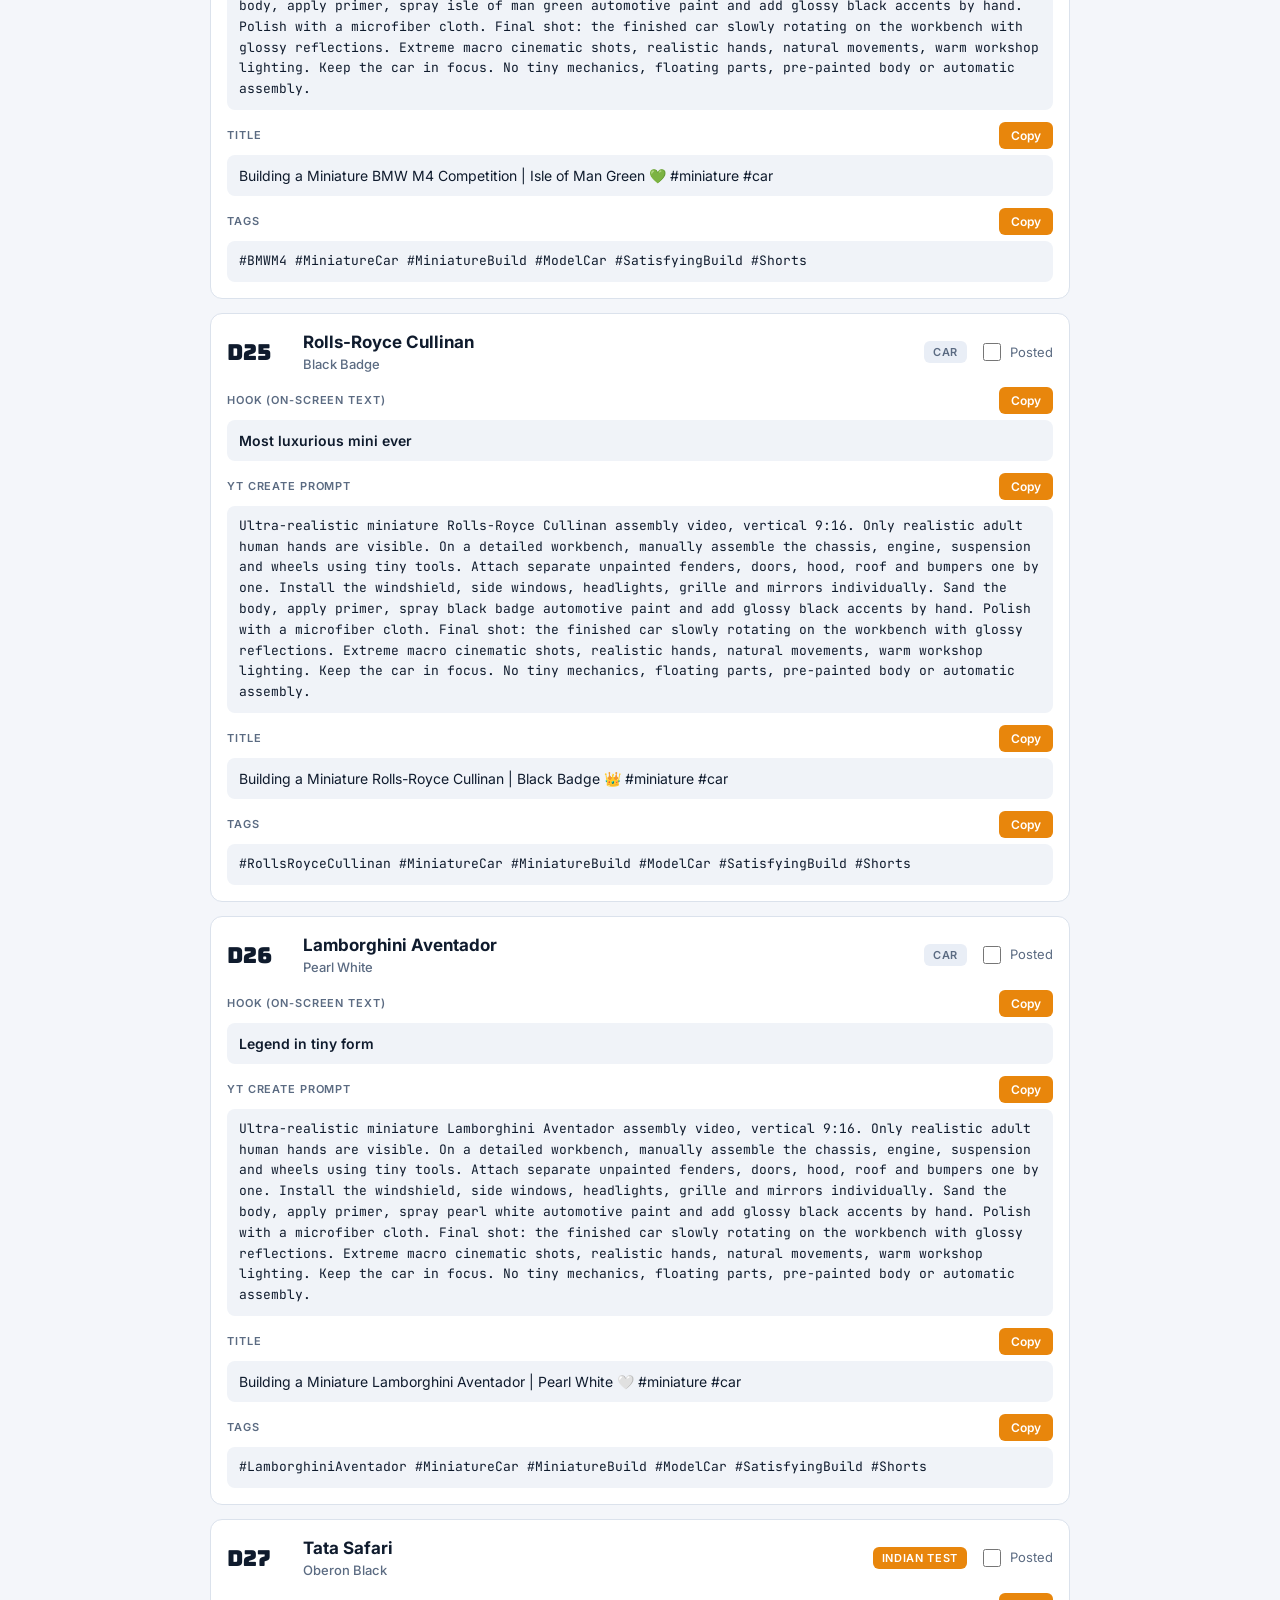
==== commit 098e4480: "Update YouTube prompts plan to well-known cars, one post per day Co-Authored-By: Claude Opus 5.5 <no" ====
--- a/ytprompts.html
+++ b/ytprompts.html
@@ -64,6 +64,7 @@
 </head>
 <body>
 
+
 <div class="wrap">
 <header>
   <h1>TINY BUILDS STUDIO</h1>
@@ -73,7 +74,8 @@
 
 <div class="filters" role="toolbar" aria-label="Filter">
   <button data-f="all" aria-pressed="true">All</button>
-  <button data-f="Supercar" aria-pressed="false">Supercar</button>
+  <button data-f="Car" aria-pressed="false">Car</button>
+  <button data-f="Remake" aria-pressed="false">Remake</button>
   <button data-f="Bike" aria-pressed="false">Bike</button>
   <button data-f="Indian" aria-pressed="false">Indian</button>
   <button data-f="request" aria-pressed="false">Viewer request</button>
@@ -89,15 +91,16 @@
     <li>Copy <b>Prompt</b> and paste in YT Create.</li>
     <li>In the Shorts editor, add <b>Hook</b> as text for the first 1–2 seconds.</li>
     <li>Paste <b>Title</b> and <b>Tags</b>. Related video: Audi R8. Altered content: Yes. Not made for kids.</li>
-    <li>Upload at 7 PM IST, pin "Which supercar next? 👇", then tick <b>Posted</b>.</li>
+    <li>Upload <b>one video a day</b>, at a fixed time between 12 PM and 5 PM IST. Pin "Which car next? 👇", then tick <b>Posted</b>.</li>
   </ol>
+  <p>Only cars people in India recognise. Rare exotics (Lotus, Lexus LFA, Aston Martin, Viper) got 10–22 views; Audi, BMW, Toyota, Ford got 1K+.</p>
   <p>"Posted" ticks are saved only in this browser.</p>
 </div>
 </div>
 
 <script>
-const DATA = [{"day": 1, "type": "Supercar", "vehicle": "Aston Martin Vantage", "color": "Copper Orange", "title": "Miniature Aston Martin Vantage Build | Copper Orange Beauty 🧡 #miniature #car", "hook": "Smaller than my palm 😱", "prompt": "Ultra-realistic miniature Aston Martin Vantage assembly video, vertical 9:16. Only realistic adult human hands are visible. On a detailed workbench, manually assemble the chassis, engine, suspension and wheels using tiny tools. Attach separate unpainted fenders, doors, hood, roof and bumpers one by one. Install the windshield, side windows, headlights, grille and mirrors individually. Sand the body, apply primer, spray copper orange automotive paint and add glossy black accents by hand. Polish with a microfiber cloth. Final shot: the finished car slowly rotating on the workbench with glossy reflections. Extreme macro cinematic shots, realistic hands, natural movements, warm workshop lighting. Keep the car in focus. No tiny mechanics, floating parts, pre-painted body or automatic assembly.", "tags": "#AstonMartin #MiniatureCar #MiniatureBuild #ModelCar #SatisfyingBuild #Shorts"}, {"day": 2, "type": "Supercar", "vehicle": "Lotus Emira", "color": "British Racing Teal", "title": "Building a Miniature Lotus Emira | British Racing Teal 💚 #miniature #car", "hook": "Is this real or mini?", "prompt": "Ultra-realistic miniature Lotus Emira assembly video, vertical 9:16. Only realistic adult human hands are visible. On a detailed workbench, manually assemble the chassis, engine, suspension and wheels using tiny tools. Attach separate unpainted fenders, doors, hood, roof and bumpers one by one. Install the windshield, side windows, headlights, grille and mirrors individually. Sand the body, apply primer, spray british racing teal automotive paint and add glossy black accents by hand. Polish with a microfiber cloth. Final shot: the finished car slowly rotating on the workbench with glossy reflections. Extreme macro cinematic shots, realistic hands, natural movements, warm workshop lighting. Keep the car in focus. No tiny mechanics, floating parts, pre-painted body or automatic assembly.", "tags": "#LotusEmira #MiniatureCar #MiniatureBuild #ModelCar #SatisfyingBuild #Shorts"}, {"day": 3, "type": "Supercar", "vehicle": "McLaren 720S", "color": "Papaya Orange", "title": "Building a Miniature McLaren 720S | Papaya Orange 🔶 #miniature #car", "hook": "Watch it come alive", "prompt": "Ultra-realistic miniature McLaren 720S assembly video, vertical 9:16. Only realistic adult human hands are visible. On a detailed workbench, manually assemble the chassis, engine, suspension and wheels using tiny tools. Attach separate unpainted fenders, doors, hood, roof and bumpers one by one. Install the windshield, side windows, headlights, grille and mirrors individually. Sand the body, apply primer, spray papaya orange automotive paint and add glossy black accents by hand. Polish with a microfiber cloth. Final shot: the finished car slowly rotating on the workbench with glossy reflections. Extreme macro cinematic shots, realistic hands, natural movements, warm workshop lighting. Keep the car in focus. No tiny mechanics, floating parts, pre-painted body or automatic assembly.", "tags": "#McLaren720S #MiniatureCar #MiniatureBuild #ModelCar #SatisfyingBuild #Shorts"}, {"day": 4, "type": "Bike TEST", "vehicle": "Kawasaki Ninja H2", "color": "Carbon Black & Chrome", "title": "Building a Miniature Kawasaki Ninja H2 | Carbon Black 🏍️ #miniature #bike", "hook": "Every part handmade", "prompt": "Ultra-realistic miniature Kawasaki Ninja H2 motorcycle assembly video, vertical 9:16. Only realistic adult human hands are visible. On a detailed workbench, manually assemble the frame, engine, exhaust, front fork, swingarm and spoked or alloy wheels using tiny tools. Attach separate unpainted fuel tank, fairings, seat and mudguards one by one. Install the handlebar, headlight, mirrors and chain individually. Sand the body panels, apply primer, spray carbon black & chrome paint and add chrome details by hand. Polish with a microfiber cloth. Final shot: the finished bike on its side stand slowly rotating with glossy reflections. Extreme macro cinematic shots, realistic hands, natural movements, warm workshop lighting. Keep the bike in focus. No tiny mechanics, floating parts, pre-painted body or automatic assembly.", "tags": "#KawasakiNinja #MiniatureBike #MiniatureBuild #ModelCar #SatisfyingBuild #Shorts"}, {"day": 5, "type": "Supercar", "vehicle": "Nissan GT-R R35", "color": "Midnight Purple", "title": "Building a Miniature Nissan GT-R | Midnight Purple 💜 #miniature #car", "hook": "Wait for the final paint", "prompt": "Ultra-realistic miniature Nissan GT-R R35 assembly video, vertical 9:16. Only realistic adult human hands are visible. On a detailed workbench, manually assemble the chassis, engine, suspension and wheels using tiny tools. Attach separate unpainted fenders, doors, hood, roof and bumpers one by one. Install the windshield, side windows, headlights, grille and mirrors individually. Sand the body, apply primer, spray midnight purple automotive paint and add glossy black accents by hand. Polish with a microfiber cloth. Final shot: the finished car slowly rotating on the workbench with glossy reflections. Extreme macro cinematic shots, realistic hands, natural movements, warm workshop lighting. Keep the car in focus. No tiny mechanics, floating parts, pre-painted body or automatic assembly.", "tags": "#NissanGTR #MiniatureCar #MiniatureBuild #ModelCar #SatisfyingBuild #Shorts"}, {"day": 6, "type": "Supercar", "vehicle": "Ferrari SF90", "color": "Rosso Corsa Red", "title": "Building a Miniature Ferrari SF90 | Rosso Corsa Red 🔥 #miniature #car", "hook": "Tiny Ferrari 😍", "prompt": "Ultra-realistic miniature Ferrari SF90 assembly video, vertical 9:16. Only realistic adult human hands are visible. On a detailed workbench, manually assemble the chassis, engine, suspension and wheels using tiny tools. Attach separate unpainted fenders, doors, hood, roof and bumpers one by one. Install the windshield, side windows, headlights, grille and mirrors individually. Sand the body, apply primer, spray rosso corsa red automotive paint and add glossy black accents by hand. Polish with a microfiber cloth. Final shot: the finished car slowly rotating on the workbench with glossy reflections. Extreme macro cinematic shots, realistic hands, natural movements, warm workshop lighting. Keep the car in focus. No tiny mechanics, floating parts, pre-painted body or automatic assembly.", "tags": "#FerrariSF90 #MiniatureCar #MiniatureBuild #ModelCar #SatisfyingBuild #Shorts"}, {"day": 7, "type": "Indian TEST", "vehicle": "Mahindra Thar", "color": "Desert Tan Matte", "title": "Building a Miniature Mahindra Thar | Desert Tan Matte 🇮🇳 #miniature #car", "hook": "Desi Thar in tiny size", "prompt": "Ultra-realistic miniature Mahindra Thar assembly video, vertical 9:16. Only realistic adult human hands are visible. On a detailed workbench, manually assemble the chassis, engine, suspension and wheels using tiny tools. Attach separate unpainted fenders, doors, hood, roof and bumpers one by one. Install the windshield, side windows, headlights, grille and mirrors individually. Sand the body, apply primer, spray desert tan matte automotive paint and add glossy black accents by hand. Polish with a microfiber cloth. Final shot: the finished car slowly rotating on the workbench with glossy reflections. Extreme macro cinematic shots, realistic hands, natural movements, warm workshop lighting. Keep the car in focus. No tiny mechanics, floating parts, pre-painted body or automatic assembly.", "tags": "#MahindraThar #MiniatureCar #MiniatureBuild #ModelCar #SatisfyingBuild #Shorts"}, {"day": 8, "type": "Supercar", "vehicle": "Mercedes-AMG GT Black Series", "color": "Lime Green", "title": "Building a Miniature Mercedes-AMG GT | Lime Green Beast 💚 #miniature #car", "hook": "Smaller than a phone", "prompt": "Ultra-realistic miniature Mercedes-AMG GT Black Series assembly video, vertical 9:16. Only realistic adult human hands are visible. On a detailed workbench, manually assemble the chassis, engine, suspension and wheels using tiny tools. Attach separate unpainted fenders, doors, hood, roof and bumpers one by one. Install the windshield, side windows, headlights, grille and mirrors individually. Sand the body, apply primer, spray lime green automotive paint and add glossy black accents by hand. Polish with a microfiber cloth. Final shot: the finished car slowly rotating on the workbench with glossy reflections. Extreme macro cinematic shots, realistic hands, natural movements, warm workshop lighting. Keep the car in focus. No tiny mechanics, floating parts, pre-painted body or automatic assembly.", "tags": "#MercedesAMGGT #MiniatureCar #MiniatureBuild #ModelCar #SatisfyingBuild #Shorts"}, {"day": 9, "type": "Supercar", "vehicle": "Chevrolet Corvette C8", "color": "Electric Blue", "title": "Building a Miniature Corvette C8 | Electric Blue ⚡ #miniature #car", "hook": "Pure satisfaction", "prompt": "Ultra-realistic miniature Chevrolet Corvette C8 assembly video, vertical 9:16. Only realistic adult human hands are visible. On a detailed workbench, manually assemble the chassis, engine, suspension and wheels using tiny tools. Attach separate unpainted fenders, doors, hood, roof and bumpers one by one. Install the windshield, side windows, headlights, grille and mirrors individually. Sand the body, apply primer, spray electric blue automotive paint and add glossy black accents by hand. Polish with a microfiber cloth. Final shot: the finished car slowly rotating on the workbench with glossy reflections. Extreme macro cinematic shots, realistic hands, natural movements, warm workshop lighting. Keep the car in focus. No tiny mechanics, floating parts, pre-painted body or automatic assembly.", "tags": "#ChevroletCorvette #MiniatureCar #MiniatureBuild #ModelCar #SatisfyingBuild #Shorts"}, {"day": 10, "type": "Supercar", "vehicle": "Bugatti Chiron", "color": "Two-Tone Blue & Black", "title": "Building a Miniature Bugatti Chiron | Two-Tone Blue 💎 #miniature #car", "hook": "World's fastest... but tiny", "prompt": "Ultra-realistic miniature Bugatti Chiron assembly video, vertical 9:16. Only realistic adult human hands are visible. On a detailed workbench, manually assemble the chassis, engine, suspension and wheels using tiny tools. Attach separate unpainted fenders, doors, hood, roof and bumpers one by one. Install the windshield, side windows, headlights, grille and mirrors individually. Sand the body, apply primer, spray two-tone blue & black automotive paint and add glossy black accents by hand. Polish with a microfiber cloth. Final shot: the finished car slowly rotating on the workbench with glossy reflections. Extreme macro cinematic shots, realistic hands, natural movements, warm workshop lighting. Keep the car in focus. No tiny mechanics, floating parts, pre-painted body or automatic assembly.", "tags": "#BugattiChiron #MiniatureCar #MiniatureBuild #ModelCar #SatisfyingBuild #Shorts"}, {"day": 11, "type": "Bike TEST", "vehicle": "Ducati Panigale V4", "color": "Ducati Red", "title": "Building a Miniature Ducati Panigale V4 | Racing Red 🏍️ #miniature #bike", "hook": "Ready to race?", "prompt": "Ultra-realistic miniature Ducati Panigale V4 motorcycle assembly video, vertical 9:16. Only realistic adult human hands are visible. On a detailed workbench, manually assemble the frame, engine, exhaust, front fork, swingarm and spoked or alloy wheels using tiny tools. Attach separate unpainted fuel tank, fairings, seat and mudguards one by one. Install the handlebar, headlight, mirrors and chain individually. Sand the body panels, apply primer, spray ducati red paint and add chrome details by hand. Polish with a microfiber cloth. Final shot: the finished bike on its side stand slowly rotating with glossy reflections. Extreme macro cinematic shots, realistic hands, natural movements, warm workshop lighting. Keep the bike in focus. No tiny mechanics, floating parts, pre-painted body or automatic assembly.", "tags": "#DucatiPanigale #MiniatureBike #MiniatureBuild #ModelCar #SatisfyingBuild #Shorts"}, {"day": 12, "type": "Supercar", "vehicle": "Maserati MC20", "color": "Blu Infinito Blue", "title": "Building a Miniature Maserati MC20 | Blu Infinito 💙 #miniature #car", "hook": "Luxury in tiny form", "prompt": "Ultra-realistic miniature Maserati MC20 assembly video, vertical 9:16. Only realistic adult human hands are visible. On a detailed workbench, manually assemble the chassis, engine, suspension and wheels using tiny tools. Attach separate unpainted fenders, doors, hood, roof and bumpers one by one. Install the windshield, side windows, headlights, grille and mirrors individually. Sand the body, apply primer, spray blu infinito blue automotive paint and add glossy black accents by hand. Polish with a microfiber cloth. Final shot: the finished car slowly rotating on the workbench with glossy reflections. Extreme macro cinematic shots, realistic hands, natural movements, warm workshop lighting. Keep the car in focus. No tiny mechanics, floating parts, pre-painted body or automatic assembly.", "tags": "#MaseratiMC20 #MiniatureCar #MiniatureBuild #ModelCar #SatisfyingBuild #Shorts"}, {"day": 13, "type": "Supercar", "vehicle": "Lamborghini Urus", "color": "Pearl White", "title": "Building a Miniature Lamborghini Urus | Pearl White 🤍 #miniature #car", "hook": "Tiny super SUV", "prompt": "Ultra-realistic miniature Lamborghini Urus assembly video, vertical 9:16. Only realistic adult human hands are visible. On a detailed workbench, manually assemble the chassis, engine, suspension and wheels using tiny tools. Attach separate unpainted fenders, doors, hood, roof and bumpers one by one. Install the windshield, side windows, headlights, grille and mirrors individually. Sand the body, apply primer, spray pearl white automotive paint and add glossy black accents by hand. Polish with a microfiber cloth. Final shot: the finished car slowly rotating on the workbench with glossy reflections. Extreme macro cinematic shots, realistic hands, natural movements, warm workshop lighting. Keep the car in focus. No tiny mechanics, floating parts, pre-painted body or automatic assembly.", "tags": "#LamborghiniUrus #MiniatureCar #MiniatureBuild #ModelCar #SatisfyingBuild #Shorts"}, {"day": 14, "type": "Viewer request", "vehicle": "(most-requested in comments)", "color": "(your choice)", "title": "You Asked For It: Miniature [CAR] | [COLOR] #miniature #car", "hook": "You asked - I built it!", "prompt": "Ultra-realistic miniature [CAR NAME] assembly video, vertical 9:16. Only realistic adult human hands are visible. On a detailed workbench, manually assemble the chassis, engine, suspension and wheels using tiny tools. Attach separate unpainted fenders, doors, hood, roof and bumpers one by one. Install the windshield, side windows, headlights, grille and mirrors individually. Sand the body, apply primer, spray [COLOR] automotive paint and add glossy black accents by hand. Polish with a microfiber cloth. Final shot: the finished car slowly rotating on the workbench with glossy reflections. Extreme macro cinematic shots, realistic hands, natural movements, warm workshop lighting. Keep the car in focus. No tiny mechanics, floating parts, pre-painted body or automatic assembly.", "tags": "#mostrequestedin #MiniatureCar #MiniatureBuild #ModelCar #SatisfyingBuild #Shorts"}, {"day": 15, "type": "Supercar", "vehicle": "Koenigsegg Jesko", "color": "Carbon Black & Gold", "title": "Building a Miniature Koenigsegg Jesko | Carbon & Gold 🖤 #miniature #car", "hook": "Rarest car - tiny version", "prompt": "Ultra-realistic miniature Koenigsegg Jesko assembly video, vertical 9:16. Only realistic adult human hands are visible. On a detailed workbench, manually assemble the chassis, engine, suspension and wheels using tiny tools. Attach separate unpainted fenders, doors, hood, roof and bumpers one by one. Install the windshield, side windows, headlights, grille and mirrors individually. Sand the body, apply primer, spray carbon black & gold automotive paint and add glossy black accents by hand. Polish with a microfiber cloth. Final shot: the finished car slowly rotating on the workbench with glossy reflections. Extreme macro cinematic shots, realistic hands, natural movements, warm workshop lighting. Keep the car in focus. No tiny mechanics, floating parts, pre-painted body or automatic assembly.", "tags": "#KoenigseggJesko #MiniatureCar #MiniatureBuild #ModelCar #SatisfyingBuild #Shorts"}, {"day": 16, "type": "Supercar", "vehicle": "Rolls-Royce Cullinan", "color": "Black & Gold", "title": "Building a Miniature Rolls-Royce Cullinan | Black Gold 👑 #miniature #car", "hook": "Most luxurious mini ever", "prompt": "Ultra-realistic miniature Rolls-Royce Cullinan assembly video, vertical 9:16. Only realistic adult human hands are visible. On a detailed workbench, manually assemble the chassis, engine, suspension and wheels using tiny tools. Attach separate unpainted fenders, doors, hood, roof and bumpers one by one. Install the windshield, side windows, headlights, grille and mirrors individually. Sand the body, apply primer, spray black & gold automotive paint and add glossy black accents by hand. Polish with a microfiber cloth. Final shot: the finished car slowly rotating on the workbench with glossy reflections. Extreme macro cinematic shots, realistic hands, natural movements, warm workshop lighting. Keep the car in focus. No tiny mechanics, floating parts, pre-painted body or automatic assembly.", "tags": "#RollsRoyceCullinan #MiniatureCar #MiniatureBuild #ModelCar #SatisfyingBuild #Shorts"}, {"day": 17, "type": "Supercar", "vehicle": "BMW M8 Competition", "color": "Chrome Blue", "title": "Building a Miniature BMW M8 | Chrome Blue Finish 💙 #miniature #car", "hook": "So shiny 😍", "prompt": "Ultra-realistic miniature BMW M8 Competition assembly video, vertical 9:16. Only realistic adult human hands are visible. On a detailed workbench, manually assemble the chassis, engine, suspension and wheels using tiny tools. Attach separate unpainted fenders, doors, hood, roof and bumpers one by one. Install the windshield, side windows, headlights, grille and mirrors individually. Sand the body, apply primer, spray chrome blue automotive paint and add glossy black accents by hand. Polish with a microfiber cloth. Final shot: the finished car slowly rotating on the workbench with glossy reflections. Extreme macro cinematic shots, realistic hands, natural movements, warm workshop lighting. Keep the car in focus. No tiny mechanics, floating parts, pre-painted body or automatic assembly.", "tags": "#BMWM8 #MiniatureCar #MiniatureBuild #ModelCar #SatisfyingBuild #Shorts"}, {"day": 18, "type": "Bike TEST", "vehicle": "BMW S1000RR", "color": "Motorsport Tricolor", "title": "Building a Miniature BMW S1000RR | M Motorsport 🏍️ #miniature #bike", "hook": "Tiny superbike", "prompt": "Ultra-realistic miniature BMW S1000RR motorcycle assembly video, vertical 9:16. Only realistic adult human hands are visible. On a detailed workbench, manually assemble the frame, engine, exhaust, front fork, swingarm and spoked or alloy wheels using tiny tools. Attach separate unpainted fuel tank, fairings, seat and mudguards one by one. Install the handlebar, headlight, mirrors and chain individually. Sand the body panels, apply primer, spray motorsport tricolor paint and add chrome details by hand. Polish with a microfiber cloth. Final shot: the finished bike on its side stand slowly rotating with glossy reflections. Extreme macro cinematic shots, realistic hands, natural movements, warm workshop lighting. Keep the bike in focus. No tiny mechanics, floating parts, pre-painted body or automatic assembly.", "tags": "#BMWS1000RR #MiniatureBike #MiniatureBuild #ModelCar #SatisfyingBuild #Shorts"}, {"day": 19, "type": "Supercar", "vehicle": "Pagani Huayra", "color": "Exposed Carbon", "title": "Building a Miniature Pagani Huayra | Exposed Carbon 🏎️ #miniature #car", "hook": "Art on wheels", "prompt": "Ultra-realistic miniature Pagani Huayra assembly video, vertical 9:16. Only realistic adult human hands are visible. On a detailed workbench, manually assemble the chassis, engine, suspension and wheels using tiny tools. Attach separate unpainted fenders, doors, hood, roof and bumpers one by one. Install the windshield, side windows, headlights, grille and mirrors individually. Sand the body, apply primer, spray exposed carbon automotive paint and add glossy black accents by hand. Polish with a microfiber cloth. Final shot: the finished car slowly rotating on the workbench with glossy reflections. Extreme macro cinematic shots, realistic hands, natural movements, warm workshop lighting. Keep the car in focus. No tiny mechanics, floating parts, pre-painted body or automatic assembly.", "tags": "#PaganiHuayra #MiniatureCar #MiniatureBuild #ModelCar #SatisfyingBuild #Shorts"}, {"day": 20, "type": "Supercar", "vehicle": "Porsche Taycan", "color": "Frozen Berry Pink", "title": "Building a Miniature Porsche Taycan | Frozen Berry Pink 🌸 #miniature #car", "hook": "Never seen this color?", "prompt": "Ultra-realistic miniature Porsche Taycan assembly video, vertical 9:16. Only realistic adult human hands are visible. On a detailed workbench, manually assemble the chassis, engine, suspension and wheels using tiny tools. Attach separate unpainted fenders, doors, hood, roof and bumpers one by one. Install the windshield, side windows, headlights, grille and mirrors individually. Sand the body, apply primer, spray frozen berry pink automotive paint and add glossy black accents by hand. Polish with a microfiber cloth. Final shot: the finished car slowly rotating on the workbench with glossy reflections. Extreme macro cinematic shots, realistic hands, natural movements, warm workshop lighting. Keep the car in focus. No tiny mechanics, floating parts, pre-painted body or automatic assembly.", "tags": "#PorscheTaycan #MiniatureCar #MiniatureBuild #ModelCar #SatisfyingBuild #Shorts"}, {"day": 21, "type": "Indian TEST", "vehicle": "Toyota Fortuner", "color": "Pearl White", "title": "Building a Miniature Toyota Fortuner | Pearl White 🤍 #miniature #car", "hook": "Tiny SUV king", "prompt": "Ultra-realistic miniature Toyota Fortuner assembly video, vertical 9:16. Only realistic adult human hands are visible. On a detailed workbench, manually assemble the chassis, engine, suspension and wheels using tiny tools. Attach separate unpainted fenders, doors, hood, roof and bumpers one by one. Install the windshield, side windows, headlights, grille and mirrors individually. Sand the body, apply primer, spray pearl white automotive paint and add glossy black accents by hand. Polish with a microfiber cloth. Final shot: the finished car slowly rotating on the workbench with glossy reflections. Extreme macro cinematic shots, realistic hands, natural movements, warm workshop lighting. Keep the car in focus. No tiny mechanics, floating parts, pre-painted body or automatic assembly.", "tags": "#ToyotaFortuner #MiniatureCar #MiniatureBuild #ModelCar #SatisfyingBuild #Shorts"}, {"day": 22, "type": "Supercar", "vehicle": "Lamborghini Revuelto", "color": "Arancio Orange", "title": "Building a Miniature Lamborghini Revuelto | Arancio Orange 🧡 #miniature #car", "hook": "New Lambo - tiny size", "prompt": "Ultra-realistic miniature Lamborghini Revuelto assembly video, vertical 9:16. Only realistic adult human hands are visible. On a detailed workbench, manually assemble the chassis, engine, suspension and wheels using tiny tools. Attach separate unpainted fenders, doors, hood, roof and bumpers one by one. Install the windshield, side windows, headlights, grille and mirrors individually. Sand the body, apply primer, spray arancio orange automotive paint and add glossy black accents by hand. Polish with a microfiber cloth. Final shot: the finished car slowly rotating on the workbench with glossy reflections. Extreme macro cinematic shots, realistic hands, natural movements, warm workshop lighting. Keep the car in focus. No tiny mechanics, floating parts, pre-painted body or automatic assembly.", "tags": "#LamborghiniRevuelto #MiniatureCar #MiniatureBuild #ModelCar #SatisfyingBuild #Shorts"}, {"day": 23, "type": "Supercar", "vehicle": "Ford Mustang GT", "color": "Grabber Yellow", "title": "Building a Miniature Ford Mustang | Grabber Yellow 🐎 #miniature #car", "hook": "American muscle - mini", "prompt": "Ultra-realistic miniature Ford Mustang GT assembly video, vertical 9:16. Only realistic adult human hands are visible. On a detailed workbench, manually assemble the chassis, engine, suspension and wheels using tiny tools. Attach separate unpainted fenders, doors, hood, roof and bumpers one by one. Install the windshield, side windows, headlights, grille and mirrors individually. Sand the body, apply primer, spray grabber yellow automotive paint and add glossy black accents by hand. Polish with a microfiber cloth. Final shot: the finished car slowly rotating on the workbench with glossy reflections. Extreme macro cinematic shots, realistic hands, natural movements, warm workshop lighting. Keep the car in focus. No tiny mechanics, floating parts, pre-painted body or automatic assembly.", "tags": "#FordMustang #MiniatureCar #MiniatureBuild #ModelCar #SatisfyingBuild #Shorts"}, {"day": 24, "type": "Supercar", "vehicle": "Audi RS e-tron GT", "color": "Tactical Green", "title": "Building a Miniature Audi RS e-tron GT | Tactical Green 🔋 #miniature #car", "hook": "Electric beast", "prompt": "Ultra-realistic miniature Audi RS e-tron GT assembly video, vertical 9:16. Only realistic adult human hands are visible. On a detailed workbench, manually assemble the chassis, engine, suspension and wheels using tiny tools. Attach separate unpainted fenders, doors, hood, roof and bumpers one by one. Install the windshield, side windows, headlights, grille and mirrors individually. Sand the body, apply primer, spray tactical green automotive paint and add glossy black accents by hand. Polish with a microfiber cloth. Final shot: the finished car slowly rotating on the workbench with glossy reflections. Extreme macro cinematic shots, realistic hands, natural movements, warm workshop lighting. Keep the car in focus. No tiny mechanics, floating parts, pre-painted body or automatic assembly.", "tags": "#AudiRS #MiniatureCar #MiniatureBuild #ModelCar #SatisfyingBuild #Shorts"}, {"day": 25, "type": "Bike TEST", "vehicle": "Royal Enfield Interceptor 650", "color": "Chrome & Orange", "title": "Building a Miniature Royal Enfield Interceptor | Chrome Orange 🏍️ #miniature #bike", "hook": "Every Indian's dream bike", "prompt": "Ultra-realistic miniature Royal Enfield Interceptor 650 motorcycle assembly video, vertical 9:16. Only realistic adult human hands are visible. On a detailed workbench, manually assemble the frame, engine, exhaust, front fork, swingarm and spoked or alloy wheels using tiny tools. Attach separate unpainted fuel tank, fairings, seat and mudguards one by one. Install the handlebar, headlight, mirrors and chain individually. Sand the body panels, apply primer, spray chrome & orange paint and add chrome details by hand. Polish with a microfiber cloth. Final shot: the finished bike on its side stand slowly rotating with glossy reflections. Extreme macro cinematic shots, realistic hands, natural movements, warm workshop lighting. Keep the bike in focus. No tiny mechanics, floating parts, pre-painted body or automatic assembly.", "tags": "#RoyalEnfield #MiniatureBike #MiniatureBuild #ModelCar #SatisfyingBuild #Shorts"}, {"day": 26, "type": "Supercar", "vehicle": "Ferrari LaFerrari", "color": "Giallo Yellow", "title": "Building a Miniature LaFerrari | Giallo Yellow 💛 #miniature #car", "hook": "Legend in tiny form", "prompt": "Ultra-realistic miniature Ferrari LaFerrari assembly video, vertical 9:16. Only realistic adult human hands are visible. On a detailed workbench, manually assemble the chassis, engine, suspension and wheels using tiny tools. Attach separate unpainted fenders, doors, hood, roof and bumpers one by one. Install the windshield, side windows, headlights, grille and mirrors individually. Sand the body, apply primer, spray giallo yellow automotive paint and add glossy black accents by hand. Polish with a microfiber cloth. Final shot: the finished car slowly rotating on the workbench with glossy reflections. Extreme macro cinematic shots, realistic hands, natural movements, warm workshop lighting. Keep the car in focus. No tiny mechanics, floating parts, pre-painted body or automatic assembly.", "tags": "#FerrariLaFerrari #MiniatureCar #MiniatureBuild #ModelCar #SatisfyingBuild #Shorts"}, {"day": 27, "type": "Supercar", "vehicle": "McLaren P1", "color": "Volcano Orange", "title": "Building a Miniature McLaren P1 | Volcano Orange 🌋 #miniature #car", "hook": "Watch till the end", "prompt": "Ultra-realistic miniature McLaren P1 assembly video, vertical 9:16. Only realistic adult human hands are visible. On a detailed workbench, manually assemble the chassis, engine, suspension and wheels using tiny tools. Attach separate unpainted fenders, doors, hood, roof and bumpers one by one. Install the windshield, side windows, headlights, grille and mirrors individually. Sand the body, apply primer, spray volcano orange automotive paint and add glossy black accents by hand. Polish with a microfiber cloth. Final shot: the finished car slowly rotating on the workbench with glossy reflections. Extreme macro cinematic shots, realistic hands, natural movements, warm workshop lighting. Keep the car in focus. No tiny mechanics, floating parts, pre-painted body or automatic assembly.", "tags": "#McLarenP1 #MiniatureCar #MiniatureBuild #ModelCar #SatisfyingBuild #Shorts"}, {"day": 28, "type": "Viewer request", "vehicle": "(most-requested in comments)", "color": "(your choice)", "title": "You Asked For It: Miniature [CAR] | [COLOR] #miniature #car", "hook": "Your choice - my build!", "prompt": "Ultra-realistic miniature [CAR NAME] assembly video, vertical 9:16. Only realistic adult human hands are visible. On a detailed workbench, manually assemble the chassis, engine, suspension and wheels using tiny tools. Attach separate unpainted fenders, doors, hood, roof and bumpers one by one. Install the windshield, side windows, headlights, grille and mirrors individually. Sand the body, apply primer, spray [COLOR] automotive paint and add glossy black accents by hand. Polish with a microfiber cloth. Final shot: the finished car slowly rotating on the workbench with glossy reflections. Extreme macro cinematic shots, realistic hands, natural movements, warm workshop lighting. Keep the car in focus. No tiny mechanics, floating parts, pre-painted body or automatic assembly.", "tags": "#mostrequestedin #MiniatureCar #MiniatureBuild #ModelCar #SatisfyingBuild #Shorts"}, {"day": 29, "type": "Supercar", "vehicle": "Bugatti Divo", "color": "Titanium Silver & Blue", "title": "Building a Miniature Bugatti Divo | Titanium Silver 💎 #miniature #car", "hook": "Only 40 exist - now 41", "prompt": "Ultra-realistic miniature Bugatti Divo assembly video, vertical 9:16. Only realistic adult human hands are visible. On a detailed workbench, manually assemble the chassis, engine, suspension and wheels using tiny tools. Attach separate unpainted fenders, doors, hood, roof and bumpers one by one. Install the windshield, side windows, headlights, grille and mirrors individually. Sand the body, apply primer, spray titanium silver & blue automotive paint and add glossy black accents by hand. Polish with a microfiber cloth. Final shot: the finished car slowly rotating on the workbench with glossy reflections. Extreme macro cinematic shots, realistic hands, natural movements, warm workshop lighting. Keep the car in focus. No tiny mechanics, floating parts, pre-painted body or automatic assembly.", "tags": "#BugattiDivo #MiniatureCar #MiniatureBuild #ModelCar #SatisfyingBuild #Shorts"}, {"day": 30, "type": "Special", "vehicle": "Garage diorama with best 4 cars", "color": "Mixed", "title": "Building a Miniature Supercar Garage | 30 Days of Builds 🎉 #miniature #car", "hook": "1 month of builds 🎉", "prompt": "Ultra-realistic miniature supercar garage diorama, vertical 9:16. Only realistic adult human hands are visible. Build a tiny garage with workbench, tool wall, lights and epoxy floor, then carefully park four finished miniature supercars inside one by one. Final shot: slow cinematic pan across the glowing garage. Extreme macro, warm lighting. No floating parts or automatic assembly.", "tags": "#Garagediorama #MiniatureCar #MiniatureBuild #ModelCar #SatisfyingBuild #Shorts"}];
-const KEY='tbs-posted';
+const DATA = [{"day": 1, "type": "Remake", "vehicle": "Audi R8", "color": "Matte Black", "title": "Building a Miniature Audi R8 | Matte Black 🖤 #miniature #car", "hook": "Smaller than my palm 😱", "prompt": "Ultra-realistic miniature Audi R8 assembly video, vertical 9:16. Only realistic adult human hands are visible. On a detailed workbench, manually assemble the chassis, engine, suspension and wheels using tiny tools. Attach separate unpainted fenders, doors, hood, roof and bumpers one by one. Install the windshield, side windows, headlights, grille and mirrors individually. Sand the body, apply primer, spray matte black automotive paint and add glossy black accents by hand. Polish with a microfiber cloth. Final shot: the finished car slowly rotating on the workbench with glossy reflections. Extreme macro cinematic shots, realistic hands, natural movements, warm workshop lighting. Keep the car in focus. No tiny mechanics, floating parts, pre-painted body or automatic assembly.", "tags": "#AudiR8 #MiniatureCar #MiniatureBuild #ModelCar #SatisfyingBuild #Shorts"}, {"day": 2, "type": "Car", "vehicle": "BMW M5 Competition", "color": "Marina Bay Blue", "title": "Building a Miniature BMW M5 Competition | Marina Bay Blue 💙 #miniature #car", "hook": "Is this real or mini?", "prompt": "Ultra-realistic miniature BMW M5 Competition assembly video, vertical 9:16. Only realistic adult human hands are visible. On a detailed workbench, manually assemble the chassis, engine, suspension and wheels using tiny tools. Attach separate unpainted fenders, doors, hood, roof and bumpers one by one. Install the windshield, side windows, headlights, grille and mirrors individually. Sand the body, apply primer, spray marina bay blue automotive paint and add glossy black accents by hand. Polish with a microfiber cloth. Final shot: the finished car slowly rotating on the workbench with glossy reflections. Extreme macro cinematic shots, realistic hands, natural movements, warm workshop lighting. Keep the car in focus. No tiny mechanics, floating parts, pre-painted body or automatic assembly.", "tags": "#BMWM5 #MiniatureCar #MiniatureBuild #ModelCar #SatisfyingBuild #Shorts"}, {"day": 3, "type": "Car", "vehicle": "Lamborghini Huracan", "color": "Verde Mantis Green", "title": "Building a Miniature Lamborghini Huracan | Verde Mantis Green 💚 #miniature #car", "hook": "Tiny Lambo 😍", "prompt": "Ultra-realistic miniature Lamborghini Huracan assembly video, vertical 9:16. Only realistic adult human hands are visible. On a detailed workbench, manually assemble the chassis, engine, suspension and wheels using tiny tools. Attach separate unpainted fenders, doors, hood, roof and bumpers one by one. Install the windshield, side windows, headlights, grille and mirrors individually. Sand the body, apply primer, spray verde mantis green automotive paint and add glossy black accents by hand. Polish with a microfiber cloth. Final shot: the finished car slowly rotating on the workbench with glossy reflections. Extreme macro cinematic shots, realistic hands, natural movements, warm workshop lighting. Keep the car in focus. No tiny mechanics, floating parts, pre-painted body or automatic assembly.", "tags": "#LamborghiniHuracan #MiniatureCar #MiniatureBuild #ModelCar #SatisfyingBuild #Shorts"}, {"day": 4, "type": "Bike TEST", "vehicle": "Royal Enfield Classic 350", "color": "Stealth Black & Chrome", "title": "Building a Miniature Royal Enfield Classic 350 | Stealth Black & Chrome 🏍️ #miniature #bike", "hook": "Every Indian's dream bike", "prompt": "Ultra-realistic miniature Royal Enfield Classic 350 motorcycle assembly video, vertical 9:16. Only realistic adult human hands are visible. On a detailed workbench, manually assemble the frame, engine, exhaust, front fork, swingarm and wheels using tiny tools. Attach separate unpainted fuel tank, side panels, seat and mudguards one by one. Install the handlebar, headlight, mirrors and chain individually. Sand the body panels, apply primer, spray stealth black & chrome paint and add chrome details by hand. Polish with a microfiber cloth. Final shot: the finished bike on its side stand slowly rotating with glossy reflections. Extreme macro cinematic shots, realistic hands, natural movements, warm workshop lighting. Keep the bike in focus. No tiny mechanics, floating parts, pre-painted body or automatic assembly.", "tags": "#RoyalEnfield #MiniatureBike #MiniatureBuild #ModelBike #SatisfyingBuild #Shorts"}, {"day": 5, "type": "Car", "vehicle": "Mercedes G-Wagon G63", "color": "Matte Olive Green", "title": "Building a Miniature Mercedes G-Wagon G63 | Matte Olive Green 🪖 #miniature #car", "hook": "Tiny G-Wagon 😱", "prompt": "Ultra-realistic miniature Mercedes G-Wagon G63 assembly video, vertical 9:16. Only realistic adult human hands are visible. On a detailed workbench, manually assemble the chassis, engine, suspension and wheels using tiny tools. Attach separate unpainted fenders, doors, hood, roof and bumpers one by one. Install the windshield, side windows, headlights, grille and mirrors individually. Sand the body, apply primer, spray matte olive green automotive paint and add glossy black accents by hand. Polish with a microfiber cloth. Final shot: the finished car slowly rotating on the workbench with glossy reflections. Extreme macro cinematic shots, realistic hands, natural movements, warm workshop lighting. Keep the car in focus. No tiny mechanics, floating parts, pre-painted body or automatic assembly.", "tags": "#MercedesGWagon #MiniatureCar #MiniatureBuild #ModelCar #SatisfyingBuild #Shorts"}, {"day": 6, "type": "Car", "vehicle": "Porsche 911 Turbo S", "color": "Guards Red", "title": "Building a Miniature Porsche 911 Turbo S | Guards Red 🔥 #miniature #car", "hook": "Watch it come alive", "prompt": "Ultra-realistic miniature Porsche 911 Turbo S assembly video, vertical 9:16. Only realistic adult human hands are visible. On a detailed workbench, manually assemble the chassis, engine, suspension and wheels using tiny tools. Attach separate unpainted fenders, doors, hood, roof and bumpers one by one. Install the windshield, side windows, headlights, grille and mirrors individually. Sand the body, apply primer, spray guards red automotive paint and add glossy black accents by hand. Polish with a microfiber cloth. Final shot: the finished car slowly rotating on the workbench with glossy reflections. Extreme macro cinematic shots, realistic hands, natural movements, warm workshop lighting. Keep the car in focus. No tiny mechanics, floating parts, pre-painted body or automatic assembly.", "tags": "#Porsche911 #MiniatureCar #MiniatureBuild #ModelCar #SatisfyingBuild #Shorts"}, {"day": 7, "type": "Indian TEST", "vehicle": "Mahindra Thar", "color": "Desert Fury Tan", "title": "Building a Miniature Mahindra Thar | Desert Fury Tan 🇮🇳 #miniature #car", "hook": "Desi Thar, tiny size", "prompt": "Ultra-realistic miniature Mahindra Thar assembly video, vertical 9:16. Only realistic adult human hands are visible. On a detailed workbench, manually assemble the chassis, engine, suspension and wheels using tiny tools. Attach separate unpainted fenders, doors, hood, roof and bumpers one by one. Install the windshield, side windows, headlights, grille and mirrors individually. Sand the body, apply primer, spray desert fury tan automotive paint and add glossy black accents by hand. Polish with a microfiber cloth. Final shot: the finished car slowly rotating on the workbench with glossy reflections. Extreme macro cinematic shots, realistic hands, natural movements, warm workshop lighting. Keep the car in focus. No tiny mechanics, floating parts, pre-painted body or automatic assembly.", "tags": "#MahindraThar #MiniatureCar #MiniatureBuild #ModelCar #SatisfyingBuild #Shorts"}, {"day": 8, "type": "Car", "vehicle": "Ford Mustang GT", "color": "Grabber Blue", "title": "Building a Miniature Ford Mustang GT | Grabber Blue 🐎 #miniature #car", "hook": "American muscle, mini size", "prompt": "Ultra-realistic miniature Ford Mustang GT assembly video, vertical 9:16. Only realistic adult human hands are visible. On a detailed workbench, manually assemble the chassis, engine, suspension and wheels using tiny tools. Attach separate unpainted fenders, doors, hood, roof and bumpers one by one. Install the windshield, side windows, headlights, grille and mirrors individually. Sand the body, apply primer, spray grabber blue automotive paint and add glossy black accents by hand. Polish with a microfiber cloth. Final shot: the finished car slowly rotating on the workbench with glossy reflections. Extreme macro cinematic shots, realistic hands, natural movements, warm workshop lighting. Keep the car in focus. No tiny mechanics, floating parts, pre-painted body or automatic assembly.", "tags": "#FordMustang #MiniatureCar #MiniatureBuild #ModelCar #SatisfyingBuild #Shorts"}, {"day": 9, "type": "Remake", "vehicle": "Toyota Supra", "color": "Lightning Yellow", "title": "Building a Miniature Toyota Supra | Lightning Yellow 💛 #miniature #car", "hook": "Wait for the final paint", "prompt": "Ultra-realistic miniature Toyota Supra assembly video, vertical 9:16. Only realistic adult human hands are visible. On a detailed workbench, manually assemble the chassis, engine, suspension and wheels using tiny tools. Attach separate unpainted fenders, doors, hood, roof and bumpers one by one. Install the windshield, side windows, headlights, grille and mirrors individually. Sand the body, apply primer, spray lightning yellow automotive paint and add glossy black accents by hand. Polish with a microfiber cloth. Final shot: the finished car slowly rotating on the workbench with glossy reflections. Extreme macro cinematic shots, realistic hands, natural movements, warm workshop lighting. Keep the car in focus. No tiny mechanics, floating parts, pre-painted body or automatic assembly.", "tags": "#ToyotaSupra #MiniatureCar #MiniatureBuild #ModelCar #SatisfyingBuild #Shorts"}, {"day": 10, "type": "Viewer request", "vehicle": "[MOST-REQUESTED CAR]", "color": "[COLOR]", "title": "You Asked For It: Miniature [CAR] | [COLOR] 🙌 #miniature #car", "hook": "You asked, I built it!", "prompt": "Ultra-realistic miniature [CAR NAME] assembly video, vertical 9:16. Only realistic adult human hands are visible. On a detailed workbench, manually assemble the chassis, engine, suspension and wheels using tiny tools. Attach separate unpainted fenders, doors, hood, roof and bumpers one by one. Install the windshield, side windows, headlights, grille and mirrors individually. Sand the body, apply primer, spray [COLOR] automotive paint and add glossy black accents by hand. Polish with a microfiber cloth. Final shot: the finished car slowly rotating on the workbench with glossy reflections. Extreme macro cinematic shots, realistic hands, natural movements, warm workshop lighting. Keep the car in focus. No tiny mechanics, floating parts, pre-painted body or automatic assembly.", "tags": "#[CarName] #MiniatureCar #MiniatureBuild #ModelCar #SatisfyingBuild #Shorts"}, {"day": 11, "type": "Bike TEST", "vehicle": "KTM 390 Duke", "color": "Electronic Orange", "title": "Building a Miniature KTM 390 Duke | Electronic Orange 🧡 #miniature #bike", "hook": "Ready to race?", "prompt": "Ultra-realistic miniature KTM 390 Duke motorcycle assembly video, vertical 9:16. Only realistic adult human hands are visible. On a detailed workbench, manually assemble the frame, engine, exhaust, front fork, swingarm and wheels using tiny tools. Attach separate unpainted fuel tank, side panels, seat and mudguards one by one. Install the handlebar, headlight, mirrors and chain individually. Sand the body panels, apply primer, spray electronic orange paint and add chrome details by hand. Polish with a microfiber cloth. Final shot: the finished bike on its side stand slowly rotating with glossy reflections. Extreme macro cinematic shots, realistic hands, natural movements, warm workshop lighting. Keep the bike in focus. No tiny mechanics, floating parts, pre-painted body or automatic assembly.", "tags": "#KTM390 #MiniatureBike #MiniatureBuild #ModelBike #SatisfyingBuild #Shorts"}, {"day": 12, "type": "Car", "vehicle": "Ferrari F8 Tributo", "color": "Rosso Corsa Red", "title": "Building a Miniature Ferrari F8 Tributo | Rosso Corsa Red 🔥 #miniature #car", "hook": "Tiny Ferrari 😍", "prompt": "Ultra-realistic miniature Ferrari F8 Tributo assembly video, vertical 9:16. Only realistic adult human hands are visible. On a detailed workbench, manually assemble the chassis, engine, suspension and wheels using tiny tools. Attach separate unpainted fenders, doors, hood, roof and bumpers one by one. Install the windshield, side windows, headlights, grille and mirrors individually. Sand the body, apply primer, spray rosso corsa red automotive paint and add glossy black accents by hand. Polish with a microfiber cloth. Final shot: the finished car slowly rotating on the workbench with glossy reflections. Extreme macro cinematic shots, realistic hands, natural movements, warm workshop lighting. Keep the car in focus. No tiny mechanics, floating parts, pre-painted body or automatic assembly.", "tags": "#FerrariF8 #MiniatureCar #MiniatureBuild #ModelCar #SatisfyingBuild #Shorts"}, {"day": 13, "type": "Car", "vehicle": "Audi RS7", "color": "Nardo Grey", "title": "Building a Miniature Audi RS7 | Nardo Grey 🩶 #miniature #car", "hook": "Pure satisfaction", "prompt": "Ultra-realistic miniature Audi RS7 assembly video, vertical 9:16. Only realistic adult human hands are visible. On a detailed workbench, manually assemble the chassis, engine, suspension and wheels using tiny tools. Attach separate unpainted fenders, doors, hood, roof and bumpers one by one. Install the windshield, side windows, headlights, grille and mirrors individually. Sand the body, apply primer, spray nardo grey automotive paint and add glossy black accents by hand. Polish with a microfiber cloth. Final shot: the finished car slowly rotating on the workbench with glossy reflections. Extreme macro cinematic shots, realistic hands, natural movements, warm workshop lighting. Keep the car in focus. No tiny mechanics, floating parts, pre-painted body or automatic assembly.", "tags": "#AudiRS7 #MiniatureCar #MiniatureBuild #ModelCar #SatisfyingBuild #Shorts"}, {"day": 14, "type": "Indian TEST", "vehicle": "Toyota Fortuner Legender", "color": "Pearl White & Black", "title": "Building a Miniature Toyota Fortuner Legender | Pearl White & Black 🤍 #miniature #car", "hook": "Tiny SUV king", "prompt": "Ultra-realistic miniature Toyota Fortuner Legender assembly video, vertical 9:16. Only realistic adult human hands are visible. On a detailed workbench, manually assemble the chassis, engine, suspension and wheels using tiny tools. Attach separate unpainted fenders, doors, hood, roof and bumpers one by one. Install the windshield, side windows, headlights, grille and mirrors individually. Sand the body, apply primer, spray pearl white & black automotive paint and add glossy black accents by hand. Polish with a microfiber cloth. Final shot: the finished car slowly rotating on the workbench with glossy reflections. Extreme macro cinematic shots, realistic hands, natural movements, warm workshop lighting. Keep the car in focus. No tiny mechanics, floating parts, pre-painted body or automatic assembly.", "tags": "#ToyotaFortuner #MiniatureCar #MiniatureBuild #ModelCar #SatisfyingBuild #Shorts"}, {"day": 15, "type": "Car", "vehicle": "Lamborghini Urus", "color": "Giallo Yellow", "title": "Building a Miniature Lamborghini Urus | Giallo Yellow 💛 #miniature #car", "hook": "Tiny super SUV", "prompt": "Ultra-realistic miniature Lamborghini Urus assembly video, vertical 9:16. Only realistic adult human hands are visible. On a detailed workbench, manually assemble the chassis, engine, suspension and wheels using tiny tools. Attach separate unpainted fenders, doors, hood, roof and bumpers one by one. Install the windshield, side windows, headlights, grille and mirrors individually. Sand the body, apply primer, spray giallo yellow automotive paint and add glossy black accents by hand. Polish with a microfiber cloth. Final shot: the finished car slowly rotating on the workbench with glossy reflections. Extreme macro cinematic shots, realistic hands, natural movements, warm workshop lighting. Keep the car in focus. No tiny mechanics, floating parts, pre-painted body or automatic assembly.", "tags": "#LamborghiniUrus #MiniatureCar #MiniatureBuild #ModelCar #SatisfyingBuild #Shorts"}, {"day": 16, "type": "Car", "vehicle": "BMW i8", "color": "Ice White & Electric Blue", "title": "Building a Miniature BMW i8 | Ice White & Electric Blue ⚡ #miniature #car", "hook": "Smaller than a phone", "prompt": "Ultra-realistic miniature BMW i8 assembly video, vertical 9:16. Only realistic adult human hands are visible. On a detailed workbench, manually assemble the chassis, engine, suspension and wheels using tiny tools. Attach separate unpainted fenders, doors, hood, roof and bumpers one by one. Install the windshield, side windows, headlights, grille and mirrors individually. Sand the body, apply primer, spray ice white & electric blue automotive paint and add glossy black accents by hand. Polish with a microfiber cloth. Final shot: the finished car slowly rotating on the workbench with glossy reflections. Extreme macro cinematic shots, realistic hands, natural movements, warm workshop lighting. Keep the car in focus. No tiny mechanics, floating parts, pre-painted body or automatic assembly.", "tags": "#BMWi8 #MiniatureCar #MiniatureBuild #ModelCar #SatisfyingBuild #Shorts"}, {"day": 17, "type": "Bike TEST", "vehicle": "Kawasaki Ninja ZX-10R", "color": "Lime Green", "title": "Building a Miniature Kawasaki Ninja ZX-10R | Lime Green 💚 #miniature #bike", "hook": "Tiny superbike", "prompt": "Ultra-realistic miniature Kawasaki Ninja ZX-10R motorcycle assembly video, vertical 9:16. Only realistic adult human hands are visible. On a detailed workbench, manually assemble the frame, engine, exhaust, front fork, swingarm and wheels using tiny tools. Attach separate unpainted fuel tank, side panels, seat and mudguards one by one. Install the handlebar, headlight, mirrors and chain individually. Sand the body panels, apply primer, spray lime green paint and add chrome details by hand. Polish with a microfiber cloth. Final shot: the finished bike on its side stand slowly rotating with glossy reflections. Extreme macro cinematic shots, realistic hands, natural movements, warm workshop lighting. Keep the bike in focus. No tiny mechanics, floating parts, pre-painted body or automatic assembly.", "tags": "#KawasakiNinja #MiniatureBike #MiniatureBuild #ModelBike #SatisfyingBuild #Shorts"}, {"day": 18, "type": "Remake", "vehicle": "Ford GT", "color": "Liquid Silver", "title": "Building a Miniature Ford GT | Liquid Silver 🏁 #miniature #car", "hook": "Is this real or mini?", "prompt": "Ultra-realistic miniature Ford GT assembly video, vertical 9:16. Only realistic adult human hands are visible. On a detailed workbench, manually assemble the chassis, engine, suspension and wheels using tiny tools. Attach separate unpainted fenders, doors, hood, roof and bumpers one by one. Install the windshield, side windows, headlights, grille and mirrors individually. Sand the body, apply primer, spray liquid silver automotive paint and add glossy black accents by hand. Polish with a microfiber cloth. Final shot: the finished car slowly rotating on the workbench with glossy reflections. Extreme macro cinematic shots, realistic hands, natural movements, warm workshop lighting. Keep the car in focus. No tiny mechanics, floating parts, pre-painted body or automatic assembly.", "tags": "#FordGT #MiniatureCar #MiniatureBuild #ModelCar #SatisfyingBuild #Shorts"}, {"day": 19, "type": "Car", "vehicle": "Mercedes-AMG GT", "color": "Solarbeam Yellow", "title": "Building a Miniature Mercedes-AMG GT | Solarbeam Yellow 💛 #miniature #car", "hook": "So shiny 😍", "prompt": "Ultra-realistic miniature Mercedes-AMG GT assembly video, vertical 9:16. Only realistic adult human hands are visible. On a detailed workbench, manually assemble the chassis, engine, suspension and wheels using tiny tools. Attach separate unpainted fenders, doors, hood, roof and bumpers one by one. Install the windshield, side windows, headlights, grille and mirrors individually. Sand the body, apply primer, spray solarbeam yellow automotive paint and add glossy black accents by hand. Polish with a microfiber cloth. Final shot: the finished car slowly rotating on the workbench with glossy reflections. Extreme macro cinematic shots, realistic hands, natural movements, warm workshop lighting. Keep the car in focus. No tiny mechanics, floating parts, pre-painted body or automatic assembly.", "tags": "#MercedesAMGGT #MiniatureCar #MiniatureBuild #ModelCar #SatisfyingBuild #Shorts"}, {"day": 20, "type": "Viewer request", "vehicle": "[MOST-REQUESTED CAR]", "color": "[COLOR]", "title": "You Asked For It: Miniature [CAR] | [COLOR] 🙌 #miniature #car", "hook": "Your choice, my build!", "prompt": "Ultra-realistic miniature [CAR NAME] assembly video, vertical 9:16. Only realistic adult human hands are visible. On a detailed workbench, manually assemble the chassis, engine, suspension and wheels using tiny tools. Attach separate unpainted fenders, doors, hood, roof and bumpers one by one. Install the windshield, side windows, headlights, grille and mirrors individually. Sand the body, apply primer, spray [COLOR] automotive paint and add glossy black accents by hand. Polish with a microfiber cloth. Final shot: the finished car slowly rotating on the workbench with glossy reflections. Extreme macro cinematic shots, realistic hands, natural movements, warm workshop lighting. Keep the car in focus. No tiny mechanics, floating parts, pre-painted body or automatic assembly.", "tags": "#[CarName] #MiniatureCar #MiniatureBuild #ModelCar #SatisfyingBuild #Shorts"}, {"day": 21, "type": "Indian TEST", "vehicle": "Mahindra Scorpio-N", "color": "Midnight Black", "title": "Building a Miniature Mahindra Scorpio-N | Midnight Black 🖤 #miniature #car", "hook": "Big daddy of SUVs, tiny", "prompt": "Ultra-realistic miniature Mahindra Scorpio-N assembly video, vertical 9:16. Only realistic adult human hands are visible. On a detailed workbench, manually assemble the chassis, engine, suspension and wheels using tiny tools. Attach separate unpainted fenders, doors, hood, roof and bumpers one by one. Install the windshield, side windows, headlights, grille and mirrors individually. Sand the body, apply primer, spray midnight black automotive paint and add glossy black accents by hand. Polish with a microfiber cloth. Final shot: the finished car slowly rotating on the workbench with glossy reflections. Extreme macro cinematic shots, realistic hands, natural movements, warm workshop lighting. Keep the car in focus. No tiny mechanics, floating parts, pre-painted body or automatic assembly.", "tags": "#MahindraScorpioN #MiniatureCar #MiniatureBuild #ModelCar #SatisfyingBuild #Shorts"}, {"day": 22, "type": "Car", "vehicle": "Porsche Taycan", "color": "Frozen Blue", "title": "Building a Miniature Porsche Taycan | Frozen Blue 🔋 #miniature #car", "hook": "Electric beast", "prompt": "Ultra-realistic miniature Porsche Taycan assembly video, vertical 9:16. Only realistic adult human hands are visible. On a detailed workbench, manually assemble the chassis, engine, suspension and wheels using tiny tools. Attach separate unpainted fenders, doors, hood, roof and bumpers one by one. Install the windshield, side windows, headlights, grille and mirrors individually. Sand the body, apply primer, spray frozen blue automotive paint and add glossy black accents by hand. Polish with a microfiber cloth. Final shot: the finished car slowly rotating on the workbench with glossy reflections. Extreme macro cinematic shots, realistic hands, natural movements, warm workshop lighting. Keep the car in focus. No tiny mechanics, floating parts, pre-painted body or automatic assembly.", "tags": "#PorscheTaycan #MiniatureCar #MiniatureBuild #ModelCar #SatisfyingBuild #Shorts"}, {"day": 23, "type": "Bike TEST", "vehicle": "Harley-Davidson Fat Boy", "color": "Chrome & Vivid Black", "title": "Building a Miniature Harley-Davidson Fat Boy | Chrome & Vivid Black ⚙️ #miniature #bike", "hook": "Chrome heaven 😍", "prompt": "Ultra-realistic miniature Harley-Davidson Fat Boy motorcycle assembly video, vertical 9:16. Only realistic adult human hands are visible. On a detailed workbench, manually assemble the frame, engine, exhaust, front fork, swingarm and wheels using tiny tools. Attach separate unpainted fuel tank, side panels, seat and mudguards one by one. Install the handlebar, headlight, mirrors and chain individually. Sand the body panels, apply primer, spray chrome & vivid black paint and add chrome details by hand. Polish with a microfiber cloth. Final shot: the finished bike on its side stand slowly rotating with glossy reflections. Extreme macro cinematic shots, realistic hands, natural movements, warm workshop lighting. Keep the bike in focus. No tiny mechanics, floating parts, pre-painted body or automatic assembly.", "tags": "#HarleyDavidsonFat #MiniatureBike #MiniatureBuild #ModelBike #SatisfyingBuild #Shorts"}, {"day": 24, "type": "Remake", "vehicle": "BMW M4 Competition", "color": "Isle of Man Green", "title": "Building a Miniature BMW M4 Competition | Isle of Man Green 💚 #miniature #car", "hook": "Watch till the end", "prompt": "Ultra-realistic miniature BMW M4 Competition assembly video, vertical 9:16. Only realistic adult human hands are visible. On a detailed workbench, manually assemble the chassis, engine, suspension and wheels using tiny tools. Attach separate unpainted fenders, doors, hood, roof and bumpers one by one. Install the windshield, side windows, headlights, grille and mirrors individually. Sand the body, apply primer, spray isle of man green automotive paint and add glossy black accents by hand. Polish with a microfiber cloth. Final shot: the finished car slowly rotating on the workbench with glossy reflections. Extreme macro cinematic shots, realistic hands, natural movements, warm workshop lighting. Keep the car in focus. No tiny mechanics, floating parts, pre-painted body or automatic assembly.", "tags": "#BMWM4 #MiniatureCar #MiniatureBuild #ModelCar #SatisfyingBuild #Shorts"}, {"day": 25, "type": "Car", "vehicle": "Rolls-Royce Cullinan", "color": "Black Badge", "title": "Building a Miniature Rolls-Royce Cullinan | Black Badge 👑 #miniature #car", "hook": "Most luxurious mini ever", "prompt": "Ultra-realistic miniature Rolls-Royce Cullinan assembly video, vertical 9:16. Only realistic adult human hands are visible. On a detailed workbench, manually assemble the chassis, engine, suspension and wheels using tiny tools. Attach separate unpainted fenders, doors, hood, roof and bumpers one by one. Install the windshield, side windows, headlights, grille and mirrors individually. Sand the body, apply primer, spray black badge automotive paint and add glossy black accents by hand. Polish with a microfiber cloth. Final shot: the finished car slowly rotating on the workbench with glossy reflections. Extreme macro cinematic shots, realistic hands, natural movements, warm workshop lighting. Keep the car in focus. No tiny mechanics, floating parts, pre-painted body or automatic assembly.", "tags": "#RollsRoyceCullinan #MiniatureCar #MiniatureBuild #ModelCar #SatisfyingBuild #Shorts"}, {"day": 26, "type": "Car", "vehicle": "Lamborghini Aventador", "color": "Pearl White", "title": "Building a Miniature Lamborghini Aventador | Pearl White 🤍 #miniature #car", "hook": "Legend in tiny form", "prompt": "Ultra-realistic miniature Lamborghini Aventador assembly video, vertical 9:16. Only realistic adult human hands are visible. On a detailed workbench, manually assemble the chassis, engine, suspension and wheels using tiny tools. Attach separate unpainted fenders, doors, hood, roof and bumpers one by one. Install the windshield, side windows, headlights, grille and mirrors individually. Sand the body, apply primer, spray pearl white automotive paint and add glossy black accents by hand. Polish with a microfiber cloth. Final shot: the finished car slowly rotating on the workbench with glossy reflections. Extreme macro cinematic shots, realistic hands, natural movements, warm workshop lighting. Keep the car in focus. No tiny mechanics, floating parts, pre-painted body or automatic assembly.", "tags": "#LamborghiniAventador #MiniatureCar #MiniatureBuild #ModelCar #SatisfyingBuild #Shorts"}, {"day": 27, "type": "Indian TEST", "vehicle": "Tata Safari", "color": "Oberon Black", "title": "Building a Miniature Tata Safari | Oberon Black 🖤 #miniature #car", "hook": "Desi SUV, tiny size", "prompt": "Ultra-realistic miniature Tata Safari assembly video, vertical 9:16. Only realistic adult human hands are visible. On a detailed workbench, manually assemble the chassis, engine, suspension and wheels using tiny tools. Attach separate unpainted fenders, doors, hood, roof and bumpers one by one. Install the windshield, side windows, headlights, grille and mirrors individually. Sand the body, apply primer, spray oberon black automotive paint and add glossy black accents by hand. Polish with a microfiber cloth. Final shot: the finished car slowly rotating on the workbench with glossy reflections. Extreme macro cinematic shots, realistic hands, natural movements, warm workshop lighting. Keep the car in focus. No tiny mechanics, floating parts, pre-painted body or automatic assembly.", "tags": "#TataSafari #MiniatureCar #MiniatureBuild #ModelCar #SatisfyingBuild #Shorts"}, {"day": 28, "type": "Bike TEST", "vehicle": "Yamaha R15", "color": "Racing Blue", "title": "Building a Miniature Yamaha R15 | Racing Blue 💙 #miniature #bike", "hook": "Every college boy's dream", "prompt": "Ultra-realistic miniature Yamaha R15 motorcycle assembly video, vertical 9:16. Only realistic adult human hands are visible. On a detailed workbench, manually assemble the frame, engine, exhaust, front fork, swingarm and wheels using tiny tools. Attach separate unpainted fuel tank, side panels, seat and mudguards one by one. Install the handlebar, headlight, mirrors and chain individually. Sand the body panels, apply primer, spray racing blue paint and add chrome details by hand. Polish with a microfiber cloth. Final shot: the finished bike on its side stand slowly rotating with glossy reflections. Extreme macro cinematic shots, realistic hands, natural movements, warm workshop lighting. Keep the bike in focus. No tiny mechanics, floating parts, pre-painted body or automatic assembly.", "tags": "#YamahaR15 #MiniatureBike #MiniatureBuild #ModelBike #SatisfyingBuild #Shorts"}, {"day": 29, "type": "Car", "vehicle": "Range Rover Sport", "color": "Santorini Black", "title": "Building a Miniature Range Rover Sport | Santorini Black 🖤 #miniature #car", "hook": "Tiny luxury SUV", "prompt": "Ultra-realistic miniature Range Rover Sport assembly video, vertical 9:16. Only realistic adult human hands are visible. On a detailed workbench, manually assemble the chassis, engine, suspension and wheels using tiny tools. Attach separate unpainted fenders, doors, hood, roof and bumpers one by one. Install the windshield, side windows, headlights, grille and mirrors individually. Sand the body, apply primer, spray santorini black automotive paint and add glossy black accents by hand. Polish with a microfiber cloth. Final shot: the finished car slowly rotating on the workbench with glossy reflections. Extreme macro cinematic shots, realistic hands, natural movements, warm workshop lighting. Keep the car in focus. No tiny mechanics, floating parts, pre-painted body or automatic assembly.", "tags": "#RangeRover #MiniatureCar #MiniatureBuild #ModelCar #SatisfyingBuild #Shorts"}, {"day": 30, "type": "Viewer request", "vehicle": "[MOST-REQUESTED CAR]", "color": "[COLOR]", "title": "You Asked For It: Miniature [CAR] | [COLOR] 🙌 #miniature #car", "hook": "You asked for it!", "prompt": "Ultra-realistic miniature [CAR NAME] assembly video, vertical 9:16. Only realistic adult human hands are visible. On a detailed workbench, manually assemble the chassis, engine, suspension and wheels using tiny tools. Attach separate unpainted fenders, doors, hood, roof and bumpers one by one. Install the windshield, side windows, headlights, grille and mirrors individually. Sand the body, apply primer, spray [COLOR] automotive paint and add glossy black accents by hand. Polish with a microfiber cloth. Final shot: the finished car slowly rotating on the workbench with glossy reflections. Extreme macro cinematic shots, realistic hands, natural movements, warm workshop lighting. Keep the car in focus. No tiny mechanics, floating parts, pre-painted body or automatic assembly.", "tags": "#[CarName] #MiniatureCar #MiniatureBuild #ModelCar #SatisfyingBuild #Shorts"}];
+const KEY='tbs-posted-v2';
 let posted={}; try{posted=JSON.parse(localStorage.getItem(KEY)||'{}')}catch(e){}
 function save(){try{localStorage.setItem(KEY,JSON.stringify(posted))}catch(e){}}
 let filter='all', q='';
@@ -143,5 +146,6 @@
 document.getElementById('q').addEventListener('input',e=>{q=e.target.value.trim().toLowerCase();render();});
 render();
 </script>
+
 </body>
 </html>
